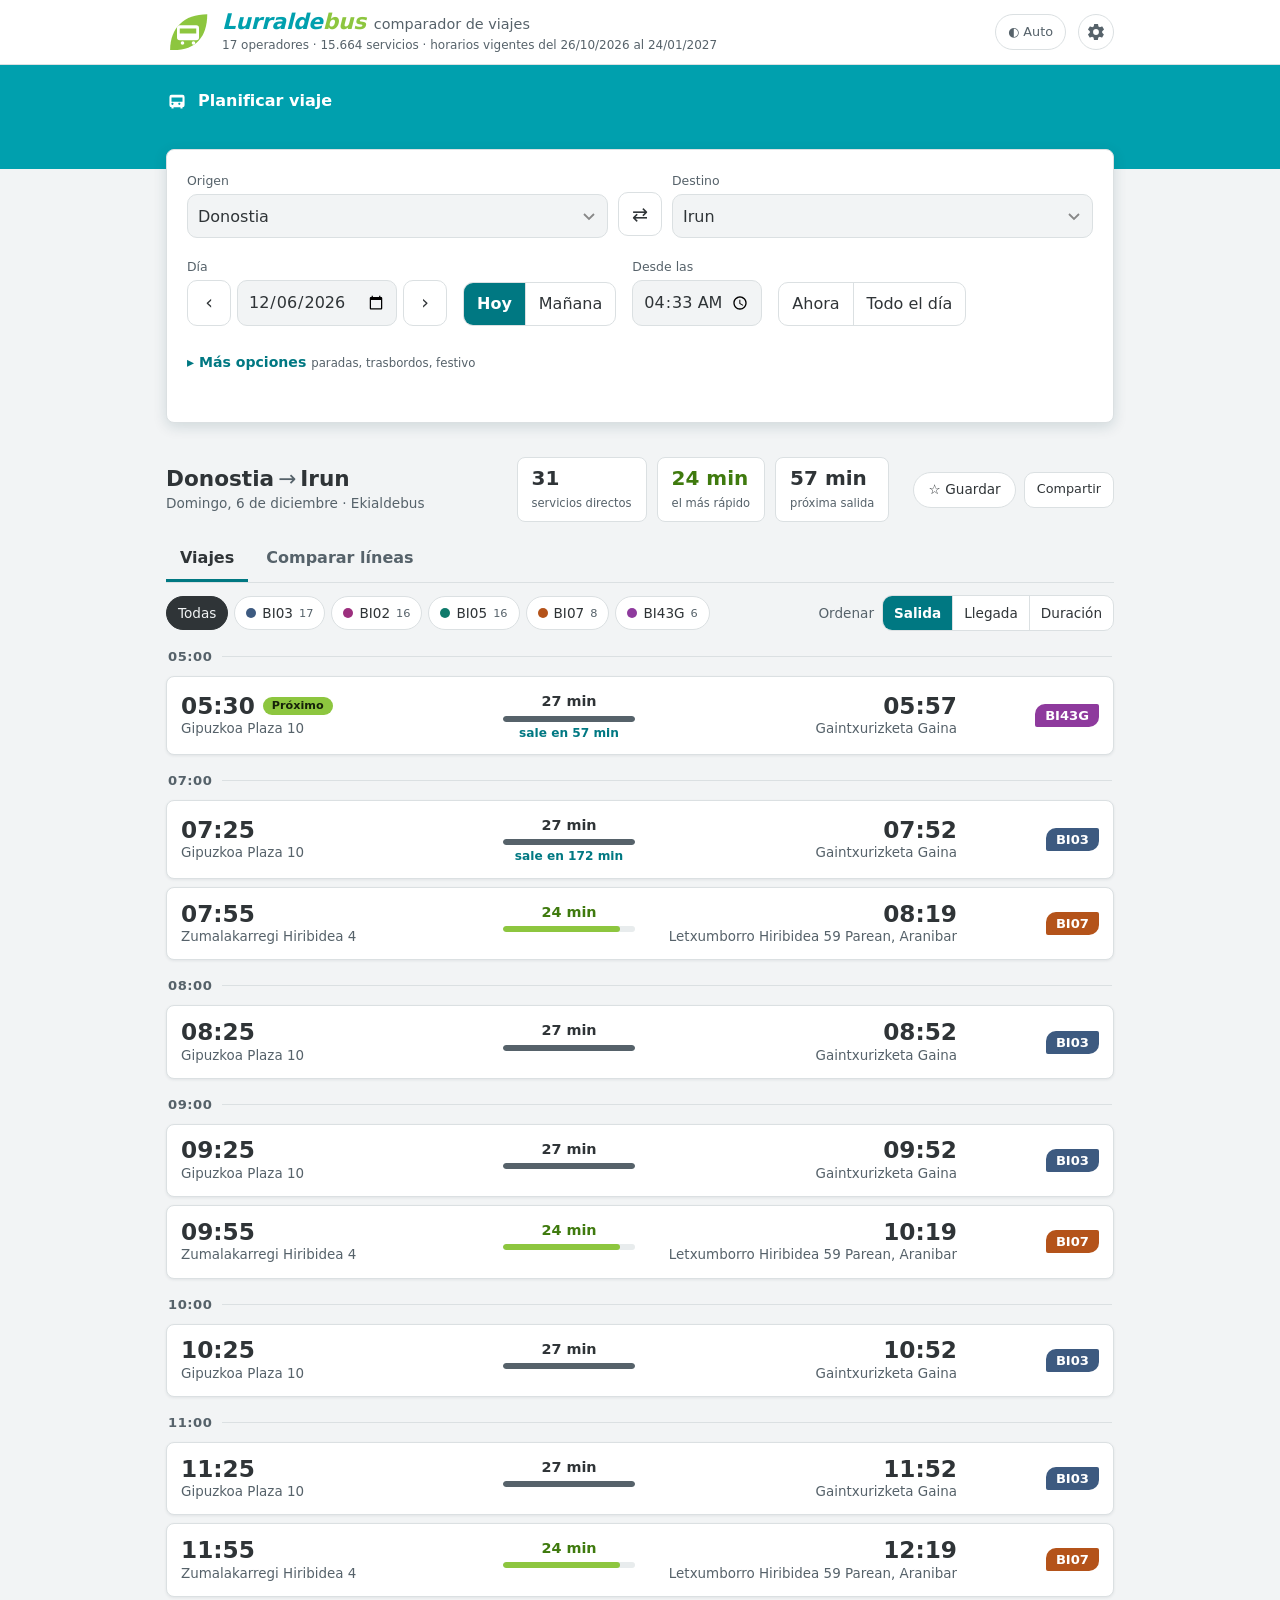
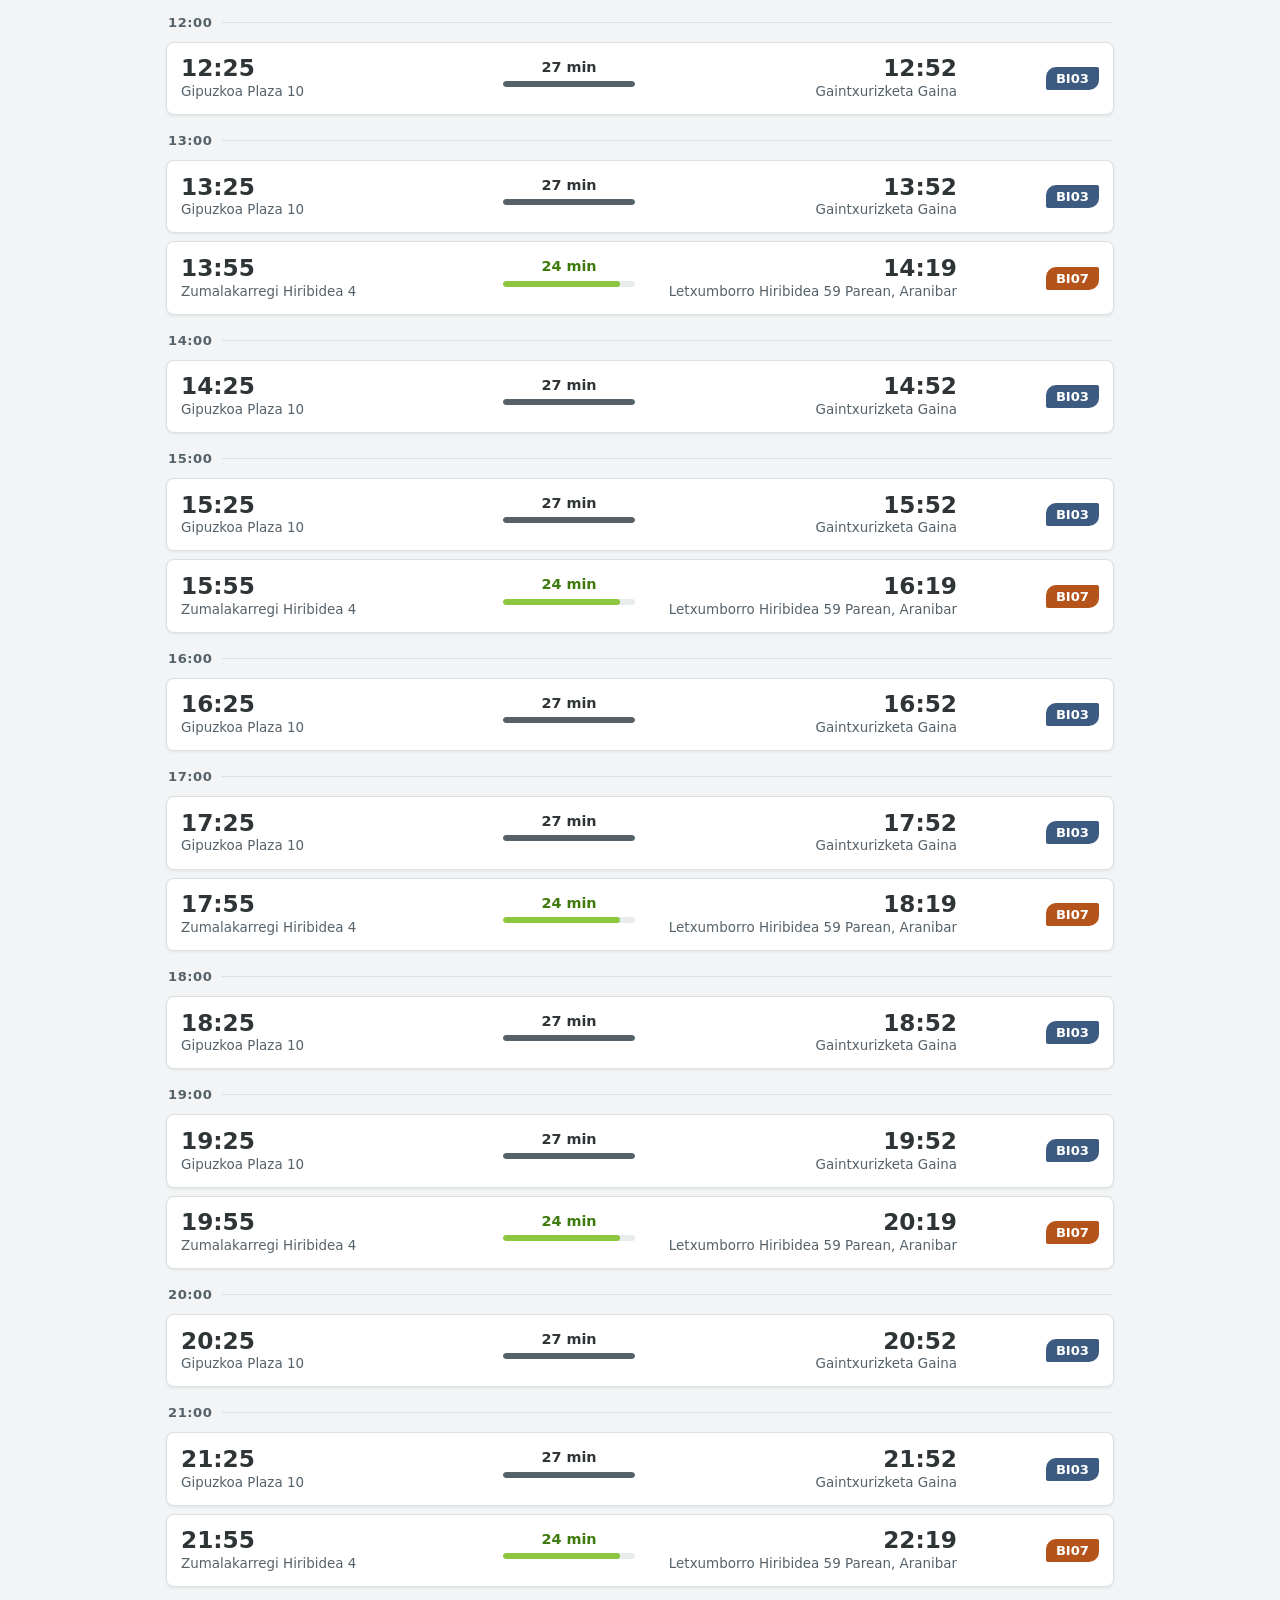
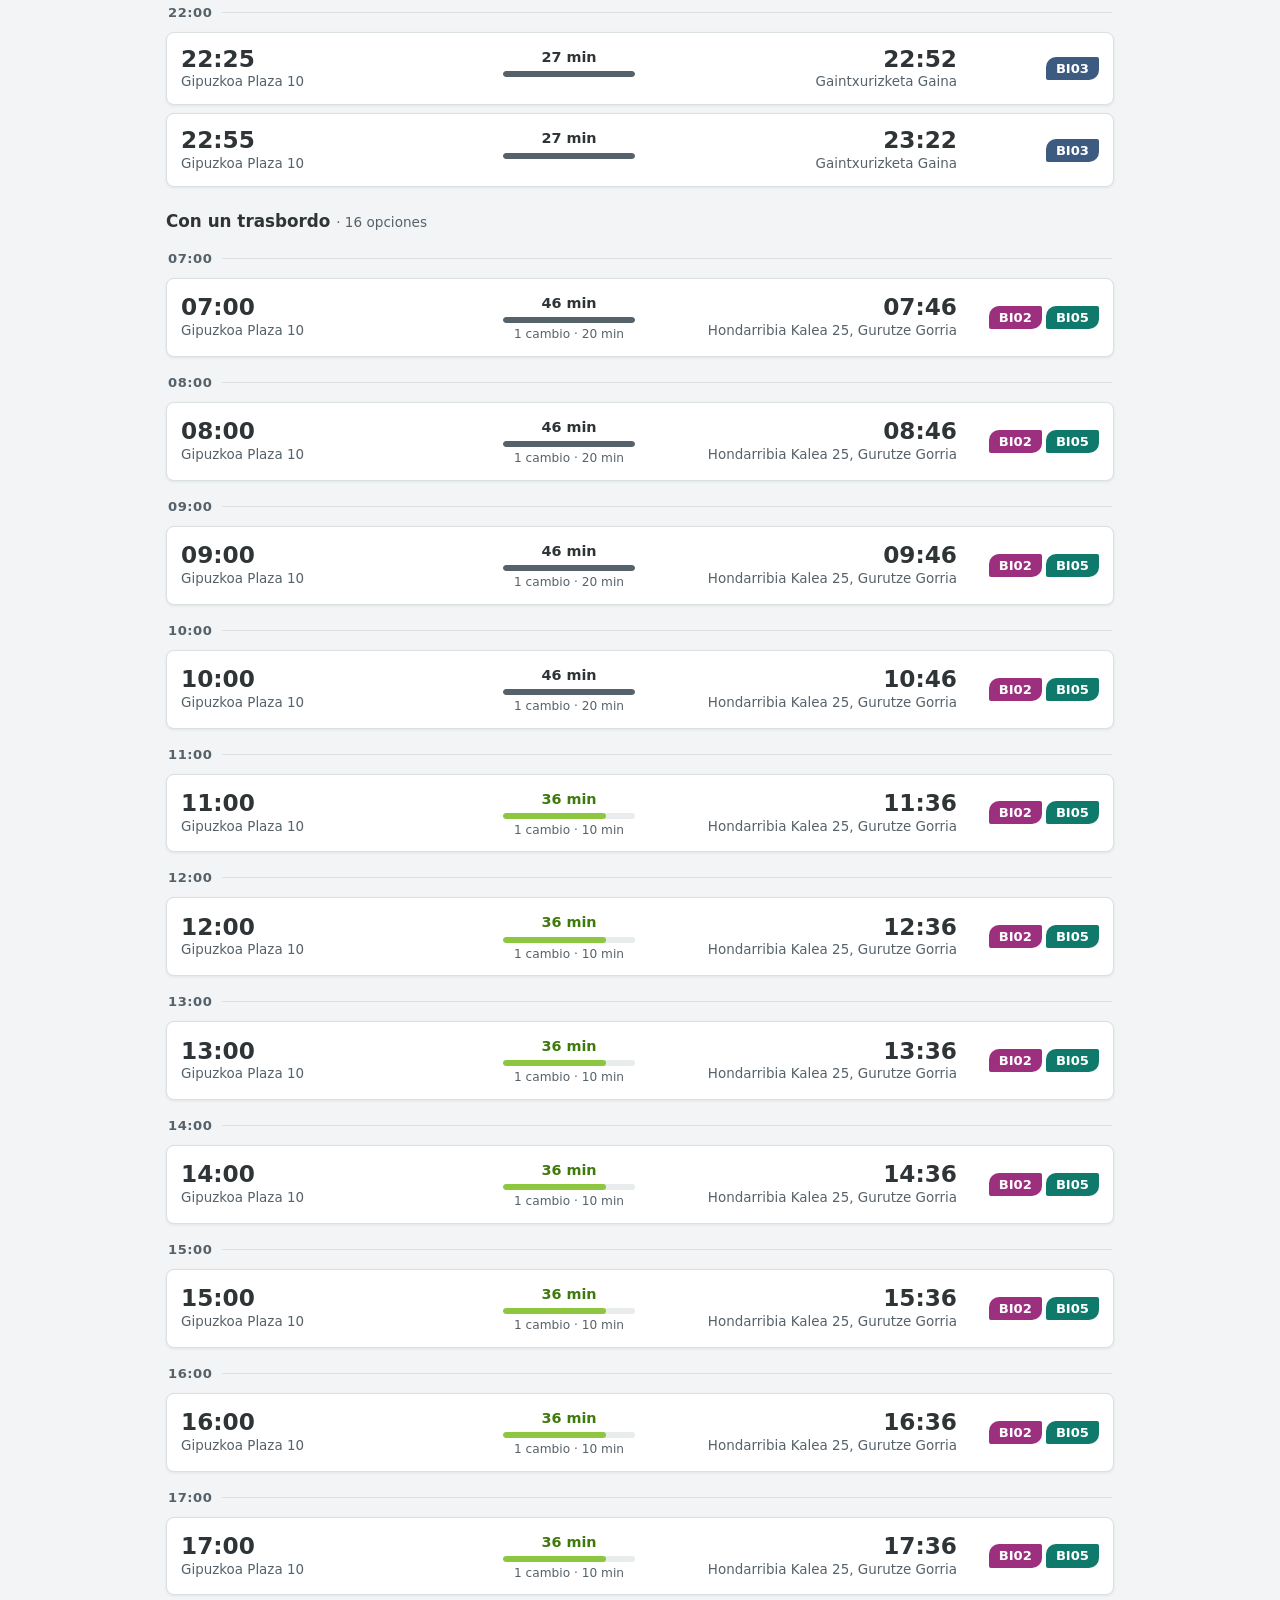
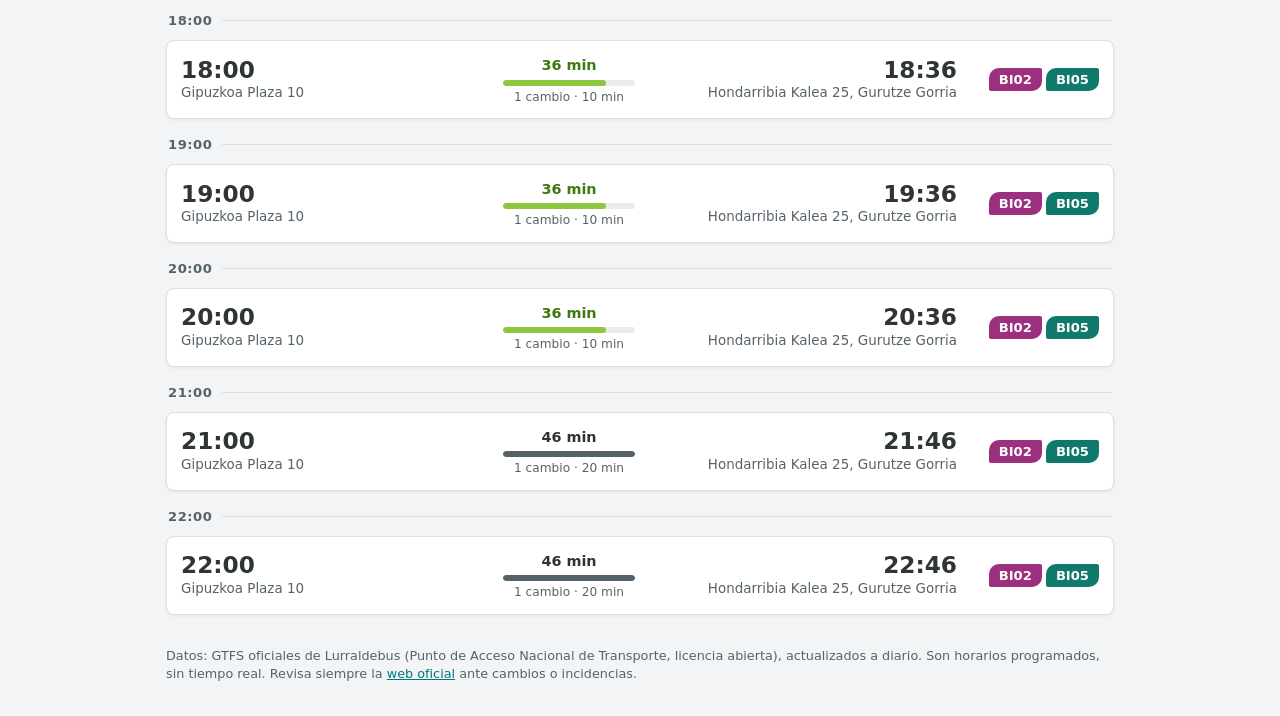
==== web/index.html @ 8a986d2e "Instalar el marcador de Pesa en el móvil Un botón en Ajustes copia el marcador (con texto de respald" ====
<!doctype html>
<html lang="es">
<head>
<meta charset="utf-8">
<meta name="viewport" content="width=device-width, initial-scale=1, viewport-fit=cover">
<title>Lurraldebus · Comparador de viajes</title>
<meta name="description" content="Horarios de Lurraldebus (Gipuzkoa) claros y comparables: todos los autobuses del día entre dos municipios.">
<meta name="theme-color" content="#00a0ae">
<meta name="apple-mobile-web-app-capable" content="yes">
<meta name="mobile-web-app-capable" content="yes">
<meta name="apple-mobile-web-app-title" content="Lurraldebus">
<link rel="manifest" href="manifest.webmanifest">
<link rel="icon" href="data:image/svg+xml,%3Csvg xmlns='http://www.w3.org/2000/svg' viewBox='0 0 32 32'%3E%3Cpath d='M3 29C3 13 13 3 30 3c0 17-9 27-27 26z' fill='%238dc63f'/%3E%3Cpath d='M10 11h12a2 2 0 0 1 2 2v7a2 2 0 0 1-2 2H10a2 2 0 0 1-2-2v-7a2 2 0 0 1 2-2zm0 2.5v3.5h12v-3.5z' fill='%23fff'/%3E%3C/svg%3E">
<link rel="apple-touch-icon" href="icons/icon-192.png">
<link rel="stylesheet" href="style.css?v=dev">
<script src="theme.js?v=dev"></script>
</head>
<body>
<header class="top">
  <div class="top-in">
    <svg class="logo" viewBox="0 0 32 32" aria-hidden="true"><path d="M3 29C3 13 13 3 30 3c0 17-9 27-27 26z" fill="#8dc63f"/><path d="M10 11h12a2 2 0 0 1 2 2v7a2 2 0 0 1-2 2H10a2 2 0 0 1-2-2v-7a2 2 0 0 1 2-2zm0 2.5v3.5h12v-3.5z" fill="#fff"/><circle cx="12" cy="24" r="1.3" fill="#fff"/><circle cx="20" cy="24" r="1.3" fill="#fff"/></svg>
    <div class="brand">
      <h1><span class="l">Lurralde</span><span class="b">bus</span><span class="sub">comparador de viajes</span></h1>
      <p id="validity"></p>
    </div>
    <button type="button" id="theme" class="theme" aria-label="Cambiar tema">◐ Auto</button>
    <button type="button" id="gear" class="gear" aria-label="Ajustes" title="Ajustes" aria-haspopup="dialog">
      <svg viewBox="0 0 24 24" aria-hidden="true"><path d="M19.4 13a7.5 7.5 0 0 0 0-2l2-1.6a.5.5 0 0 0 .1-.6l-1.9-3.3a.5.5 0 0 0-.6-.2l-2.4 1a7.4 7.4 0 0 0-1.7-1l-.4-2.5a.5.5 0 0 0-.5-.4h-3.8a.5.5 0 0 0-.5.4l-.4 2.5a7.4 7.4 0 0 0-1.7 1l-2.4-1a.5.5 0 0 0-.6.2L2.5 8.8a.5.5 0 0 0 .1.6l2 1.6a7.5 7.5 0 0 0 0 2l-2 1.6a.5.5 0 0 0-.1.6l1.9 3.3c.1.2.4.3.6.2l2.4-1c.5.4 1.1.7 1.7 1l.4 2.5c0 .2.2.4.5.4h3.8c.3 0 .5-.2.5-.4l.4-2.5c.6-.3 1.2-.6 1.7-1l2.4 1c.2.1.5 0 .6-.2l1.9-3.3a.5.5 0 0 0-.1-.6zM12 15.5a3.5 3.5 0 1 1 0-7 3.5 3.5 0 0 1 0 7z"/></svg>
    </button>
  </div>
</header>

<dialog id="settings" class="settings" aria-labelledby="settings-title">
  <div class="settings-head">
    <h2 id="settings-title">Ajustes</h2>
    <button type="button" id="settings-close" class="icon" aria-label="Cerrar">✕</button>
  </div>
  <section>
    <h3>Tarjeta MUGI</h3>
    <p class="muted">Tu número se copia al pulsar «Comprar en Avanza» para que lo pegues en el campo de tarjeta de la web de compra. Se guarda solo en este navegador.</p>
    <label for="mugi">Número de la tarjeta
      <input type="text" id="mugi" inputmode="numeric" maxlength="10" autocomplete="off" placeholder="Número impreso en la tarjeta">
    </label>
    <div class="settings-actions">
      <button type="button" id="mugi-clear" hidden>Borrar número</button>
      <button type="button" id="settings-done" class="primary">Listo</button>
    </div>
  </section>
  <section class="settings-sec">
    <h3>Rellenar el viaje en Pesa</h3>
    <p class="muted">La web de compra no admite recibir el viaje, así que se rellena con un marcador. <b>Arrastra este botón a tu barra de marcadores</b> una sola vez. Después de pulsar «Comprar», en la página de Pesa pulsa el marcador y se rellenan origen, destino, fecha y tarjeta.</p>
    <a id="pesa-bm" class="bm" href="#" draggable="true">Rellenar Pesa</a>
    <p id="pesa-bm-hint" class="muted" hidden>Arrástralo a la barra de marcadores (Ctrl+Shift+B la muestra). No se pulsa aquí.</p>
    <details class="bm-mobile">
      <summary>En el móvil</summary>
      <p class="muted">No se puede arrastrar, así que se crea a mano, una sola vez:</p>
      <ol class="muted">
        <li><button type="button" id="pesa-bm-copy" class="link">Copiar el marcador</button></li>
        <li>Guarda cualquier página como marcador (iPhone: Compartir → Añadir marcador; Android: menú ⋮ → ☆).</li>
        <li>Edita ese marcador: nombre «Rellenar Pesa» y, como dirección, pega lo copiado.</li>
        <li><b>En Pesa, iPhone (Safari):</b> abre Marcadores y pulsa «Rellenar Pesa».<br><b>Android (Chrome):</b> escribe «Rellenar Pesa» en la barra de direcciones y elige el marcador de la lista; pulsarlo desde la lista de marcadores no funciona.</li>
      </ol>
      <textarea id="pesa-bm-text" class="bm-text" readonly rows="3" hidden aria-label="Código del marcador"></textarea>
    </details>
  </section>
</dialog>
<div class="band"><div class="band-in"><svg viewBox="0 0 32 32" aria-hidden="true"><path d="M8 7h16a3 3 0 0 1 3 3v12a3 3 0 0 1-3 3v2h-3v-2h-10v2H8v-2a3 3 0 0 1-3-3V10a3 3 0 0 1 3-3zm0 4v6h16v-6zm3 9a1.6 1.6 0 1 0 0 .1zm10 0a1.6 1.6 0 1 0 0 .1z"/></svg>Planificar viaje</div></div>

<main>
  <form id="form" class="panel" autocomplete="off">
    <!-- móvil: barra compacta que sustituye al formulario mientras se miran resultados -->
    <button type="button" id="psum" class="psum" aria-expanded="false" aria-controls="pfull">
      <span class="psum-text"><b id="psum-route"></b><small id="psum-when"></small></span>
      <span class="psum-edit">Cambiar</span>
    </button>

    <div id="pfull" class="pfull">
      <div class="route">
        <label>Origen <select id="o"></select></label>
        <button type="button" id="swap" class="icon" title="Intercambiar origen y destino" aria-label="Intercambiar origen y destino">⇄</button>
        <label>Destino <select id="d"></select></label>
      </div>

      <div class="when">
        <div class="field">
          <span class="lbl">Día</span>
          <div class="daynav">
            <button type="button" id="prev" class="icon" aria-label="Día anterior">‹</button>
            <input type="date" id="date" required aria-label="Día">
            <button type="button" id="next" class="icon" aria-label="Día siguiente">›</button>
          </div>
        </div>
        <div class="field">
          <span class="lbl nolbl">&nbsp;</span>
          <div class="seg" id="dayq">
            <button type="button" data-day="0">Hoy</button>
            <button type="button" data-day="1">Mañana</button>
          </div>
        </div>
        <div class="field">
          <span class="lbl">Desde las</span>
          <input type="time" id="time" aria-label="Hora de salida mínima">
        </div>
        <div class="field">
          <span class="lbl nolbl">&nbsp;</span>
          <div class="seg">
            <button type="button" id="now">Ahora</button>
            <button type="button" id="allday">Todo el día</button>
          </div>
        </div>
      </div>

      <details class="more" id="more">
        <summary>Más opciones <small>paradas, trasbordos, festivo</small></summary>
        <div class="stops-grid">
          <label>Parada de origen <select id="os" class="stop"></select></label>
          <label>Parada de destino <select id="ds" class="stop"></select></label>
        </div>
        <div class="opts">
          <label class="toggle"><input type="checkbox" id="transfers" checked><span>Incluir trasbordos</span></label>
          <label class="toggle"><input type="checkbox" id="holiday"><span>Festivo <small>(horario de domingo)</small></span></label>
        </div>
      </details>

      <div class="recent" id="recent" hidden></div>

      <button type="button" id="pdone" class="done">Ver resultados</button>
    </div>
  </form>

  <nav id="saved" class="saved" aria-label="Viajes guardados" hidden></nav>

  <section id="out" aria-live="polite"><p class="empty">Cargando horarios…</p></section>
</main>

<footer>
  Datos: GTFS oficiales de Lurraldebus (Punto de Acceso Nacional de Transporte, licencia abierta), actualizados a diario.
  Son horarios programados, sin tiempo real. Revisa siempre la <a href="https://lurraldebus.eus" rel="noopener">web oficial</a> ante cambios o incidencias.
</footer>

<script src="search.js?v=dev"></script>
<script src="pesa.js?v=dev"></script>
<script src="app.js?v=dev"></script>
</body>
</html>
---- web/style.css ----
:root {
  --bg: #f2f4f5; --card: #fff; --ink: #2f3437; --muted: #56626a; --line: #dbe0e2;
  --accent: #007882; --accent-ink: #fff; --teal: #00a0ae;
  --good: #3f7a0e; --good-bg: #e9f4d9; --brand: #8dc63f;
  --warn-bg: #fff4d6; --warn: #8a5a00; --chip: #e8eced; --shadow: 0 1px 3px rgba(20, 40, 45, .08);
  --band: #00a0ae; --band-ink: #fff;
  color-scheme: light dark;
}
@media (prefers-color-scheme: dark) {
  :root:not([data-theme=light]) {
    --bg: #0f1719; --card: #172023; --ink: #e6eef0; --muted: #a3b4b8; --line: #26343a;
    --accent: #3cc6d3; --accent-ink: #06262a; --teal: #3cc6d3;
    --good: #a6dc5c; --good-bg: #20301a; --brand: #8dc63f;
    --warn-bg: #3a2f10; --warn: #f0c36a; --chip: #213036; --shadow: none;
    --band: #00525a; --band-ink: #e6f7f9;
  }
}
:root[data-theme=light] { color-scheme: light; }
:root[data-theme=dark] {
  --bg: #0f1719; --card: #172023; --ink: #e6eef0; --muted: #a3b4b8; --line: #26343a;
  --accent: #3cc6d3; --accent-ink: #06262a; --teal: #3cc6d3;
  --good: #a6dc5c; --good-bg: #20301a; --brand: #8dc63f;
  --warn-bg: #3a2f10; --warn: #f0c36a; --chip: #213036; --shadow: none;
  --band: #00525a; --band-ink: #e6f7f9;
  color-scheme: dark;
}
* { box-sizing: border-box; }
html { -webkit-text-size-adjust: 100%; scroll-behavior: smooth; }
body { margin: 0; background: var(--bg); color: var(--ink);
  font: 16px/1.45 system-ui, -apple-system, "Segoe UI", Roboto, sans-serif; -webkit-tap-highlight-color: transparent; }
a { color: var(--accent); }
h2, h3 { margin: 0; }
sup { font-size: .6em; font-weight: 700; color: var(--muted); line-height: 0; vertical-align: top; position: relative; top: .35em; }

/* cabecera */
.top { background: var(--card); border-bottom: 1px solid var(--line); }
.top-in { max-width: 980px; margin: 0 auto; padding: 10px 16px; display: flex; gap: 12px; align-items: center; }
.logo { width: 44px; height: 44px; flex: none; }
h1 { margin: 0; font-size: 1.35rem; line-height: 1.15; letter-spacing: -.01em; font-style: italic; font-weight: 800; }
h1 .l { color: var(--teal); }
h1 .b { color: var(--brand); }
h1 span.sub { font-style: normal; font-weight: 400; color: var(--muted); font-size: .9rem; margin-left: .5rem; letter-spacing: 0; }
.theme { margin-left: auto; min-height: 36px; padding: 4px 12px; font-size: .8rem; border-radius: 999px; white-space: nowrap; color: var(--muted); }
.theme:hover { color: var(--ink); }
#validity { margin: 2px 0 0; font-size: .75rem; color: var(--muted); }
.band { background: var(--band); color: var(--band-ink); height: 104px; }
.band-in { max-width: 980px; margin: 0 auto; padding: 24px 16px 0; display: flex; align-items: center; gap: 10px; font-weight: 600; }
.band-in svg { width: 22px; height: 22px; fill: currentColor; }
main { max-width: 980px; margin: 0 auto; padding: 0 16px 24px; }
footer { max-width: 980px; margin: 0 auto; padding: 0 16px 32px; color: var(--muted); font-size: .8rem; }
.muted { color: var(--muted); font-size: .85rem; }

/* formulario */
.panel { background: var(--card); border: 1px solid var(--line); border-radius: 8px; padding: 22px 20px; box-shadow: 0 4px 14px rgba(0, 60, 70, .14); margin-top: -20px; position: relative; }
label, .lbl { display: flex; flex-direction: column; gap: 4px; font-size: .78rem; color: var(--muted); min-width: 0; }
.lbl { display: block; margin-bottom: 4px; }
select, input[type=date], input[type=time] {
  font: inherit; font-size: 1rem; color: var(--ink); background: var(--bg);
  border: 1px solid var(--line); border-radius: 10px; padding: 9px 10px; width: 100%; min-height: 44px;
}
select:focus-visible, input:focus-visible, button:focus-visible { outline: 2px solid var(--accent); outline-offset: 1px; }
.combo { position: relative; }
.combo select { display: none; }
.combo-in { font: inherit; font-size: 1rem; color: var(--ink); background: var(--bg) url("data:image/svg+xml,%3Csvg xmlns='http://www.w3.org/2000/svg' width='16' height='16' viewBox='0 0 16 16'%3E%3Cpath d='M3 6l5 5 5-5' fill='none' stroke='%23888' stroke-width='1.8'/%3E%3C/svg%3E") no-repeat right 10px center;
  border: 1px solid var(--line); border-radius: 10px; padding: 9px 32px 9px 10px; width: 100%; min-height: 44px; }
.combo-list { position: absolute; z-index: 20; left: 0; right: 0; top: calc(100% + 4px); margin: 0; padding: 4px; list-style: none;
  max-height: 280px; overflow-y: auto; background: var(--card); border: 1px solid var(--line); border-radius: 12px; box-shadow: 0 8px 24px rgba(16, 24, 40, .18); }
.combo-list li { padding: 8px 10px; border-radius: 8px; cursor: pointer; font-size: .95rem; color: var(--ink); }
.combo-list li.active { background: var(--accent); color: var(--accent-ink); }
.combo-list li[aria-selected=true]:not(.active) { font-weight: 700; }
.combo-list li.none { color: var(--muted); cursor: default; }
.more { margin-top: 18px; }
.more > summary { cursor: pointer; font-size: .88rem; font-weight: 600; color: var(--accent); padding: 8px 0; list-style: none; }
.more > summary::-webkit-details-marker { display: none; }
.more > summary::before { content: "▸ "; }
.more[open] > summary::before { content: "▾ "; }
.more > summary small { color: var(--muted); font-weight: 400; }
.more .opts { margin-top: 14px; }
.gear { min-height: 36px; width: 36px; padding: 0; border-radius: 999px; display: grid; place-items: center; flex: none; color: var(--muted); }
.gear:hover { color: var(--ink); }
.gear svg { width: 20px; height: 20px; fill: currentColor; }
.settings { width: min(440px, calc(100vw - 28px)); max-height: calc(100dvh - 28px); overflow-y: auto; margin: auto; padding: 20px;
  background: var(--card); color: var(--ink); border: 1px solid var(--line); border-radius: 14px; box-shadow: 0 16px 48px rgba(0, 20, 30, .35); }
.settings::backdrop { background: rgba(8, 20, 24, .55); }
.settings-head { display: flex; align-items: center; justify-content: space-between; margin-bottom: 14px; }
.settings h2 { margin: 0; font-size: 1.2rem; }
.settings h3 { margin: 0 0 6px; font-size: 1rem; }
.settings p { margin: 0 0 14px; }
.settings .icon { min-height: 36px; width: 36px; padding: 0; border-radius: 999px; }
.settings-actions { display: flex; justify-content: flex-end; gap: 8px; margin-top: 18px; }
.settings .primary { background: var(--accent); color: var(--accent-ink); border-color: var(--accent); font-weight: 700; }
.settings-sec { margin-top: 22px; padding-top: 18px; border-top: 1px solid var(--line); }
.bm { display: inline-block; padding: 9px 16px; border: 1px dashed var(--accent); border-radius: 10px; color: var(--accent); font-weight: 700; text-decoration: none; cursor: grab; }
.bm-mobile { margin-top: 14px; font-size: .88rem; }
.bm-mobile > summary { cursor: pointer; color: var(--accent); font-weight: 600; }
.bm-mobile ol { padding-left: 20px; margin: 8px 0 0; }
.bm-mobile li { margin-bottom: 8px; }
.bm-text { width: 100%; font: .72rem monospace; margin-top: 8px; color: var(--ink); background: var(--bg); border: 1px solid var(--line); border-radius: 8px; }
button.link { all: unset; cursor: pointer; color: var(--accent); text-decoration: underline; font-weight: 600; }
button.link:focus-visible { outline: 2px solid var(--accent); outline-offset: 2px; }
.buy { margin-top: 14px; padding-top: 12px; border-top: 1px solid var(--line); }
.buy button[data-buy] { background: var(--accent); color: var(--accent-ink); border-color: var(--accent); font-weight: 700; }
.buy .buy-pick { margin: 10px 0 0; font-size: .85rem; }
.buy .buy-note { margin: 8px 0 0; }
.stops-grid { display: grid; grid-template-columns: 1fr 1fr; gap: 10px; margin-top: 6px; }
select.stop { font-size: .92rem; }
/* barra compacta (solo móvil) y botón "Ver resultados" */
.psum { display: none; width: 100%; min-height: 58px; padding: 8px 14px; border: 0; border-radius: 8px; background: transparent; text-align: left; align-items: center; gap: 12px; }
.psum-text { flex: 1; min-width: 0; display: flex; flex-direction: column; }
.psum-text b { font-size: 1.05rem; white-space: nowrap; overflow: hidden; text-overflow: ellipsis; }
.psum-text small { color: var(--muted); font-size: .85rem; }
.psum-edit { color: var(--accent); font-weight: 700; font-size: .9rem; }
.done { display: none; width: 100%; margin-top: 14px; background: var(--accent); color: var(--accent-ink); border-color: var(--accent); font-weight: 700; }
.recent { display: flex; flex-wrap: wrap; gap: 8px; align-items: center; margin-top: 20px; font-size: .82rem; color: var(--muted); }
.rchip { min-height: 34px; padding: 3px 12px; border-radius: 999px; font-size: .85rem; }
button { font: inherit; cursor: pointer; border: 1px solid var(--line); background: var(--card);
  color: var(--ink); border-radius: 10px; padding: 8px 12px; min-height: 44px; }
button:hover { border-color: var(--accent); }
button.icon { padding: 6px 12px; font-size: 1.2rem; line-height: 1; min-width: 44px; }
.route { display: grid; grid-template-columns: 1fr auto 1fr; gap: 10px; align-items: start; }
.route > button { margin-top: 20px; }
.when { display: flex; flex-wrap: wrap; gap: 14px 16px; align-items: flex-end; margin-top: 20px; }
.daynav { display: flex; gap: 6px; }
.daynav input { width: 160px; }
.field input[type=time] { width: 130px; }
.seg { display: inline-flex; border: 1px solid var(--line); border-radius: 10px; overflow: hidden; background: var(--card); }
.seg button { border: 0; border-radius: 0; min-height: 42px; padding: 6px 13px; background: transparent; white-space: nowrap; }
.seg button + button { border-left: 1px solid var(--line); }
.seg button[aria-pressed=true] { background: var(--accent); color: var(--accent-ink); font-weight: 600; }
.opts { display: flex; flex-wrap: wrap; gap: 8px; margin-top: 20px; }
.toggle { flex-direction: row; cursor: pointer; }
.toggle input { position: absolute; opacity: 0; pointer-events: none; }
.toggle span { padding: 6px 13px; border: 1px solid var(--line); border-radius: 999px; font-size: .85rem; color: var(--ink); background: var(--bg); }
.toggle span::before { content: "○ "; color: var(--muted); }
.toggle input:checked + span { background: var(--accent); border-color: var(--accent); color: var(--accent-ink); }
.toggle input:checked + span::before { content: "✓ "; color: inherit; }
.toggle input:focus-visible + span { outline: 2px solid var(--accent); outline-offset: 2px; }
.toggle small { opacity: .75; }

/* resumen */
.summary { display: flex; flex-wrap: wrap; gap: 12px 24px; align-items: center; margin: 20px 0 4px; }
.summary .title { flex: 1 1 260px; min-width: 0; }
.summary h2 { font-size: 1.35rem; line-height: 1.2; overflow-wrap: anywhere; }
.summary h2 .arr { color: var(--muted); font-weight: 400; margin: 0 .25rem; }
.kpis { display: flex; gap: 10px; flex-wrap: wrap; }
.kpi { background: var(--card); border: 1px solid var(--line); border-radius: 8px; padding: 8px 14px; min-width: 96px; }
.kpi b { display: block; white-space: nowrap; font-size: 1.25rem; line-height: 1.2; font-variant-numeric: tabular-nums; }
.kpi span { font-size: .72rem; color: var(--muted); }
.kpi.good b { color: var(--good); }
.copy { min-height: 36px; font-size: .8rem; padding: 4px 12px; }
.brief, .copy .ic { display: none; }
.star .ic { margin-right: .35em; }
.when-line { margin: 2px 0 0; }
.actions { display: flex; gap: 8px; align-items: center; }
.star { min-height: 36px; font-size: .85rem; padding: 4px 14px; border-radius: 999px; white-space: nowrap; }
.star[aria-pressed=true] { background: var(--brand); border-color: var(--brand); color: #16210a; font-weight: 700; }
.saved { display: flex; flex-wrap: wrap; gap: 6px; margin: 14px 0 0; }
.schip { flex: none; min-height: 38px; padding: 4px 14px; border-radius: 999px; font-size: .9rem; display: inline-flex; gap: 6px; align-items: center; }
.schip .st { color: #d49a00; }
.schip small { color: var(--muted); }
.schip[aria-pressed=true] { background: var(--ink); color: var(--bg); border-color: var(--ink); }
.schip[aria-pressed=true] small { color: inherit; opacity: .75; }

/* pestañas y barras */
.tabs { display: flex; gap: 4px; border-bottom: 1px solid var(--line); margin: 14px 0 12px; }
.tabs button { border: 0; border-bottom: 3px solid transparent; border-radius: 0; background: none; padding: 10px 14px; color: var(--muted); font-weight: 600; }
.tabs button[aria-selected=true] { color: var(--ink); border-bottom-color: var(--accent); }
.toolbar { display: flex; flex-wrap: wrap; gap: 10px; align-items: center; justify-content: space-between; margin-bottom: 8px; }
.chips { display: flex; flex-wrap: wrap; gap: 6px; }
.lchip { min-height: 34px; padding: 3px 11px; border-radius: 999px; font-size: .85rem; display: inline-flex; align-items: center; gap: 6px; }
.lchip i { width: 10px; height: 10px; border-radius: 50%; display: inline-block; }
.lchip small { color: var(--muted); }
.lchip[aria-pressed=true] { background: var(--ink); color: var(--bg); border-color: var(--ink); }
.lchip[aria-pressed=true] small { color: inherit; opacity: .7; }
.sort { display: flex; align-items: center; gap: 8px; }
.sort .seg button { min-height: 34px; font-size: .85rem; padding: 4px 11px; }
.notice { background: var(--warn-bg); color: var(--warn); padding: 10px 14px; border-radius: 12px; font-size: .9rem; margin: 10px 0; }
.empty { padding: 36px 12px; text-align: center; color: var(--muted); }
.hour { margin: 10px 0 4px; padding: 6px 2px; font-size: .82rem; font-weight: 700; color: var(--muted); letter-spacing: .04em; display: flex; align-items: center; gap: 10px;
  position: sticky; top: 0; z-index: 5; background: var(--bg); }
.hour::after { content: ""; flex: 1; height: 1px; background: var(--line); }
.section { margin: 22px 0 8px; font-size: 1.05rem; }
.section small { color: var(--muted); font-weight: 400; font-size: .85rem; }

/* tarjetas de viaje */
.trip { background: var(--card); border: 1px solid var(--line); border-radius: 8px; margin-bottom: 8px; box-shadow: var(--shadow); }
.trip[open] { border-color: var(--muted); }
.trip > summary { list-style: none; cursor: pointer; padding: 12px 14px; display: grid; align-items: center; gap: 6px 14px;
  grid-template-columns: minmax(0, 1fr) 132px minmax(0, 1fr) 128px; }
.trip > summary::-webkit-details-marker { display: none; }
.trip > summary:hover { background: color-mix(in srgb, var(--chip) 45%, transparent); border-radius: 8px; }
.end { min-width: 0; }
.clkrow { display: flex; align-items: center; gap: 8px; }
.end.r { text-align: right; }
.clk { display: block; font-size: 1.45rem; line-height: 1.15; font-weight: 700; font-variant-numeric: tabular-nums; white-space: nowrap; }
.end small { display: block; color: var(--muted); font-size: .84rem; white-space: nowrap; overflow: hidden; text-overflow: ellipsis; }
.mid { text-align: center; min-width: 0; }
.dur { font-weight: 700; font-size: .9rem; font-variant-numeric: tabular-nums; }
.track { display: block; height: 6px; background: var(--chip); border-radius: 3px; margin: 3px 0; overflow: hidden; }
.track i { display: block; height: 100%; background: var(--muted); border-radius: 3px; }
.trip.fastest .track i { background: var(--brand); }
.trip.fastest .dur { color: var(--good); }
.mid small { display: block; font-size: .76rem; color: var(--muted); min-height: 1em; }
.mid small.soon { color: var(--accent); font-weight: 700; }
.who { display: flex; flex-direction: column; align-items: flex-end; gap: 3px; font-size: .8rem; color: var(--muted); text-align: right; min-width: 0; overflow-wrap: anywhere; }
.who .lines { display: flex; gap: 4px; flex-wrap: wrap; justify-content: flex-end; }
.badge { display: inline-block; padding: 2px 10px; border-radius: 10px 2px 10px 2px; color: #fff; font-weight: 700; font-size: .82rem; }
.tag { padding: 1px 9px; border-radius: 999px; font-size: .7rem; font-weight: 700; background: var(--chip); color: var(--ink); }
.tag.next { background: var(--brand); color: #16210a; white-space: nowrap; }
.tag.next.m { display: none; }
.detail { padding: 4px 16px 14px; border-top: 1px solid var(--line); font-size: .88rem; }
.detail h3 { margin: 12px 0 6px; font-size: .88rem; display: flex; gap: 6px 8px; align-items: center; flex-wrap: wrap; }
.detail h3 span { min-width: 0; overflow-wrap: anywhere; }
.detail ol { margin: 0; padding: 0 0 0 4px; list-style: none; border-left: 2px solid var(--line); margin-left: 4px; }
.detail li { display: grid; grid-template-columns: 3.4rem minmax(0, 1fr); gap: 8px; padding: 2px 0 2px 10px; position: relative; }
.detail li span { overflow-wrap: anywhere; }
.detail li::before { content: ""; position: absolute; left: -6px; top: .75em; width: 8px; height: 8px; border-radius: 50%; background: var(--line); }
.detail li.end-stop { font-weight: 650; }
.detail li.end-stop::before { background: var(--accent); }
.detail li time { font-variant-numeric: tabular-nums; color: var(--muted); }
.detail li.end-stop time { color: var(--ink); }
.transfer-note { margin: 12px 0 0; padding: 6px 10px; background: var(--warn-bg); color: var(--warn); border-radius: 8px; }

/* entrada suave (se desactiva en refrescos automáticos y con "reducir movimiento") */
@keyframes rise { from { opacity: 0; transform: translateY(8px); } to { opacity: 1; transform: none; } }
#out.anim .trip { animation: rise .3s ease backwards; animation-delay: calc(var(--i, 0) * 22ms); }
#out.anim .summary, #out.anim .card { animation: rise .3s ease backwards; }
.trip[open] > .detail { animation: rise .2s ease backwards; }
.trip > summary:active { background: var(--chip); border-radius: 8px; }
@media (prefers-reduced-motion: reduce) {
  html { scroll-behavior: auto; }
  #out.anim .trip, #out.anim .summary, #out.anim .card, .trip[open] > .detail { animation: none; }
}

/* comparar */
.card { background: var(--card); border: 1px solid var(--line); border-radius: 8px; padding: 14px; margin-bottom: 14px; box-shadow: var(--shadow); }
.card h3 { font-size: .95rem; margin-bottom: 10px; }
.tl-axis, .tl-row { display: grid; grid-template-columns: 96px 1fr; gap: 10px; align-items: center; }
.tl-axis { margin-bottom: 4px; }
.tl-scale { position: relative; height: 1.1em; font-size: .7rem; color: var(--muted); }
.tl-scale span { position: absolute; transform: translateX(-50%); font-variant-numeric: tabular-nums; }
.tl-row { margin: 3px 0; cursor: pointer; border-radius: 8px; }
.tl-row:hover, .tl-row.on { background: var(--chip); }
.tl-name { display: flex; flex-direction: column; gap: 1px; align-items: flex-start; font-size: .7rem; color: var(--muted); padding: 2px 0 2px 4px; }
.tl-track { position: relative; height: 26px; border-radius: 6px; background-color: var(--bg);
  background-image: repeating-linear-gradient(to right, var(--line) 0 1px, transparent 1px calc(100% / var(--steps))); }
.tl-track i { position: absolute; top: 4px; bottom: 4px; width: 3px; margin-left: -1.5px; border-radius: 2px; }
.table-wrap { overflow-x: auto; }
.compare { width: 100%; border-collapse: collapse; font-size: .9rem; }
.compare th, .compare td { padding: 8px 10px; text-align: right; border-bottom: 1px solid var(--line); white-space: nowrap; }
.compare th { font-weight: 600; color: var(--muted); font-size: .72rem; text-transform: uppercase; letter-spacing: .03em; }
.compare th:first-child, .compare td:first-child, .compare th:nth-child(2), .compare td:nth-child(2) { text-align: left; }
.compare tr:last-child td { border-bottom: 0; }
.compare tbody tr { cursor: pointer; }
.compare tbody tr:hover { background: var(--chip); }
.compare .best { color: var(--good); font-weight: 700; }

@media (max-width: 700px) {
  html { font-size: 17px; }
  main { padding: 0 14px 28px; }
  .top-in { padding: 10px 14px; }
  .logo { width: 38px; height: 38px; }
  h1 { font-size: 1.2rem; }
  h1 span.sub { display: block; margin: 0; }
  #validity { display: none; }
  .band { display: none; }
  .panel { padding: 18px 16px; margin-top: 12px; }
  .panel.collapsed { position: sticky; top: 8px; z-index: 30; padding: 0; }
  .panel.collapsed .pfull { display: none; }
  .panel.collapsed .psum { display: flex; }
  .panel:not(.collapsed) .done { display: block; }
  .route { grid-template-columns: 1fr; gap: 10px; }
  .route > button { margin: 0; justify-self: center; transform: rotate(90deg); }
  .stops-grid { grid-template-columns: 1fr; }
  /* día (con su acceso rápido) y hora: dos bloques con aire entre ellos */
  .when { display: grid; grid-template-columns: 1fr 1.4fr; gap: 10px 12px; margin-top: 22px; align-items: end; }
  .when .field:nth-child(1), .when .field:nth-child(2) { grid-column: 1 / -1; }
  .when .field:nth-child(3) { margin-top: 12px; }
  .when .field:nth-child(4) { margin-top: 12px; }
  .nolbl { display: none; }
  .daynav input { width: 100%; flex: 1; min-width: 0; }
  .field input[type=time], .field .seg { width: 100%; }
  .field .seg button { flex: 1; padding: 6px 8px; }
  .when .field:nth-child(4) .seg button { font-size: .9rem; }
  .more { margin-top: 20px; border-top: 1px solid var(--line); }
  .more > summary { padding: 14px 0 6px; }
  .more .stops-grid { margin-top: 10px; }
  .more .opts { margin-top: 16px; }
  .recent { margin-top: 22px; }
  .done { margin-top: 22px; }

  /* tiras con scroll horizontal: se desvanecen al borde para indicar que hay más */
  .saved, .chips { flex-wrap: nowrap; overflow-x: auto; margin-left: -14px; margin-right: -14px; padding: 2px 14px 6px; scrollbar-width: none;
    -webkit-mask-image: linear-gradient(to right, #000 calc(100% - 32px), transparent); mask-image: linear-gradient(to right, #000 calc(100% - 32px), transparent); }
  .saved::-webkit-scrollbar, .chips::-webkit-scrollbar { display: none; }
  .saved { margin-top: 16px; }
  .lchip { flex: none; min-height: 38px; }

  /* resumen: una sola línea de contexto + acciones como iconos, y una frase con lo importante (sin cajas de KPI) */
  .summary { display: grid; grid-template-columns: minmax(0, 1fr) auto; gap: 10px 12px; align-items: center; margin-top: 20px; }
  .summary .title { grid-column: 1; }
  .summary h2 { display: none; }
  .when-line { margin: 0; font-size: 1rem; font-weight: 600; color: var(--ink); line-height: 1.3; }
  .kpis { display: none; }
  .actions { grid-column: 2; grid-row: 1; width: auto; gap: 8px; }
  .actions .star, .actions .copy { min-height: 44px; min-width: 44px; padding: 4px 12px; font-size: 1.15rem; border-radius: 12px; }
  .actions .t, .star .t { display: none; }
  .star .ic { margin: 0; }
  .copy .ic { display: inline; }
  .copy.flash .t { display: inline; font-size: .85rem; }
  .copy.flash .ic { display: none; }
  .brief { display: block; grid-column: 1 / -1; margin: 0; padding: 10px 12px; background: var(--card); border: 1px solid var(--line); border-radius: 10px; font-size: .92rem; color: var(--muted); line-height: 1.4; }
  .brief .soon { color: var(--accent); }
  .tabs { margin: 24px 0 18px; }
  .tabs button { flex: 1; padding: 12px 6px; }
  .toolbar { display: grid; grid-template-columns: minmax(0, 1fr); gap: 14px; margin-bottom: 8px; }
  .sort { width: 100%; }
  .sort .seg { flex: 1; }
  .sort .seg button { flex: 1; min-height: 40px; }

  /* tarjeta de viaje: fila 1 = líneas + "Próximo" + operador; fila 2 = horas; sin nada que se pise */
  .trip { margin-bottom: 14px; }
  .trip > summary { grid-template-columns: minmax(0, 1fr) 84px minmax(0, 1fr); gap: 14px 8px; padding: 16px 14px; }
  .who { order: -1; grid-column: 1 / -1; flex-direction: row; justify-content: space-between; align-items: center; text-align: left; gap: 8px; }
  .who .lines { flex: none; justify-content: flex-start; align-items: center; flex-wrap: wrap; gap: 6px; }
  .who .op { flex: 1; min-width: 0; text-align: right; font-size: .8rem; line-height: 1.2; }
  .tag.next.d { display: none; }
  .tag.next.m { display: inline-block; }
  .clk { font-size: 1.5rem; }
  .mid small { white-space: nowrap; }
  .end small { white-space: normal; display: -webkit-box; -webkit-line-clamp: 2; -webkit-box-orient: vertical; overflow: hidden; overflow-wrap: anywhere; }
  .hour { top: 78px; margin: 22px 0 10px; padding: 8px 2px; }
  .section { margin: 32px 0 12px; }
  .detail { padding: 6px 14px 18px; }
  .detail li { padding: 4px 0 4px 10px; }
  footer { padding-top: 12px; }

  /* comparar */
  .card { padding: 14px 12px; margin-bottom: 16px; }
  .tl-axis, .tl-row { grid-template-columns: 70px 1fr; }
  .compare { font-size: .85rem; }
  .compare th, .compare td { padding: 8px 4px; }
  .compare th { font-size: .62rem; letter-spacing: 0; }
  .compare th:nth-child(2), .compare td:nth-child(2),   /* operador */
  .compare th:nth-child(6), .compare td:nth-child(6),   /* cada */
  .compare th:nth-child(7), .compare td:nth-child(7),   /* mín */
  .compare th:nth-child(9), .compare td:nth-child(9) { display: none; }  /* máx */
  .compare .badge { font-size: .78rem; padding: 2px 9px; }
}
@media (max-width: 360px) {
  main { padding: 0 12px 24px; }
  .kpi b { font-size: 1.05rem; }
  .kpi span { font-size: .68rem; }
  .kpi { padding: 8px; }
  .tabs button { font-size: .88rem; padding: 12px 2px; }
  .clk { font-size: 1.35rem; }
  .trip > summary { grid-template-columns: minmax(0, 1fr) 70px minmax(0, 1fr); padding: 14px 12px; }
  .dur { font-size: .8rem; }
  .saved, .chips { margin-left: -12px; margin-right: -12px; padding-left: 12px; padding-right: 12px; }
}
@media (max-width: 340px) {
  .compare { font-size: .76rem; }
  .compare th, .compare td { padding: 8px 3px; }
  .compare th { font-size: .56rem; }
  .compare .badge { font-size: .72rem; padding: 2px 7px; }
}
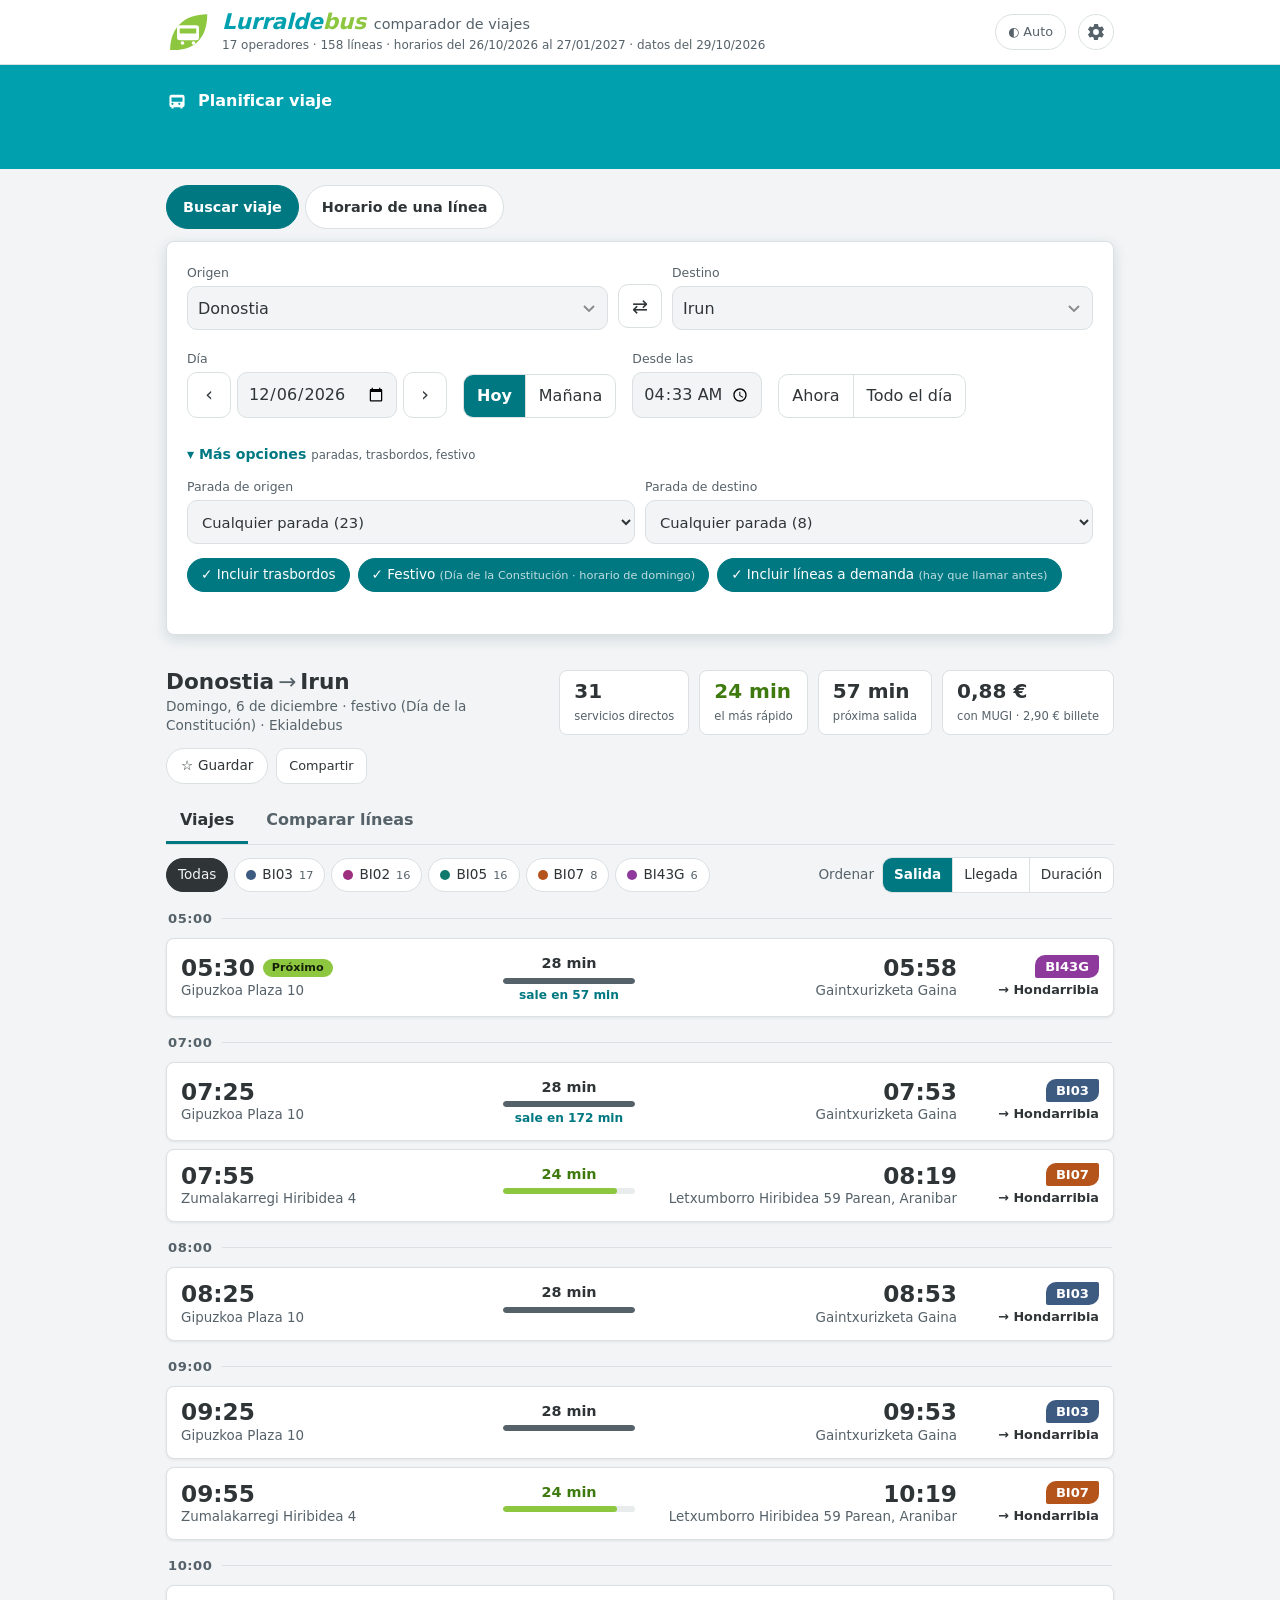
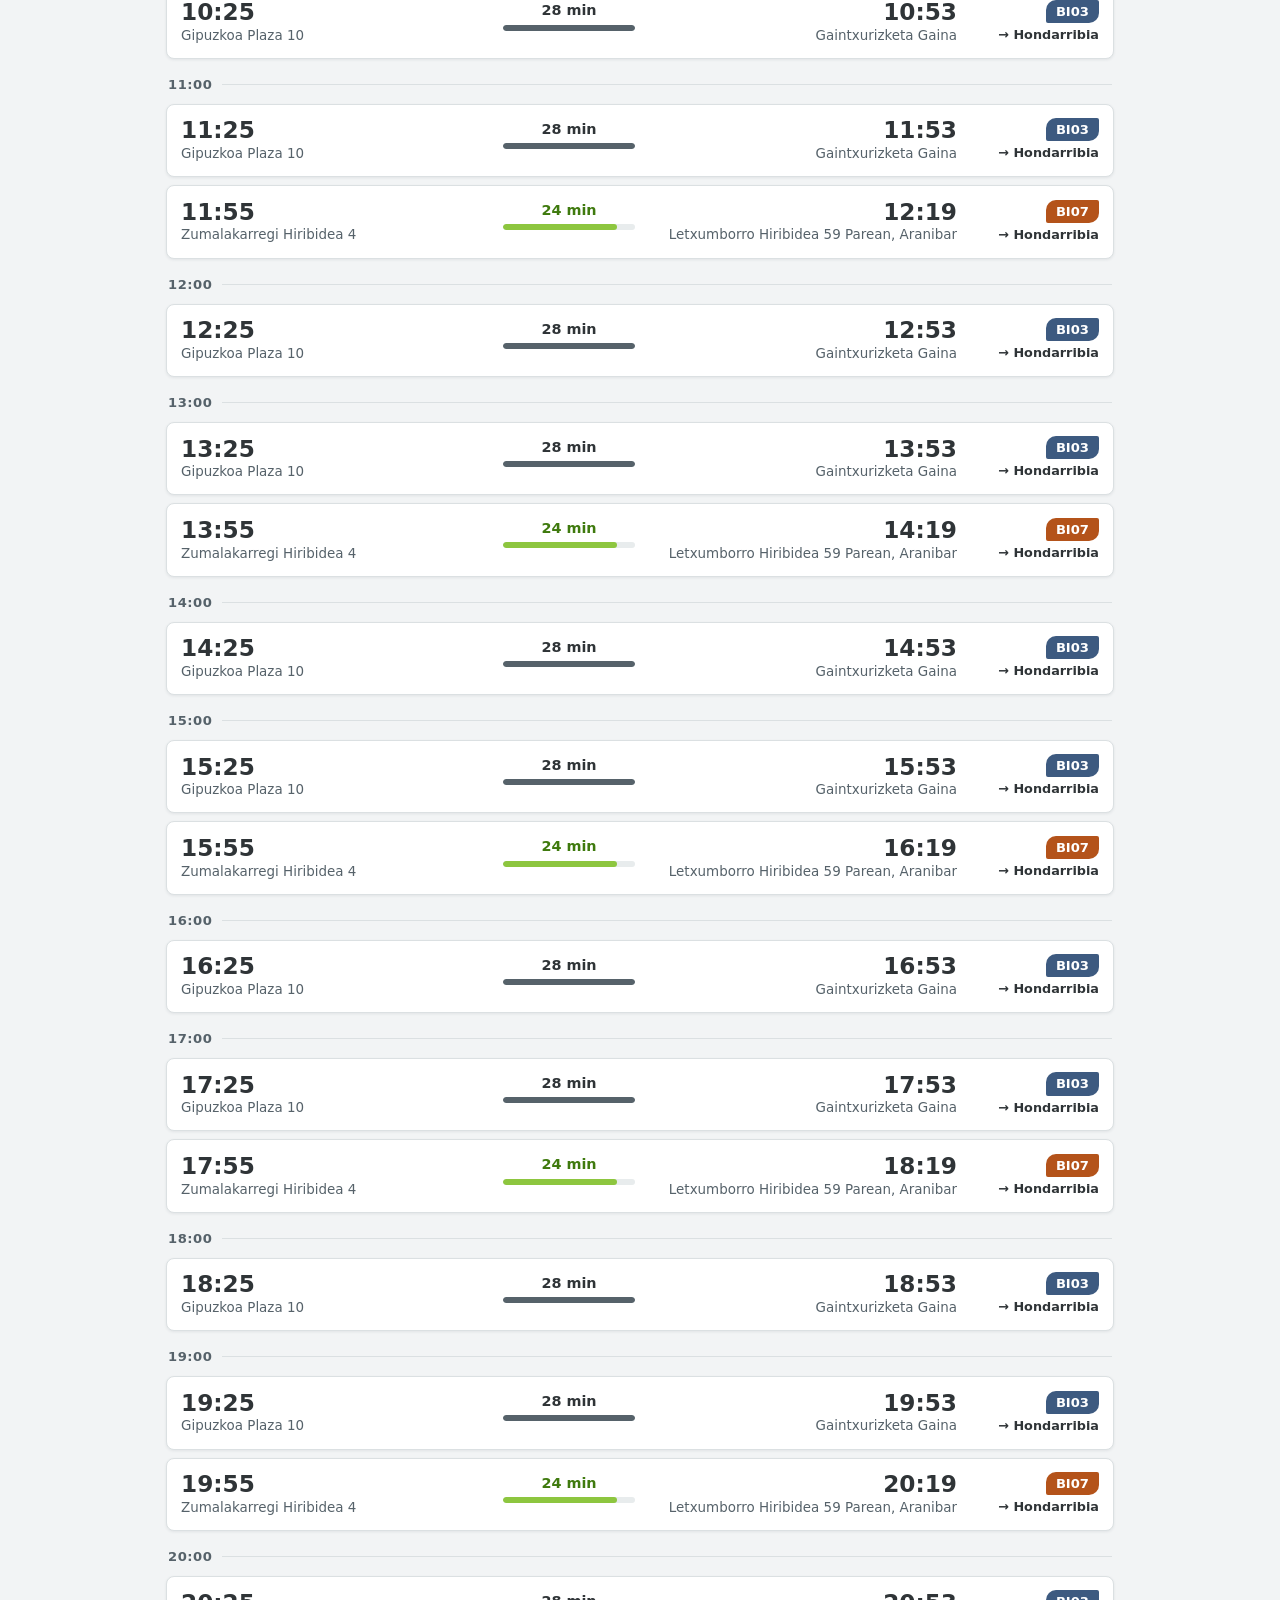
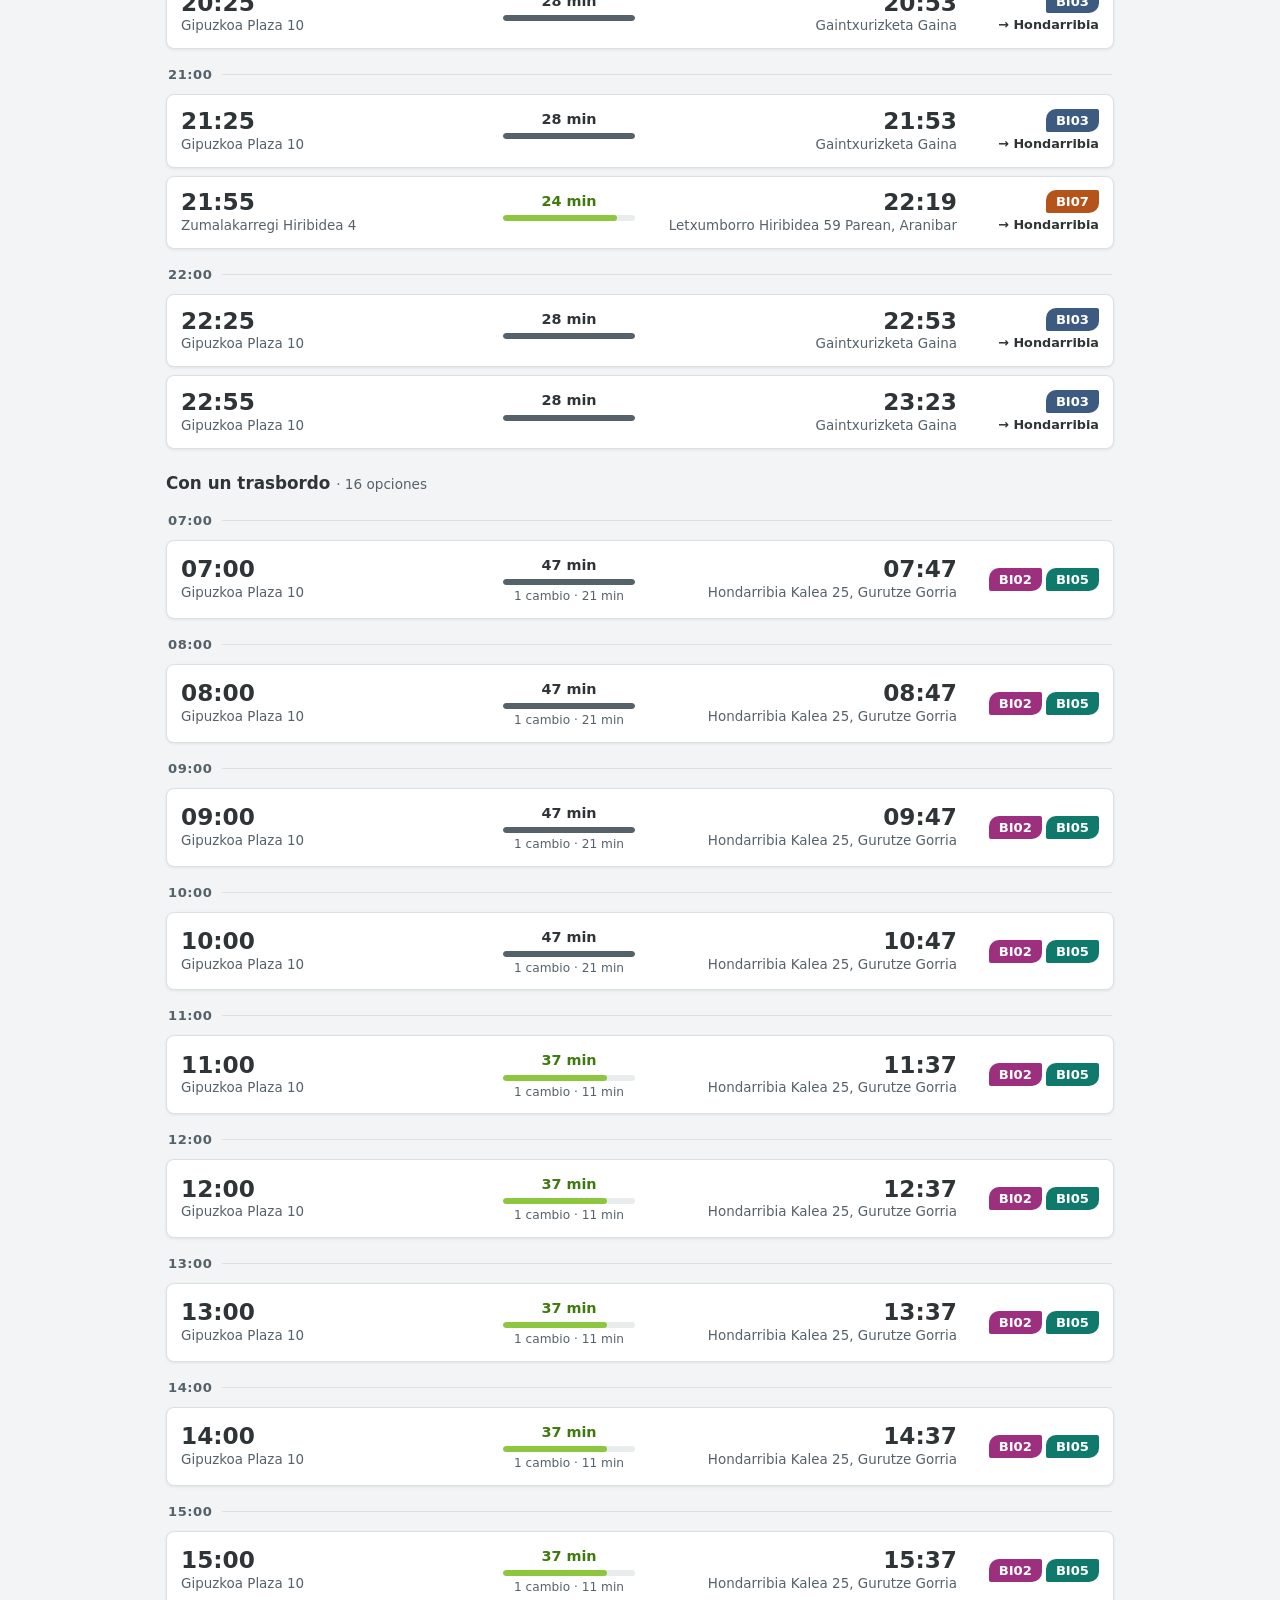
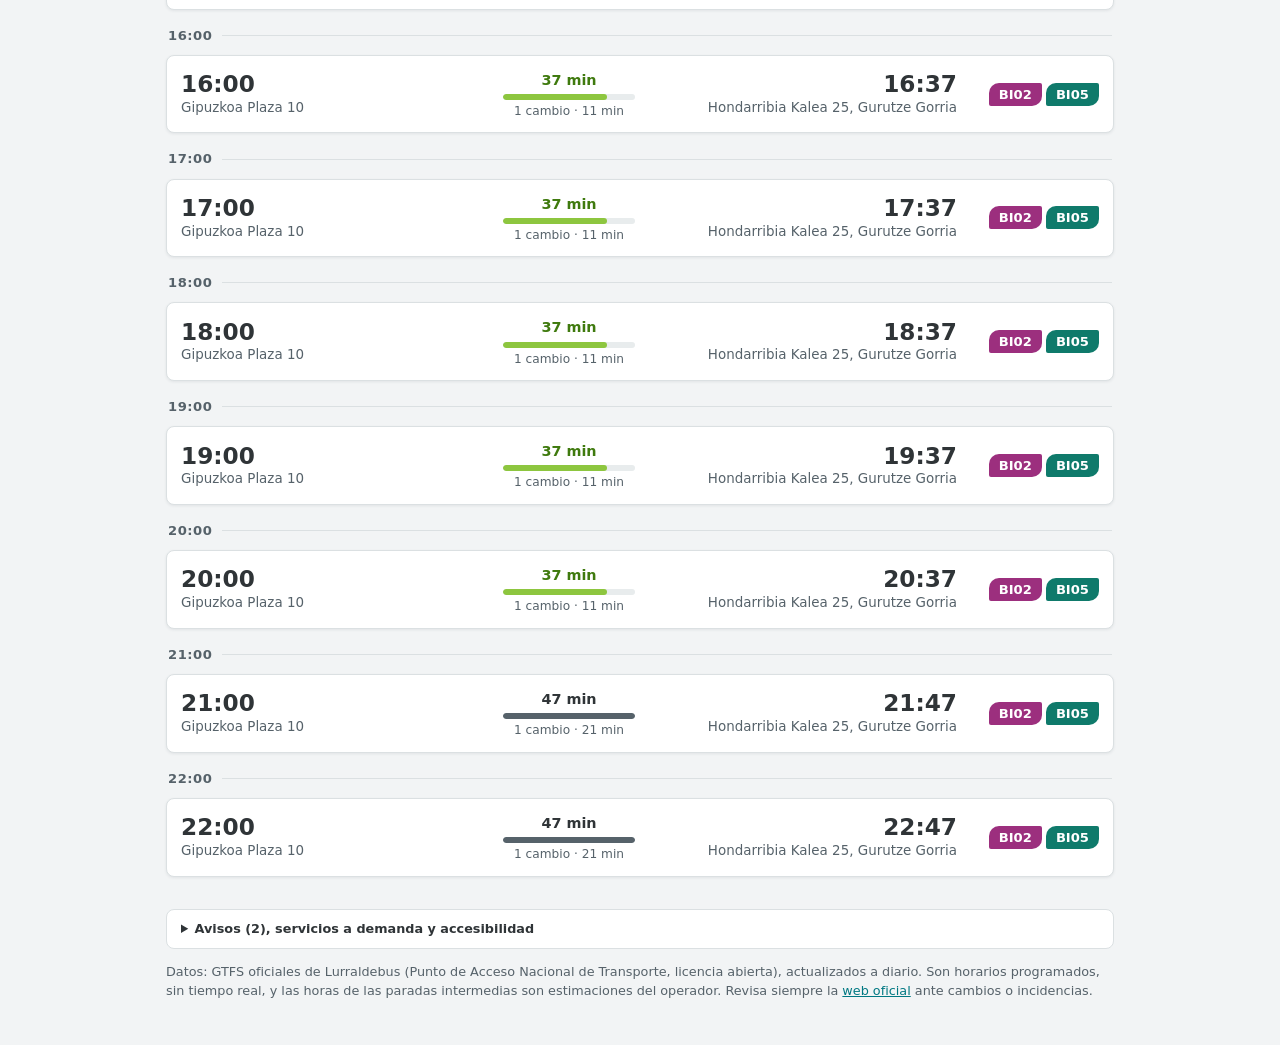
==== commit 31998067: "Mostrar más de lo que ofrece la web oficial y endurecer la obtención de datos Datos: horas redondead" ====
--- a/web/index.html
+++ b/web/index.html
@@ -46,27 +46,15 @@
       <button type="button" id="settings-done" class="primary">Listo</button>
     </div>
   </section>
-  <section class="settings-sec">
-    <h3>Rellenar el viaje en Pesa</h3>
-    <p class="muted">La web de compra no admite recibir el viaje, así que se rellena con un marcador. <b>Arrastra este botón a tu barra de marcadores</b> una sola vez. Después de pulsar «Comprar», en la página de Pesa pulsa el marcador y se rellenan origen, destino, fecha y tarjeta.</p>
-    <a id="pesa-bm" class="bm" href="#" draggable="true">Rellenar Pesa</a>
-    <p id="pesa-bm-hint" class="muted" hidden>Arrástralo a la barra de marcadores (Ctrl+Shift+B la muestra). No se pulsa aquí.</p>
-    <details class="bm-mobile">
-      <summary>En el móvil</summary>
-      <p class="muted">No se puede arrastrar, así que se crea a mano, una sola vez:</p>
-      <ol class="muted">
-        <li><button type="button" id="pesa-bm-copy" class="link">Copiar el marcador</button></li>
-        <li>Guarda cualquier página como marcador (iPhone: Compartir → Añadir marcador; Android: menú ⋮ → ☆).</li>
-        <li>Edita ese marcador: nombre «Rellenar Pesa» y, como dirección, pega lo copiado.</li>
-        <li><b>En Pesa, iPhone (Safari):</b> abre Marcadores y pulsa «Rellenar Pesa».<br><b>Android (Chrome):</b> escribe «Rellenar Pesa» en la barra de direcciones y elige el marcador de la lista; pulsarlo desde la lista de marcadores no funciona.</li>
-      </ol>
-      <textarea id="pesa-bm-text" class="bm-text" readonly rows="3" hidden aria-label="Código del marcador"></textarea>
-    </details>
-  </section>
 </dialog>
 <div class="band"><div class="band-in"><svg viewBox="0 0 32 32" aria-hidden="true"><path d="M8 7h16a3 3 0 0 1 3 3v12a3 3 0 0 1-3 3v2h-3v-2h-10v2H8v-2a3 3 0 0 1-3-3V10a3 3 0 0 1 3-3zm0 4v6h16v-6zm3 9a1.6 1.6 0 1 0 0 .1zm10 0a1.6 1.6 0 1 0 0 .1z"/></svg>Planificar viaje</div></div>
 
 <main>
+  <div class="modes" role="tablist" aria-label="Qué quieres consultar">
+    <button type="button" role="tab" data-mode="trip" aria-selected="true">Buscar viaje</button>
+    <button type="button" role="tab" data-mode="line" aria-selected="false">Horario de una línea</button>
+  </div>
+
   <form id="form" class="panel" autocomplete="off">
     <!-- móvil: barra compacta que sustituye al formulario mientras se miran resultados -->
     <button type="button" id="psum" class="psum" aria-expanded="false" aria-controls="pfull">
@@ -75,6 +63,10 @@
     </button>
 
     <div id="pfull" class="pfull">
+      <div class="linesel field">
+        <label>Línea <select id="line"></select></label>
+      </div>
+
       <div class="route">
         <label>Origen <select id="o"></select></label>
         <button type="button" id="swap" class="icon" title="Intercambiar origen y destino" aria-label="Intercambiar origen y destino">⇄</button>
@@ -97,11 +89,11 @@
             <button type="button" data-day="1">Mañana</button>
           </div>
         </div>
-        <div class="field">
+        <div class="field timefield">
           <span class="lbl">Desde las</span>
           <input type="time" id="time" aria-label="Hora de salida mínima">
         </div>
-        <div class="field">
+        <div class="field timefield">
           <span class="lbl nolbl">&nbsp;</span>
           <div class="seg">
             <button type="button" id="now">Ahora</button>
@@ -118,7 +110,8 @@
         </div>
         <div class="opts">
           <label class="toggle"><input type="checkbox" id="transfers" checked><span>Incluir trasbordos</span></label>
-          <label class="toggle"><input type="checkbox" id="holiday"><span>Festivo <small>(horario de domingo)</small></span></label>
+          <label class="toggle"><input type="checkbox" id="holiday"><span>Festivo <small id="holname">(horario de domingo)</small></span></label>
+          <label class="toggle"><input type="checkbox" id="demand" checked><span>Incluir líneas a demanda <small>(hay que llamar antes)</small></span></label>
         </div>
       </details>
 
@@ -134,12 +127,34 @@
 </main>
 
 <footer>
-  Datos: GTFS oficiales de Lurraldebus (Punto de Acceso Nacional de Transporte, licencia abierta), actualizados a diario.
-  Son horarios programados, sin tiempo real. Revisa siempre la <a href="https://lurraldebus.eus" rel="noopener">web oficial</a> ante cambios o incidencias.
+  <details class="info" id="info">
+    <summary>Avisos, servicios a demanda y accesibilidad</summary>
+    <div id="notices"></div>
+    <h3>Servicios a demanda</h3>
+    <p>Las líneas cuyo código acaba en <b>E</b> (p. ej. TO22E, GO21E) solo circulan si se piden llamando al
+      <a href="tel:900300340">900 300 340</a> (de 08:00 a 20:00, todos los días) con al menos <b>60 minutos</b> de antelación
+      (si salen antes de las 08:00, antes de las 20:00 del día anterior). Algunas líneas también tienen paradas a demanda
+      (se piden con 30 minutos de antelación). Esta web no sabe cuáles son esas paradas.</p>
+    <h3>Accesibilidad y grupos</h3>
+    <p>Los autobuses están adaptados y siempre hay un hueco para silla de ruedas, pero en las líneas de largo recorrido
+      conviene reservarlo llamando al <a href="tel:900300340">900 300 340</a>. Los grupos (hasta 45 personas) deben avisar con una semana.
+      También hay servicios especiales (sidrerías, fiestas, eventos) que no figuran en los horarios.</p>
+    <h3>Tiempo real y más información</h3>
+    <p>En el detalle de cada viaje, «Tiempo real» abre la web oficial en esa parada, con minutos de espera y ocupación.
+      Más: <a href="https://lurraldebus.eus/notifications/index" rel="noopener">avisos oficiales</a> ·
+      <a href="https://lurraldebus.eus/info/tarifas_zonas" rel="noopener">tarifas y zonas</a> ·
+      <a href="https://lurraldebus.eus/info/servicios" rel="noopener">servicios especiales</a> ·
+      <a href="https://lurraldebus.eus/info/demanda" rel="noopener">servicios a demanda</a>.</p>
+  </details>
+  <p>Datos: GTFS oficiales de Lurraldebus (Punto de Acceso Nacional de Transporte, licencia abierta), actualizados a diario.
+  Son horarios programados, sin tiempo real, y las horas de las paradas intermedias son estimaciones del operador. Revisa siempre la
+  <a href="https://lurraldebus.eus" rel="noopener">web oficial</a> ante cambios o incidencias.</p>
 </footer>
 
 <script src="search.js?v=dev"></script>
 <script src="pesa.js?v=dev"></script>
+<script src="holidays.js?v=dev"></script>
+<script src="fares.js?v=dev"></script>
 <script src="app.js?v=dev"></script>
 </body>
 </html>
--- a/web/style.css
+++ b/web/style.css
@@ -89,13 +89,6 @@
 .settings .icon { min-height: 36px; width: 36px; padding: 0; border-radius: 999px; }
 .settings-actions { display: flex; justify-content: flex-end; gap: 8px; margin-top: 18px; }
 .settings .primary { background: var(--accent); color: var(--accent-ink); border-color: var(--accent); font-weight: 700; }
-.settings-sec { margin-top: 22px; padding-top: 18px; border-top: 1px solid var(--line); }
-.bm { display: inline-block; padding: 9px 16px; border: 1px dashed var(--accent); border-radius: 10px; color: var(--accent); font-weight: 700; text-decoration: none; cursor: grab; }
-.bm-mobile { margin-top: 14px; font-size: .88rem; }
-.bm-mobile > summary { cursor: pointer; color: var(--accent); font-weight: 600; }
-.bm-mobile ol { padding-left: 20px; margin: 8px 0 0; }
-.bm-mobile li { margin-bottom: 8px; }
-.bm-text { width: 100%; font: .72rem monospace; margin-top: 8px; color: var(--ink); background: var(--bg); border: 1px solid var(--line); border-radius: 8px; }
 button.link { all: unset; cursor: pointer; color: var(--accent); text-decoration: underline; font-weight: 600; }
 button.link:focus-visible { outline: 2px solid var(--accent); outline-offset: 2px; }
 .buy { margin-top: 14px; padding-top: 12px; border-top: 1px solid var(--line); }
@@ -364,3 +357,68 @@
   .compare th { font-size: .56rem; }
   .compare .badge { font-size: .72rem; padding: 2px 7px; }
 }
+
+/* selector de modo: buscar viaje / horario de una línea */
+.modes { display: flex; gap: 6px; margin: 16px 0 12px; position: relative; z-index: 2; }
+.modes button { background: var(--card); color: var(--ink); border-radius: 999px; padding: 7px 16px; font-size: .9rem; font-weight: 600; }
+.modes button[aria-selected=true] { background: var(--accent); border-color: var(--accent); color: var(--accent-ink); }
+.modes + .panel { margin-top: 0; }
+.linesel { display: none; }
+.linemode .linesel { display: block; }
+.linemode .route, .linemode .timefield, .linemode details.more, .linemode .recent { display: none; }
+
+/* línea a demanda, sentido y restricciones de parada */
+.tag.demand { background: var(--warn-bg); color: var(--warn); white-space: nowrap; }
+.dir { color: var(--ink); font-size: .8rem; font-weight: 600; }
+.detail h3 .dir { font-weight: 500; color: var(--muted); }
+.notice.demand { margin: 8px 0; }
+.rtag { margin-left: 8px; padding: 0 7px; border-radius: 999px; background: var(--chip); color: var(--muted); font-size: .68rem; font-style: normal; font-weight: 600; white-space: nowrap; }
+.alt-note { margin: 10px 0 4px; font-size: .82rem; color: var(--muted); }
+.alt-list { opacity: .8; }
+.alt-list li::before { background: transparent !important; border: 2px solid var(--line); width: 6px !important; height: 6px !important; }
+.detail .leg + .transfer-note, .detail .transfer-note + .leg { margin-top: 12px; }
+.fine { margin: 14px 0 0; font-size: .75rem; }
+
+/* acciones de cada tramo: tiempo real, mapa, horario de la línea */
+.leg-actions { display: flex; flex-wrap: wrap; gap: 8px; margin-top: 12px; }
+.leg-actions .rt { display: contents; }
+.leg-actions button { padding: 6px 12px; min-height: 36px; font-size: .84rem; border-radius: 8px; }
+.leg-actions button[aria-pressed=true] { background: var(--accent); border-color: var(--accent); color: var(--accent-ink); }
+.tmap { height: 280px; margin-top: 10px; border-radius: 8px; overflow: hidden; border: 1px solid var(--line); display: grid; place-items: center; color: var(--muted); font-size: .88rem; background: var(--bg); }
+.tmap[hidden] { display: none; }
+.map-note { margin: 6px 0 0; }
+.opinfo { margin: 10px 0 0; font-size: .8rem; }
+
+/* avisos oficiales (plegables) y notas bajo los resultados */
+details.notice > summary { cursor: pointer; }
+details.notice small { opacity: .8; margin-left: 4px; }
+details.notice p { margin: 8px 0 0; }
+.notice button, .more-note button { font-size: .85rem; padding: 4px 10px; min-height: 32px; margin-left: 6px; border-radius: 8px; }
+.more-note { margin: 14px 0; text-align: center; color: var(--muted); font-size: .88rem; }
+
+/* horario completo de una línea */
+.lt-wrap { max-height: 78vh; overflow: auto; }
+.lt { border-collapse: separate; border-spacing: 0; font-size: .88rem; font-variant-numeric: tabular-nums; }
+.lt th, .lt td { padding: 6px 9px; text-align: center; border-bottom: 1px solid var(--line); white-space: nowrap; background: var(--card); }
+.lt thead th { position: sticky; top: 0; z-index: 2; font-weight: 700; }
+.lt tbody th { position: sticky; left: 0; z-index: 1; text-align: left; font-weight: 500; min-width: 11rem; max-width: 15rem; white-space: normal; border-right: 1px solid var(--line); }
+.lt thead th:first-child { left: 0; z-index: 3; }
+.lt .lt-muni { display: block; font-size: .68rem; color: var(--muted); text-transform: uppercase; letter-spacing: .03em; }
+.lt td.no { color: var(--line); }
+.lt .past { opacity: .45; }
+.lt sup { font-size: .65em; color: var(--muted); margin-left: 1px; }
+.tabs button small { opacity: .7; }
+
+/* pie: avisos, demanda y accesibilidad */
+footer details.info { margin: 0 0 14px; padding: 10px 14px; background: var(--card); border: 1px solid var(--line); border-radius: 8px; }
+footer details.info summary { cursor: pointer; font-weight: 600; color: var(--ink); }
+footer details.info h3 { font-size: .85rem; margin: 14px 0 4px; color: var(--ink); }
+footer details.info p { margin: 4px 0; }
+
+@media (max-width: 700px) {
+  .modes { margin: 12px 0 10px; }
+  .who { flex-wrap: wrap; }
+  .who .dir { flex: none; }
+  .lt tbody th { min-width: 8.5rem; max-width: 10rem; }
+  .tmap { height: 240px; }
+}
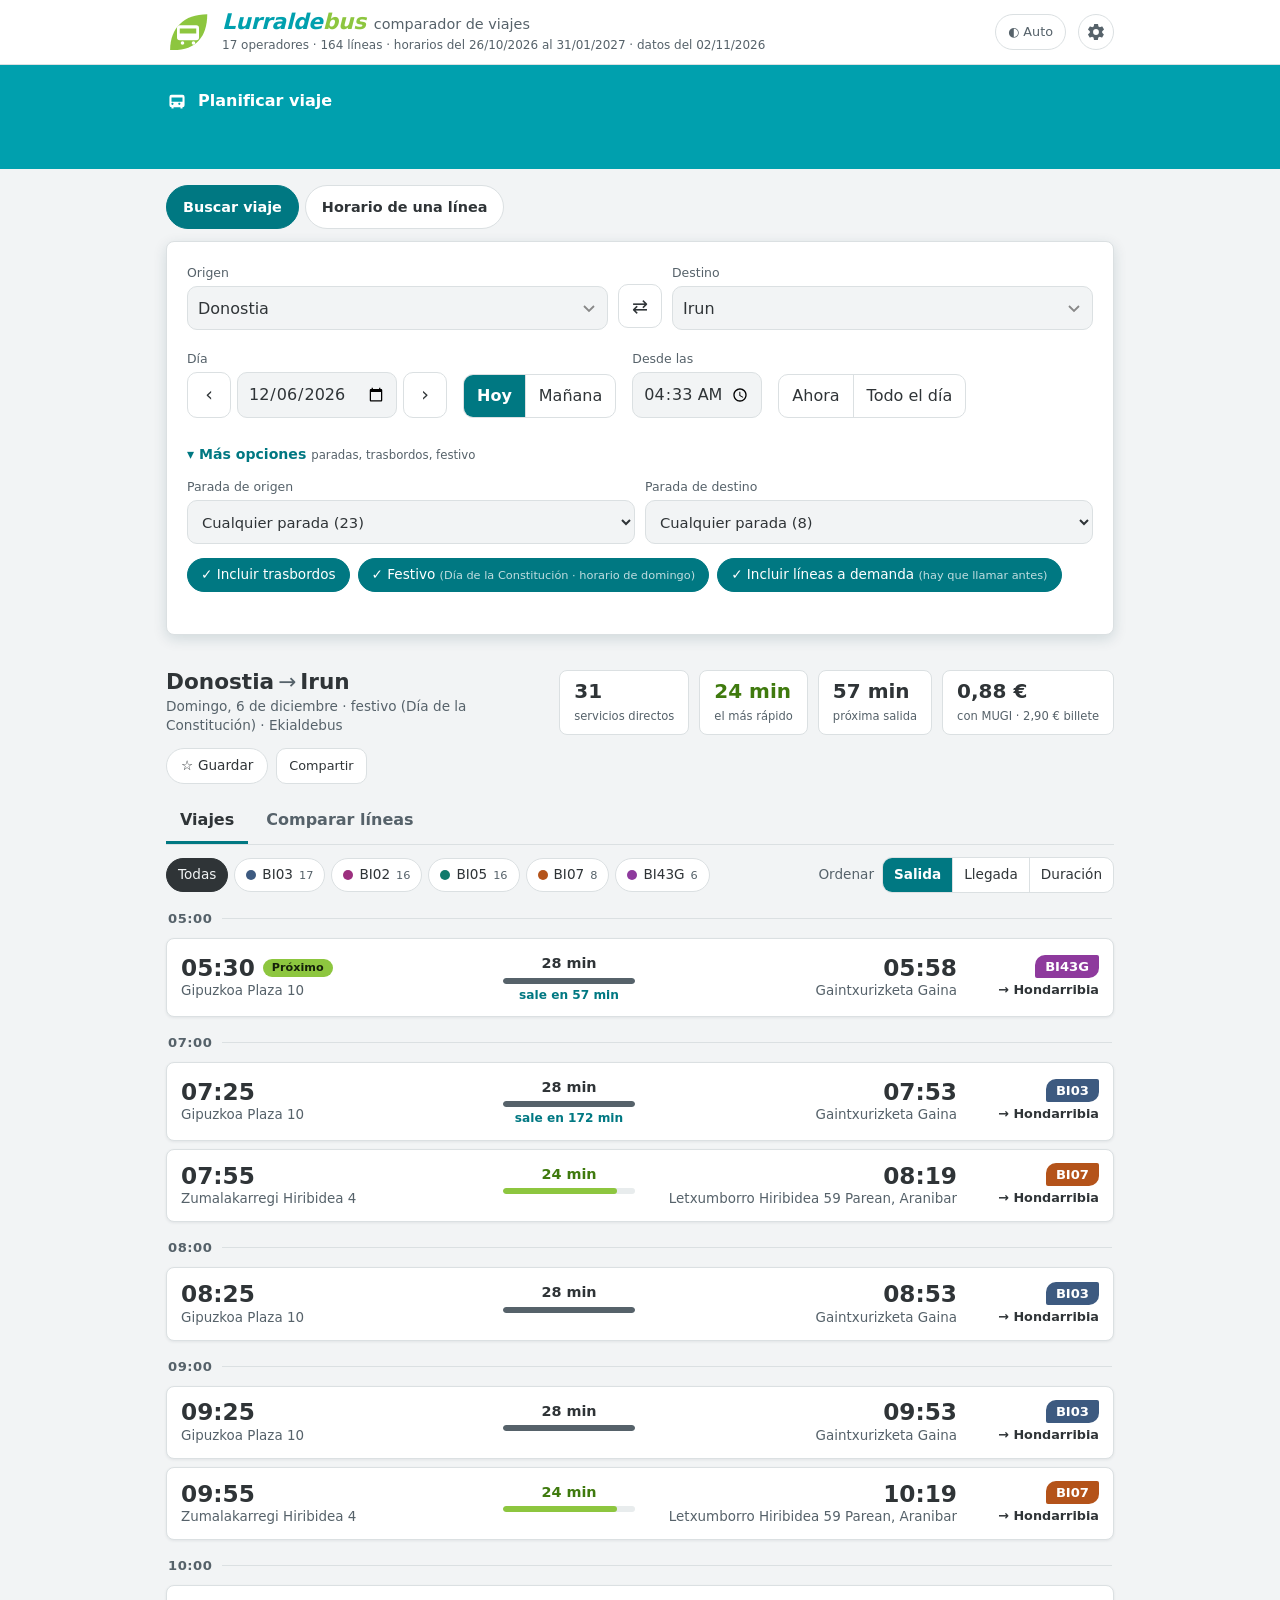
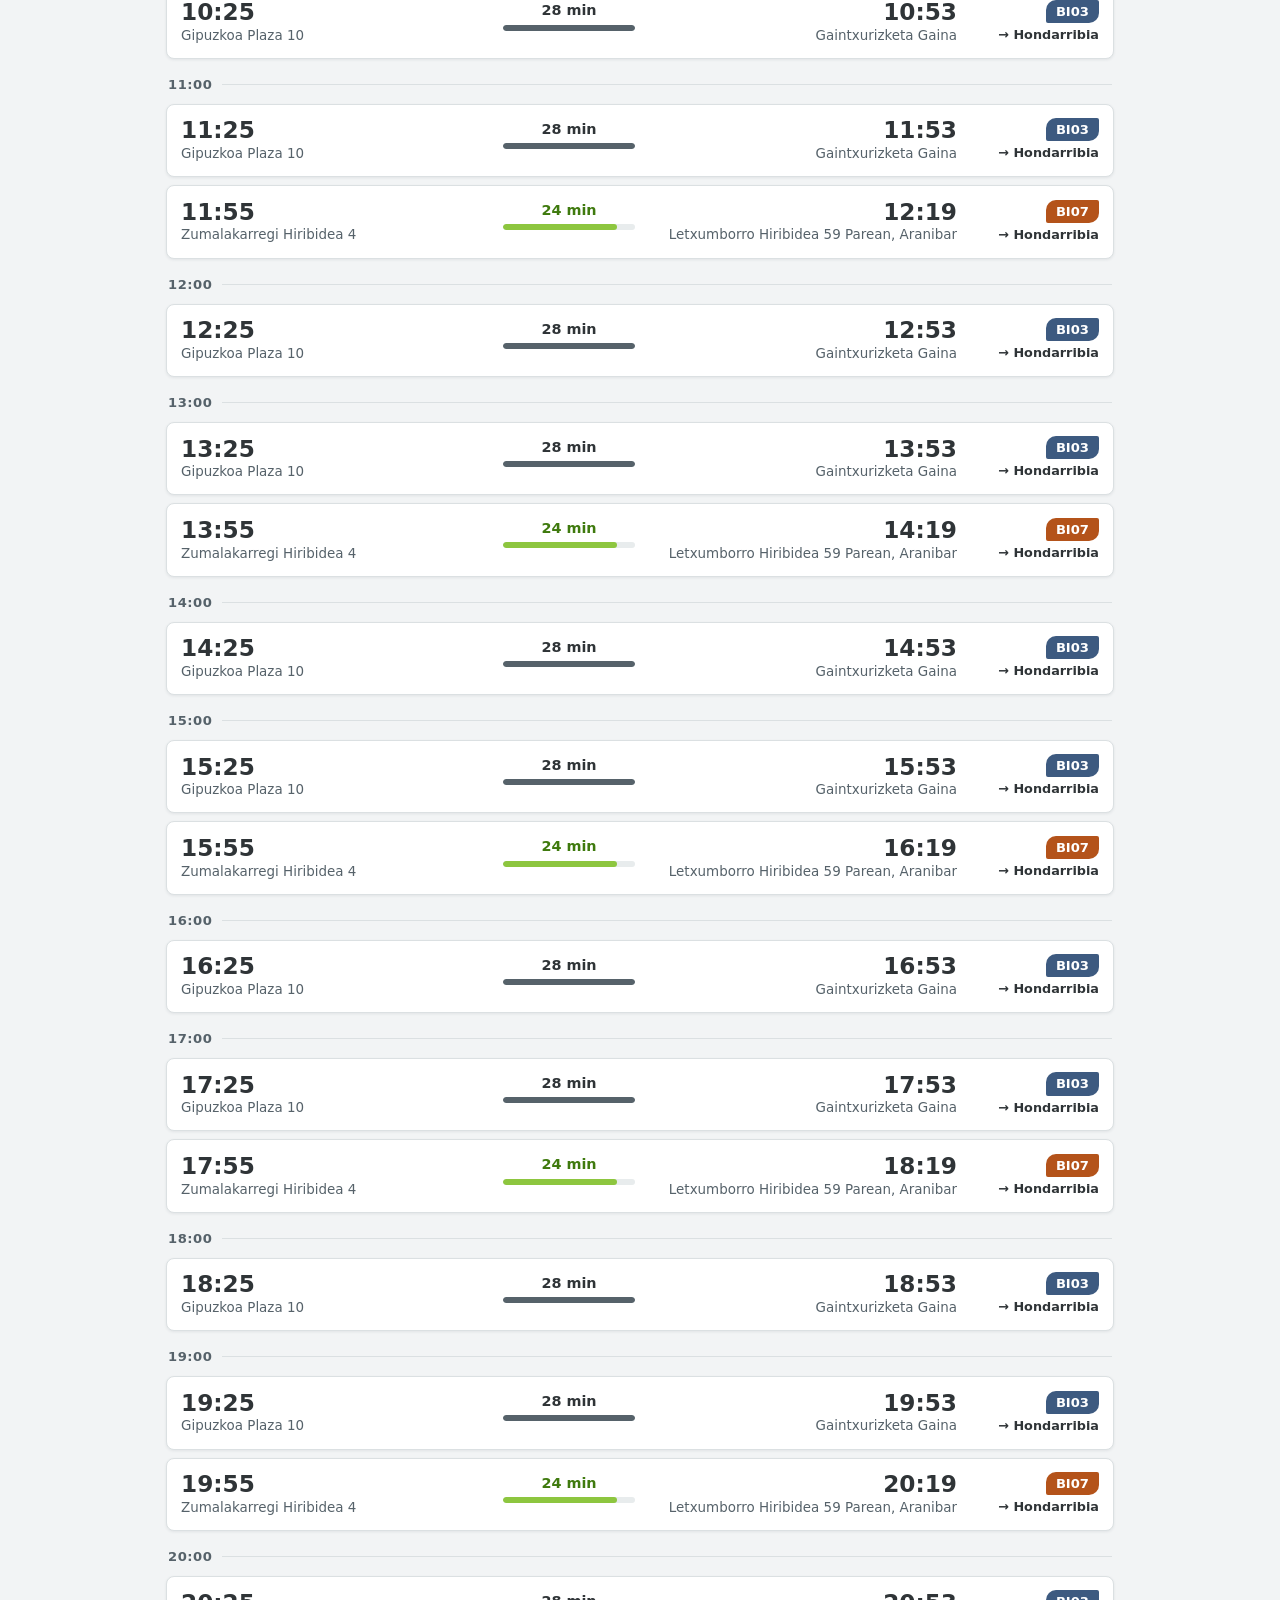
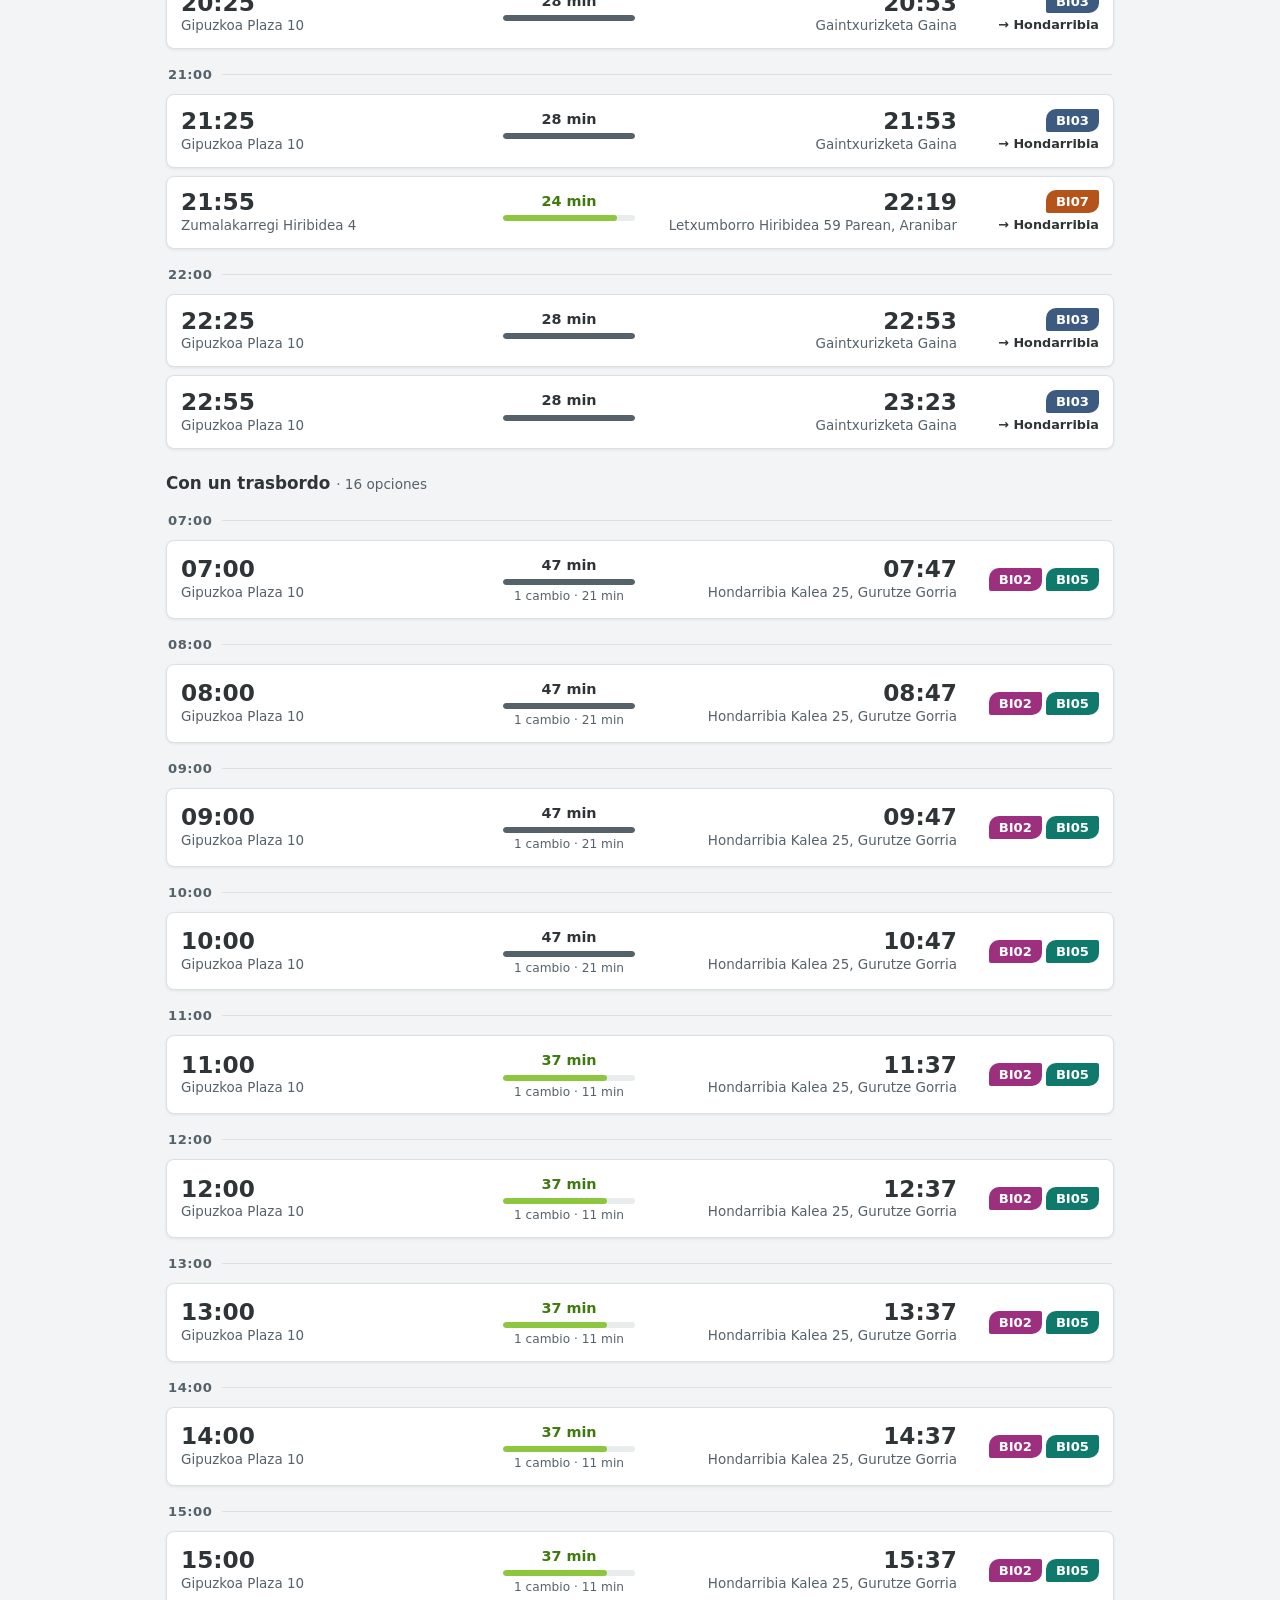
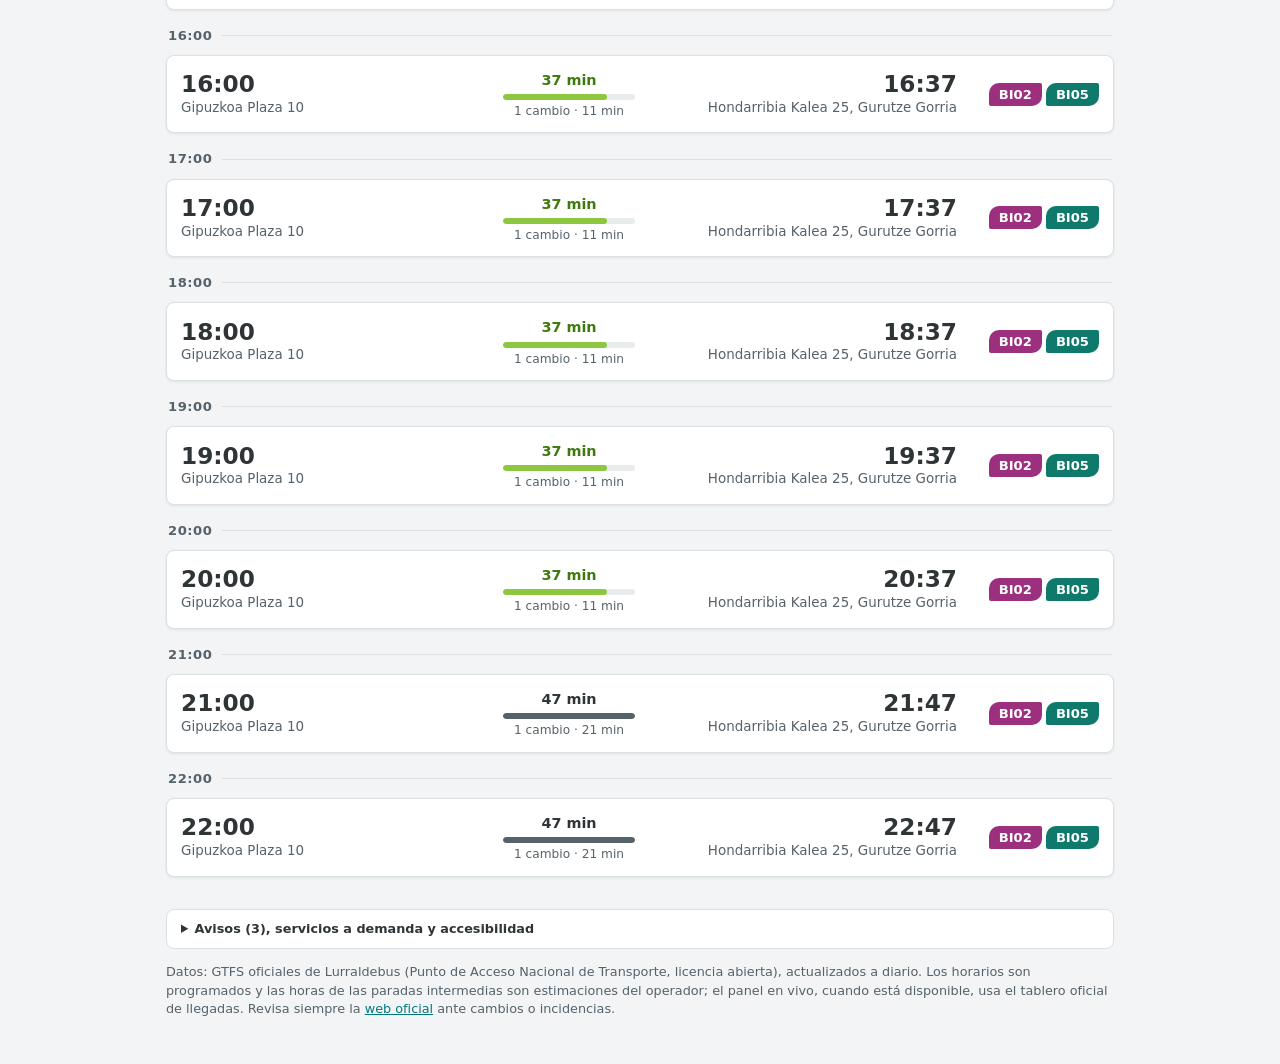
==== commit 95012ebb: "Panel en vivo con el tablero oficial dentro de cada viaje" ====
--- a/web/index.html
+++ b/web/index.html
@@ -43,9 +43,25 @@
     </label>
     <div class="settings-actions">
       <button type="button" id="mugi-clear" hidden>Borrar número</button>
-      <button type="button" id="settings-done" class="primary">Listo</button>
     </div>
   </section>
+  <section>
+    <h3>Tiempo real</h3>
+    <p class="muted">Al desplegar un viaje de hoy, la web consulta el tablero oficial para mostrar los minutos hasta tu parada,
+      el retraso y la posición aproximada del autobús. La web oficial no permite estas consultas directamente, así que se
+      usa un proxy propio. Si lo dejas vacío, el panel en vivo no aparece.</p>
+    <label for="rtproxy">URL del proxy
+      <input type="url" id="rtproxy" autocomplete="off" spellcheck="false" placeholder="https://…workers.dev">
+    </label>
+    <div class="settings-actions">
+      <span id="rt-status" class="muted" role="status"></span>
+      <button type="button" id="rt-clear" hidden>Quitar</button>
+      <button type="button" id="rt-test">Probar</button>
+    </div>
+  </section>
+  <div class="settings-actions settings-footer">
+    <button type="button" id="settings-done" class="primary">Listo</button>
+  </div>
 </dialog>
 <div class="band"><div class="band-in"><svg viewBox="0 0 32 32" aria-hidden="true"><path d="M8 7h16a3 3 0 0 1 3 3v12a3 3 0 0 1-3 3v2h-3v-2h-10v2H8v-2a3 3 0 0 1-3-3V10a3 3 0 0 1 3-3zm0 4v6h16v-6zm3 9a1.6 1.6 0 1 0 0 .1zm10 0a1.6 1.6 0 1 0 0 .1z"/></svg>Planificar viaje</div></div>
 
@@ -141,17 +157,22 @@
       También hay servicios especiales (sidrerías, fiestas, eventos) que no figuran en los horarios.</p>
     <h3>Tiempo real y más información</h3>
     <p>En el detalle de cada viaje, «Tiempo real» abre la web oficial en esa parada, con minutos de espera y ocupación.
+      Si el proxy está configurado, al desplegar un viaje <b>de hoy</b> aparece además un panel «EN VIVO» con los minutos
+      hasta tu parada, el retraso, la ocupación y la posición aproximada del autobús. Lurraldebus no publica la posición GPS:
+      se deduce del tablero oficial de llegadas, así que puede fallar en líneas con varios autobuses cerca.
       Más: <a href="https://lurraldebus.eus/notifications/index" rel="noopener">avisos oficiales</a> ·
       <a href="https://lurraldebus.eus/info/tarifas_zonas" rel="noopener">tarifas y zonas</a> ·
       <a href="https://lurraldebus.eus/info/servicios" rel="noopener">servicios especiales</a> ·
       <a href="https://lurraldebus.eus/info/demanda" rel="noopener">servicios a demanda</a>.</p>
   </details>
   <p>Datos: GTFS oficiales de Lurraldebus (Punto de Acceso Nacional de Transporte, licencia abierta), actualizados a diario.
-  Son horarios programados, sin tiempo real, y las horas de las paradas intermedias son estimaciones del operador. Revisa siempre la
+  Los horarios son programados y las horas de las paradas intermedias son estimaciones del operador; el panel en vivo, cuando
+  está disponible, usa el tablero oficial de llegadas. Revisa siempre la
   <a href="https://lurraldebus.eus" rel="noopener">web oficial</a> ante cambios o incidencias.</p>
 </footer>
 
 <script src="search.js?v=dev"></script>
+<script src="realtime.js?v=dev"></script>
 <script src="pesa.js?v=dev"></script>
 <script src="holidays.js?v=dev"></script>
 <script src="fares.js?v=dev"></script>
--- a/web/style.css
+++ b/web/style.css
@@ -54,7 +54,7 @@
 .panel { background: var(--card); border: 1px solid var(--line); border-radius: 8px; padding: 22px 20px; box-shadow: 0 4px 14px rgba(0, 60, 70, .14); margin-top: -20px; position: relative; }
 label, .lbl { display: flex; flex-direction: column; gap: 4px; font-size: .78rem; color: var(--muted); min-width: 0; }
 .lbl { display: block; margin-bottom: 4px; }
-select, input[type=date], input[type=time] {
+select, input[type=date], input[type=time], .settings input[type=text], .settings input[type=url] {
   font: inherit; font-size: 1rem; color: var(--ink); background: var(--bg);
   border: 1px solid var(--line); border-radius: 10px; padding: 9px 10px; width: 100%; min-height: 44px;
 }
@@ -68,6 +68,7 @@
 .combo-list li { padding: 8px 10px; border-radius: 8px; cursor: pointer; font-size: .95rem; color: var(--ink); }
 .combo-list li.active { background: var(--accent); color: var(--accent-ink); }
 .combo-list li[aria-selected=true]:not(.active) { font-weight: 700; }
+.combo-list li small { display: block; font-size: .75rem; opacity: .75; margin-top: 1px; }
 .combo-list li.none { color: var(--muted); cursor: default; }
 .more { margin-top: 18px; }
 .more > summary { cursor: pointer; font-size: .88rem; font-weight: 600; color: var(--accent); padding: 8px 0; list-style: none; }
@@ -87,7 +88,10 @@
 .settings h3 { margin: 0 0 6px; font-size: 1rem; }
 .settings p { margin: 0 0 14px; }
 .settings .icon { min-height: 36px; width: 36px; padding: 0; border-radius: 999px; }
-.settings-actions { display: flex; justify-content: flex-end; gap: 8px; margin-top: 18px; }
+.settings-actions { display: flex; justify-content: flex-end; gap: 8px; margin-top: 18px; align-items: center; }
+.settings section + section { margin-top: 20px; padding-top: 16px; border-top: 1px solid var(--line); }
+.settings .settings-footer { margin-top: 20px; padding-top: 14px; border-top: 1px solid var(--line); }
+.settings #rt-status { margin-right: auto; font-size: .8rem; }
 .settings .primary { background: var(--accent); color: var(--accent-ink); border-color: var(--accent); font-weight: 700; }
 button.link { all: unset; cursor: pointer; color: var(--accent); text-decoration: underline; font-weight: 600; }
 button.link:focus-visible { outline: 2px solid var(--accent); outline-offset: 2px; }
@@ -389,6 +393,36 @@
 .map-note { margin: 6px 0 0; }
 .opinfo { margin: 10px 0 0; font-size: .8rem; }
 
+/* panel en vivo dentro del viaje desplegado */
+.live { margin-top: 12px; padding: 12px; border: 1px solid var(--line); border-radius: 10px;
+  background: color-mix(in srgb, var(--chip) 30%, var(--card)); }
+.live.busy { opacity: .72; }
+.live-head { display: flex; align-items: center; gap: 8px; font-size: .74rem; letter-spacing: .05em;
+  text-transform: uppercase; color: var(--muted); }
+.live-head b { color: var(--accent); }
+.live-head .live-ago { margin-left: auto; text-transform: none; letter-spacing: 0; font-variant-numeric: tabular-nums; }
+.live-head button.link { text-transform: none; letter-spacing: 0; font-size: .8rem; margin-left: 4px; }
+.live-dot { width: 8px; height: 8px; border-radius: 50%; background: var(--good); flex: none; animation: livepulse 2s ease-in-out infinite; }
+@keyframes livepulse { 0%, 100% { opacity: 1; } 50% { opacity: .35; } }
+.live-main { margin: 8px 0 4px; font-size: .95rem; overflow-wrap: anywhere; }
+.live-main b { font-size: 1.2rem; color: var(--ink); }
+.live-clock { color: var(--muted); font-size: .82rem; margin-left: 6px; white-space: nowrap; }
+.live-chips { display: flex; flex-wrap: wrap; gap: 6px; margin: 8px 0; }
+.live-chip { padding: 2px 9px; border-radius: 999px; background: var(--chip); font-size: .74rem; font-weight: 600; }
+.live-chip.warn, .live-chip.late { background: var(--warn-bg); color: var(--warn); }
+.live-chip.good { background: var(--good-bg); color: var(--good); }
+.live-chip.muted { color: var(--muted); font-weight: 500; }
+.live-where { font-size: .84rem; margin: 6px 0; overflow-wrap: anywhere; }
+.live-track { position: relative; height: 6px; border-radius: 3px; background: var(--line); margin: 14px 6px 8px; }
+.live-track i { position: absolute; top: 50%; width: 12px; height: 12px; border-radius: 50%; background: var(--accent);
+  transform: translate(-50%, -50%); box-shadow: 0 0 0 3px var(--card); }
+.live-ends { display: flex; justify-content: space-between; gap: 10px; font-size: .72rem; color: var(--muted); }
+.live-ends span { overflow: hidden; text-overflow: ellipsis; white-space: nowrap; max-width: 48%; }
+.live-ends span:last-child { text-align: right; }
+.live-note { margin: 8px 0 0; font-size: .72rem; color: var(--muted); }
+.live-off { margin-top: 10px; }
+@media (prefers-reduced-motion: reduce) { .live-dot { animation: none; } }
+
 /* avisos oficiales (plegables) y notas bajo los resultados */
 details.notice > summary { cursor: pointer; }
 details.notice small { opacity: .8; margin-left: 4px; }
@@ -406,6 +440,7 @@
 .lt .lt-muni { display: block; font-size: .68rem; color: var(--muted); text-transform: uppercase; letter-spacing: .03em; }
 .lt td.no { color: var(--line); }
 .lt .past { opacity: .45; }
+.lt thead th.next { color: var(--accent); box-shadow: inset 0 -3px 0 var(--accent); }
 .lt sup { font-size: .65em; color: var(--muted); margin-left: 1px; }
 .tabs button small { opacity: .7; }
 
@@ -415,7 +450,21 @@
 footer details.info h3 { font-size: .85rem; margin: 14px 0 4px; color: var(--ink); }
 footer details.info p { margin: 4px 0; }
 
+/* pestañas de sentido (horario de línea): en filas que se parten, nunca se salen de la pantalla */
+.tabs.dirs { flex-wrap: wrap; gap: 6px; border-bottom: 0; }
+.tabs.dirs button { flex: 1 1 14rem; border: 1px solid var(--line); border-radius: 10px; padding: 8px 10px; background: var(--card); }
+.tabs.dirs button[aria-selected=true] { background: var(--accent); border-color: var(--accent); color: var(--accent-ink); }
+.tabs.dirs button small { opacity: .8; }
+
+/* avisos de una sola línea (se despliegan al tocarlos) */
+details.notice > summary { white-space: nowrap; overflow: hidden; text-overflow: ellipsis; }
+details.notice[open] > summary { white-space: normal; }
+.notice.compact { display: flex; flex-wrap: wrap; align-items: center; gap: 4px 8px; }
+.notice.compact button { margin-left: 0; }
+
 @media (max-width: 700px) {
+  #out, .tabs { scroll-margin-top: 88px; } /* la barra fija «Cambiar» no debe tapar lo que se muestra al saltar */
+  .tabs.dirs button { flex-basis: calc(50% - 6px); font-size: .9rem; padding: 8px 6px; }
   .modes { margin: 12px 0 10px; }
   .who { flex-wrap: wrap; }
   .who .dir { flex: none; }
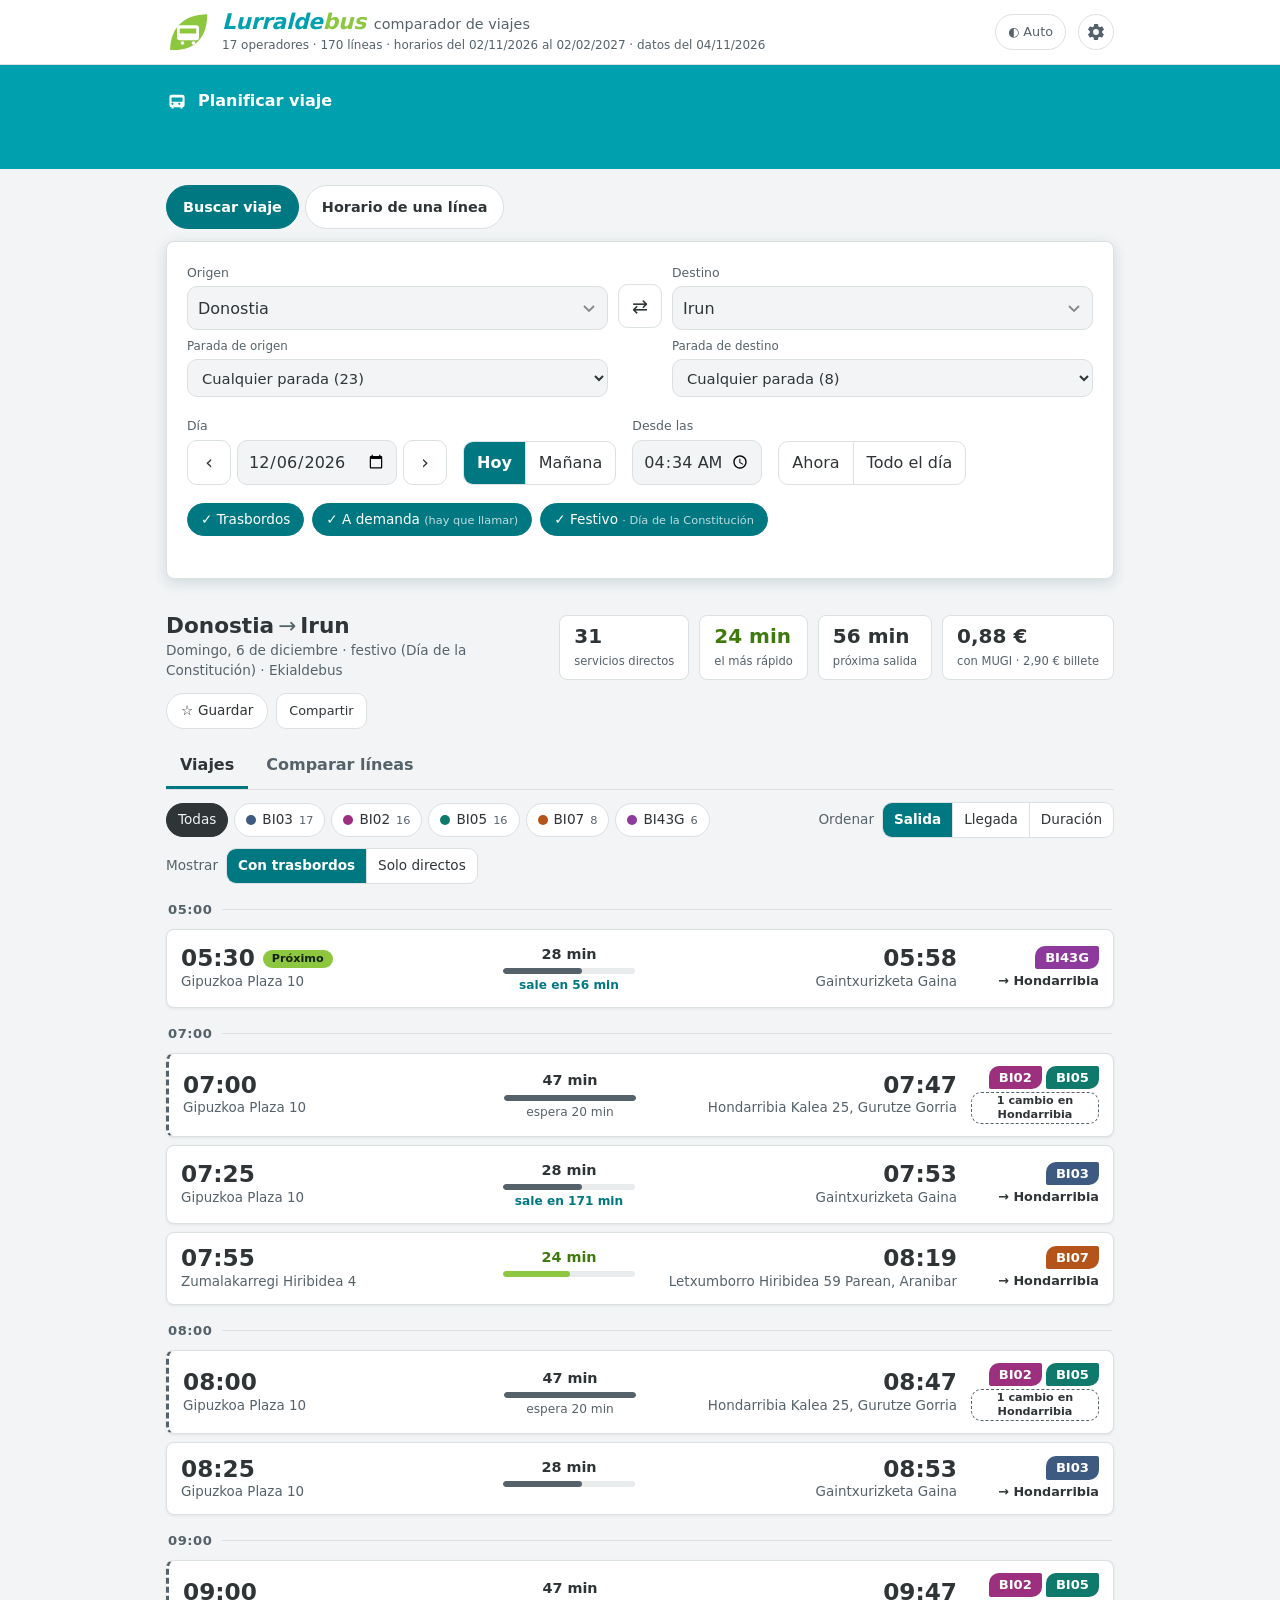
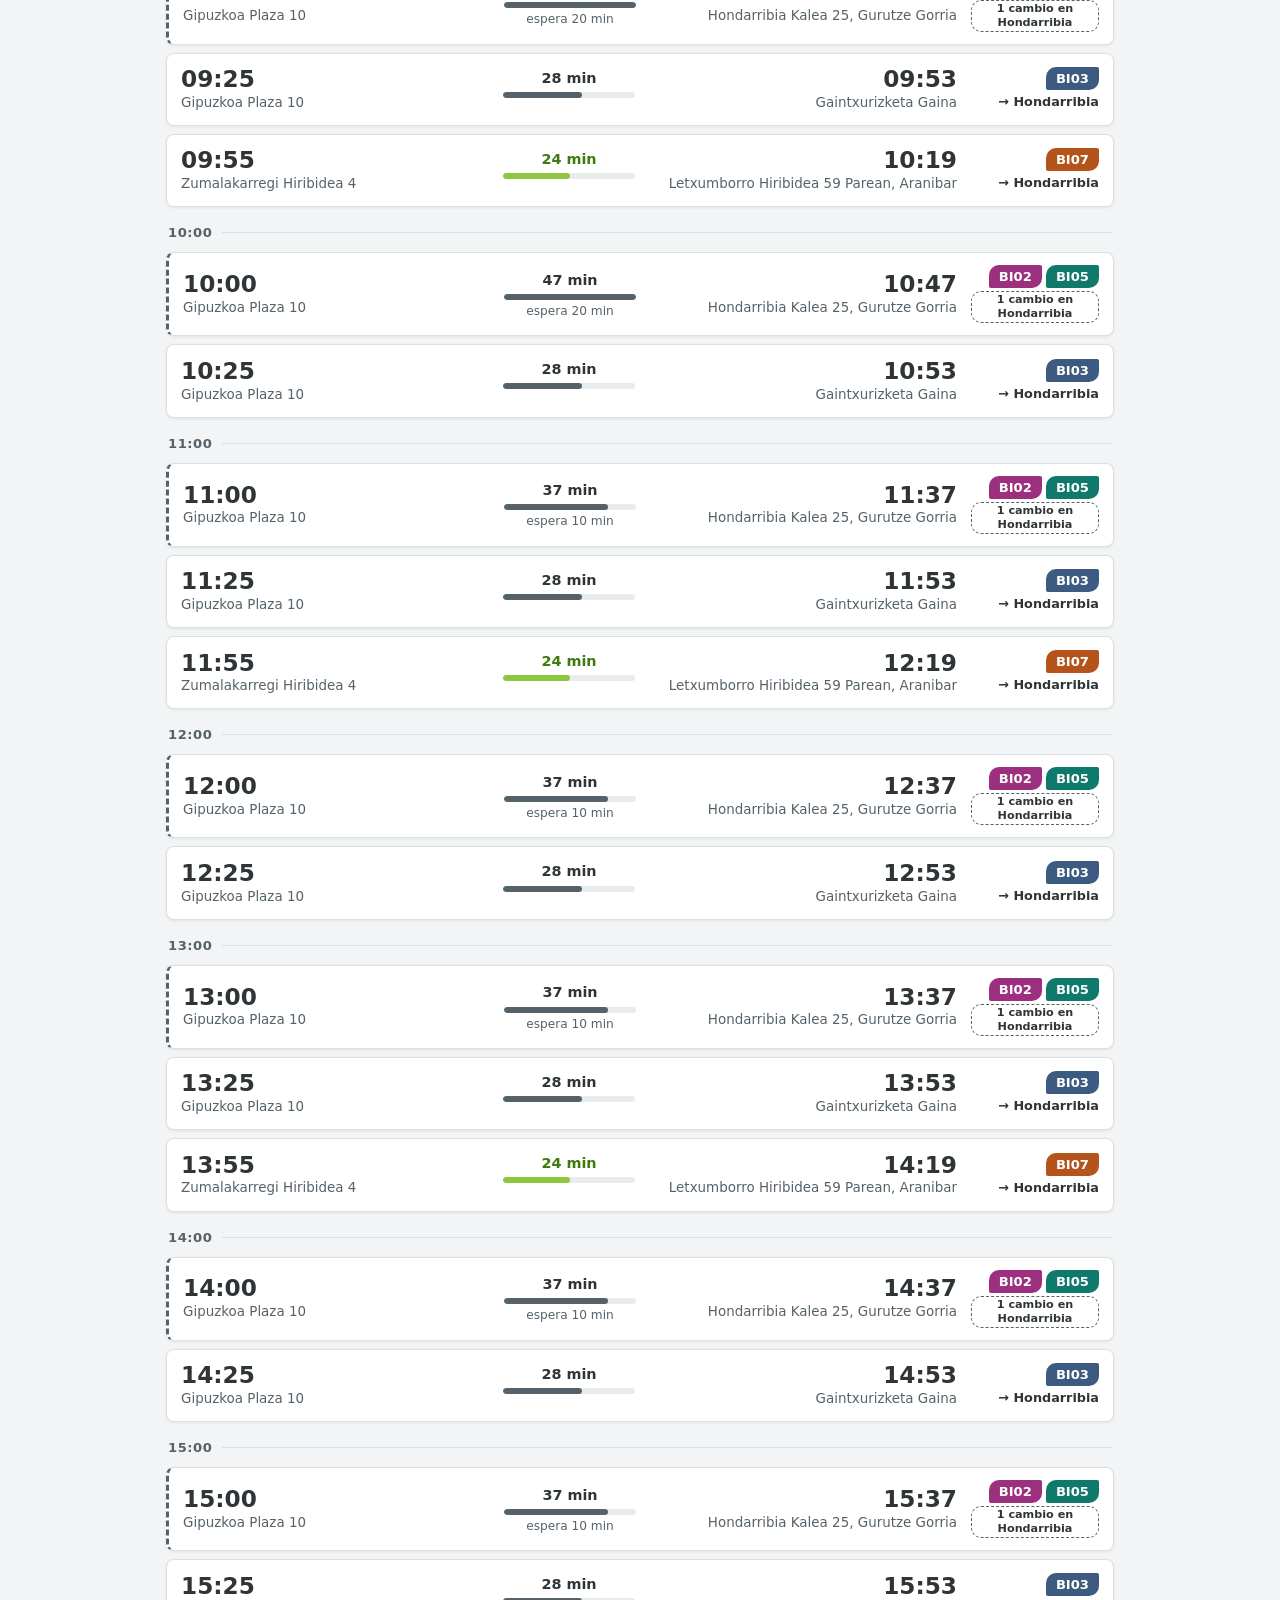
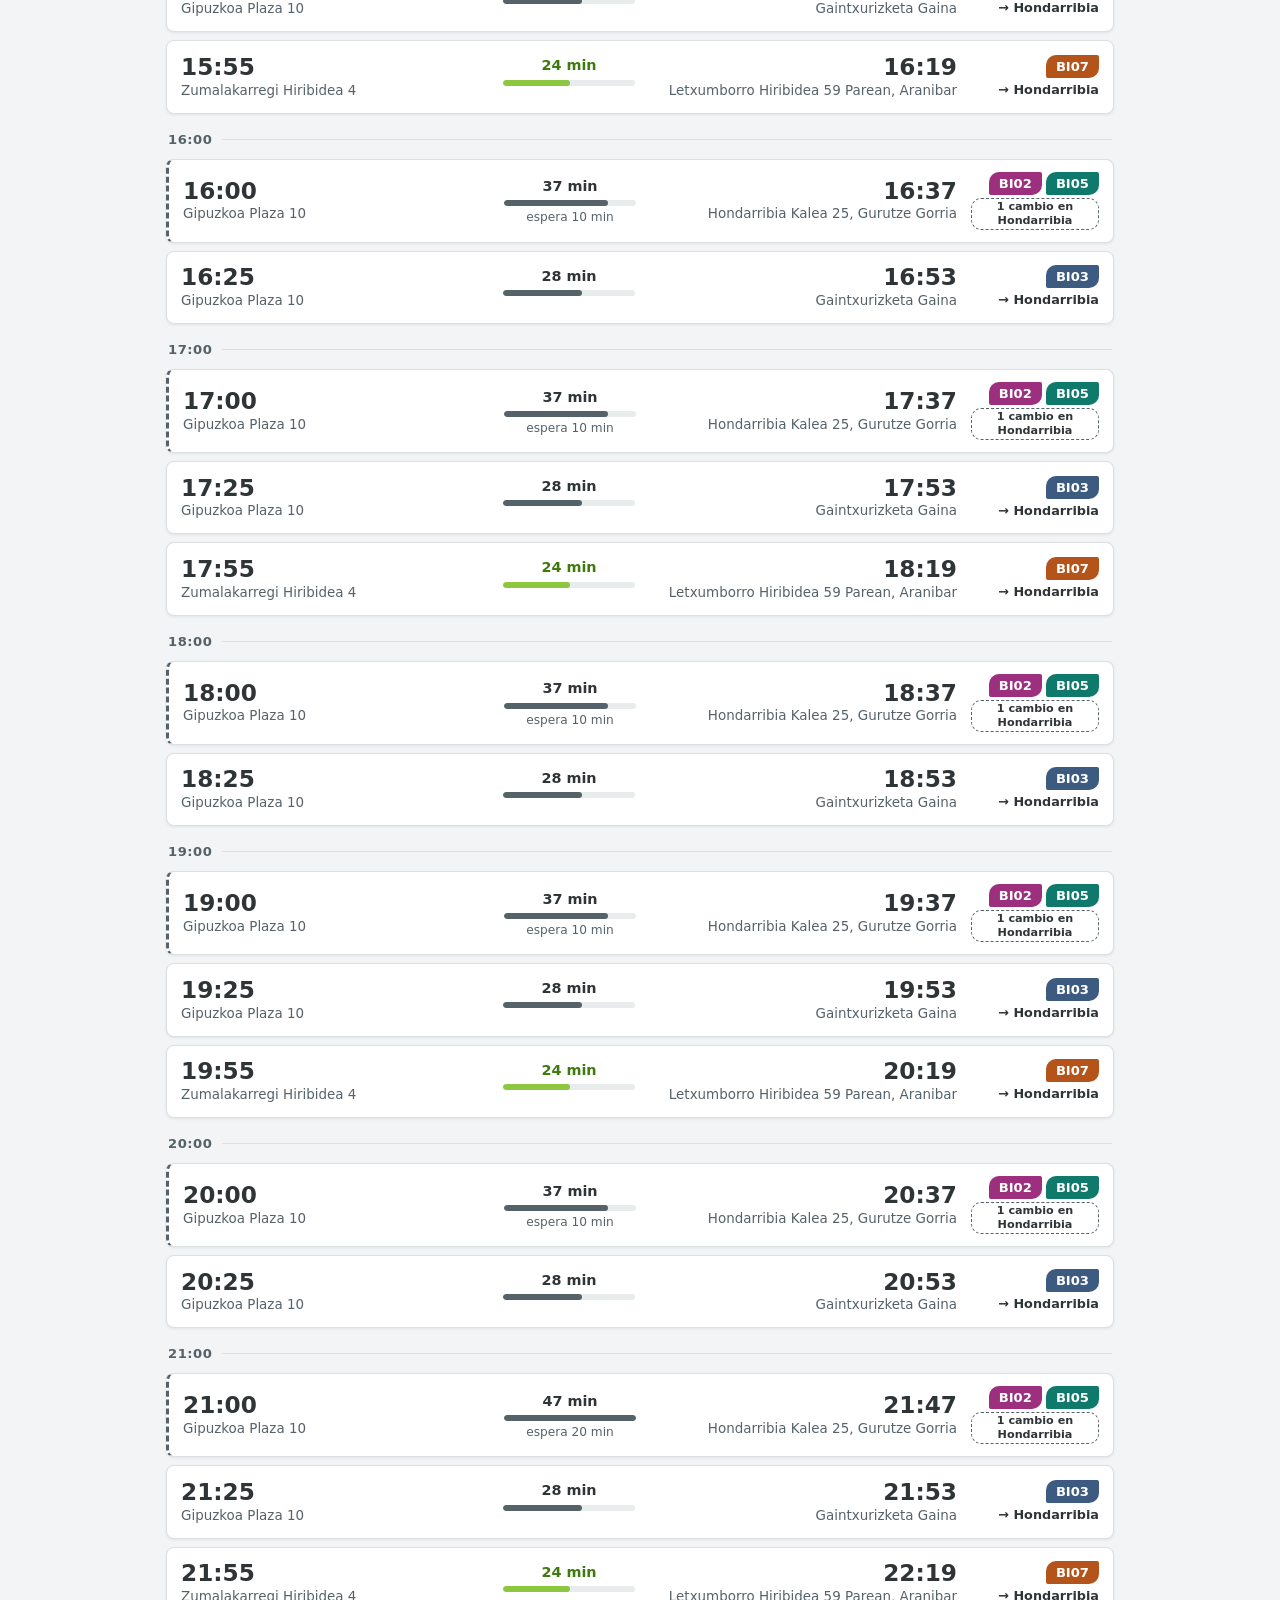
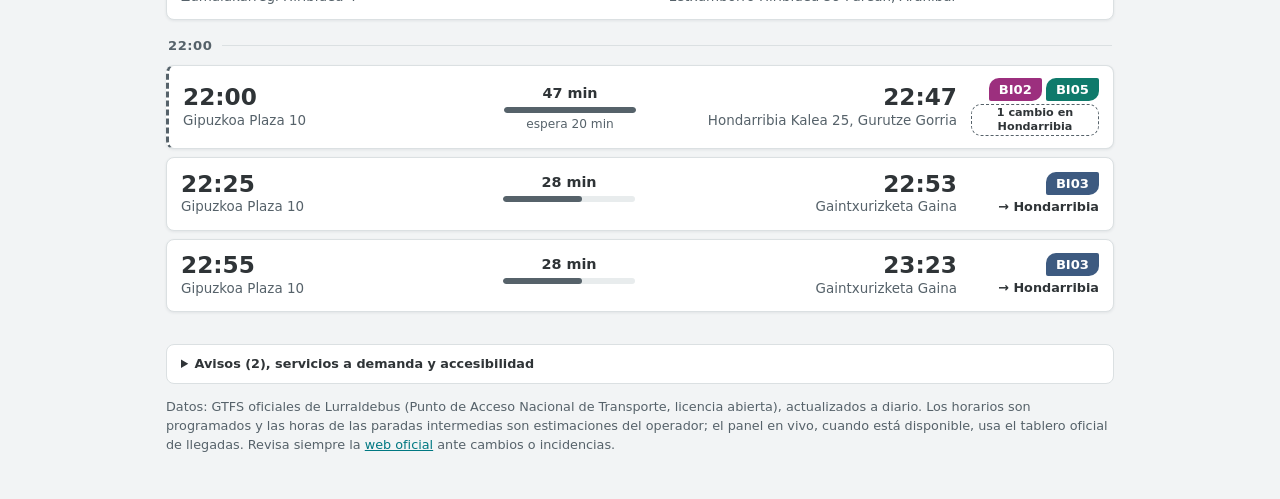
==== commit 28f3a78a: "Mezclar trasbordos con directos, filtros y paradas visibles, y reescribir el README - Directos y tra" ====
--- a/web/index.html
+++ b/web/index.html
@@ -84,9 +84,15 @@
       </div>
 
       <div class="route">
-        <label>Origen <select id="o"></select></label>
+        <div class="rcol">
+          <label>Origen <select id="o"></select></label>
+          <label class="stoplbl">Parada de origen <select id="os" class="stop"></select></label>
+        </div>
         <button type="button" id="swap" class="icon" title="Intercambiar origen y destino" aria-label="Intercambiar origen y destino">⇄</button>
-        <label>Destino <select id="d"></select></label>
+        <div class="rcol">
+          <label>Destino <select id="d"></select></label>
+          <label class="stoplbl">Parada de destino <select id="ds" class="stop"></select></label>
+        </div>
       </div>
 
       <div class="when">
@@ -118,18 +124,11 @@
         </div>
       </div>
 
-      <details class="more" id="more">
-        <summary>Más opciones <small>paradas, trasbordos, festivo</small></summary>
-        <div class="stops-grid">
-          <label>Parada de origen <select id="os" class="stop"></select></label>
-          <label>Parada de destino <select id="ds" class="stop"></select></label>
-        </div>
-        <div class="opts">
-          <label class="toggle"><input type="checkbox" id="transfers" checked><span>Incluir trasbordos</span></label>
-          <label class="toggle"><input type="checkbox" id="holiday"><span>Festivo <small id="holname">(horario de domingo)</small></span></label>
-          <label class="toggle"><input type="checkbox" id="demand" checked><span>Incluir líneas a demanda <small>(hay que llamar antes)</small></span></label>
-        </div>
-      </details>
+      <div class="opts" role="group" aria-label="Filtros">
+        <label class="toggle t-only" title="Mostrar también combinaciones con un cambio de autobús, mezcladas con los directos"><input type="checkbox" id="transfers" checked><span>Trasbordos</span></label>
+        <label class="toggle t-only" title="Líneas cuyo código acaba en E: hay que pedirlas por teléfono con antelación"><input type="checkbox" id="demand" checked><span>A demanda <small>(hay que llamar)</small></span></label>
+        <label class="toggle" title="Aplica el horario de domingo"><input type="checkbox" id="holiday"><span>Festivo <small id="holname">· horario de domingo</small></span></label>
+      </div>
 
       <div class="recent" id="recent" hidden></div>
 
--- a/web/style.css
+++ b/web/style.css
@@ -70,13 +70,6 @@
 .combo-list li[aria-selected=true]:not(.active) { font-weight: 700; }
 .combo-list li small { display: block; font-size: .75rem; opacity: .75; margin-top: 1px; }
 .combo-list li.none { color: var(--muted); cursor: default; }
-.more { margin-top: 18px; }
-.more > summary { cursor: pointer; font-size: .88rem; font-weight: 600; color: var(--accent); padding: 8px 0; list-style: none; }
-.more > summary::-webkit-details-marker { display: none; }
-.more > summary::before { content: "▸ "; }
-.more[open] > summary::before { content: "▾ "; }
-.more > summary small { color: var(--muted); font-weight: 400; }
-.more .opts { margin-top: 14px; }
 .gear { min-height: 36px; width: 36px; padding: 0; border-radius: 999px; display: grid; place-items: center; flex: none; color: var(--muted); }
 .gear:hover { color: var(--ink); }
 .gear svg { width: 20px; height: 20px; fill: currentColor; }
@@ -99,8 +92,10 @@
 .buy button[data-buy] { background: var(--accent); color: var(--accent-ink); border-color: var(--accent); font-weight: 700; }
 .buy .buy-pick { margin: 10px 0 0; font-size: .85rem; }
 .buy .buy-note { margin: 8px 0 0; }
-.stops-grid { display: grid; grid-template-columns: 1fr 1fr; gap: 10px; margin-top: 6px; }
-select.stop { font-size: .92rem; }
+.rcol { display: flex; flex-direction: column; gap: 8px; min-width: 0; }
+.stoplbl { font-size: .74rem; }
+.stoplbl[hidden] { display: none; }
+select.stop { font-size: .92rem; min-height: 38px; padding: 6px 10px; }
 /* barra compacta (solo móvil) y botón "Ver resultados" */
 .psum { display: none; width: 100%; min-height: 58px; padding: 8px 14px; border: 0; border-radius: 8px; background: transparent; text-align: left; align-items: center; gap: 12px; }
 .psum-text { flex: 1; min-width: 0; display: flex; flex-direction: column; }
@@ -124,7 +119,7 @@
 .seg button { border: 0; border-radius: 0; min-height: 42px; padding: 6px 13px; background: transparent; white-space: nowrap; }
 .seg button + button { border-left: 1px solid var(--line); }
 .seg button[aria-pressed=true] { background: var(--accent); color: var(--accent-ink); font-weight: 600; }
-.opts { display: flex; flex-wrap: wrap; gap: 8px; margin-top: 20px; }
+.opts { display: flex; flex-wrap: wrap; gap: 8px; margin-top: 18px; }
 .toggle { flex-direction: row; cursor: pointer; }
 .toggle input { position: absolute; opacity: 0; pointer-events: none; }
 .toggle span { padding: 6px 13px; border: 1px solid var(--line); border-radius: 999px; font-size: .85rem; color: var(--ink); background: var(--bg); }
@@ -208,14 +203,33 @@
 .detail { padding: 4px 16px 14px; border-top: 1px solid var(--line); font-size: .88rem; }
 .detail h3 { margin: 12px 0 6px; font-size: .88rem; display: flex; gap: 6px 8px; align-items: center; flex-wrap: wrap; }
 .detail h3 span { min-width: 0; overflow-wrap: anywhere; }
-.detail ol { margin: 0; padding: 0 0 0 4px; list-style: none; border-left: 2px solid var(--line); margin-left: 4px; }
-.detail li { display: grid; grid-template-columns: 3.4rem minmax(0, 1fr); gap: 8px; padding: 2px 0 2px 10px; position: relative; }
+/* Lista de paradas: eje vertical a x = 7px; el punto y el trazo comparten ese centro. */
+.detail ol { --pad: 5px; --lh: 1.4rem; --axis: 7px; margin: 4px 0 0; padding: 0; list-style: none; }
+.detail li { display: grid; grid-template-columns: 3.1rem minmax(0, 1fr); gap: 8px; position: relative;
+  padding: var(--pad) 0 var(--pad) 24px; line-height: var(--lh); }
 .detail li span { overflow-wrap: anywhere; }
-.detail li::before { content: ""; position: absolute; left: -6px; top: .75em; width: 8px; height: 8px; border-radius: 50%; background: var(--line); }
+.detail li::before, .detail li::after { content: ""; position: absolute; }
+/* trazo entre paradas: de centro de punto a centro de punto */
+.detail li::after { left: calc(var(--axis) - 1px); width: 2px; top: 0; bottom: 0; background: var(--line); }
+.detail li:first-child::after { top: calc(var(--pad) + var(--lh) / 2); }
+.detail li:last-child::after { bottom: calc(100% - var(--pad) - var(--lh) / 2); }
+.detail li:only-child::after { display: none; }
+.detail li::before { z-index: 1; left: calc(var(--axis) - 4px); top: calc(var(--pad) + var(--lh) / 2 - 4px);
+  width: 8px; height: 8px; border-radius: 50%; background: var(--card); border: 2px solid var(--muted); box-sizing: border-box; }
 .detail li.end-stop { font-weight: 650; }
-.detail li.end-stop::before { background: var(--accent); }
+.detail li.end-stop::before { left: calc(var(--axis) - 6px); top: calc(var(--pad) + var(--lh) / 2 - 6px);
+  width: 12px; height: 12px; background: var(--accent); border: 3px solid var(--card);
+  box-shadow: 0 0 0 1.5px var(--accent); }
 .detail li time { font-variant-numeric: tabular-nums; color: var(--muted); }
 .detail li.end-stop time { color: var(--ink); }
+.role { margin-left: 8px; padding: 0 7px; border-radius: 999px; font-size: .66rem; font-style: normal; font-weight: 700;
+  letter-spacing: .04em; text-transform: uppercase; vertical-align: 1px; background: var(--accent); color: var(--accent-ink); white-space: nowrap; }
+.role--off { background: var(--chip); color: var(--ink); }
+/* con tiempo real: lo que el bus ya dejó atrás se atenúa y se marca dónde va */
+.detail li.is-past { opacity: .5; }
+.detail li.is-past::after { background: var(--accent); opacity: .6; }
+.detail li.is-bus::before { left: calc(var(--axis) - 7px); top: calc(var(--pad) + var(--lh) / 2 - 7px); width: 14px; height: 14px;
+  background: var(--good); border: 3px solid var(--card); box-shadow: 0 0 0 1.5px var(--good); animation: livepulse 2s ease-in-out infinite; }
 .transfer-note { margin: 12px 0 0; padding: 6px 10px; background: var(--warn-bg); color: var(--warn); border-radius: 8px; }
 
 /* entrada suave (se desactiva en refrescos automáticos y con "reducir movimiento") */
@@ -268,7 +282,6 @@
   .panel:not(.collapsed) .done { display: block; }
   .route { grid-template-columns: 1fr; gap: 10px; }
   .route > button { margin: 0; justify-self: center; transform: rotate(90deg); }
-  .stops-grid { grid-template-columns: 1fr; }
   /* día (con su acceso rápido) y hora: dos bloques con aire entre ellos */
   .when { display: grid; grid-template-columns: 1fr 1.4fr; gap: 10px 12px; margin-top: 22px; align-items: end; }
   .when .field:nth-child(1), .when .field:nth-child(2) { grid-column: 1 / -1; }
@@ -279,10 +292,9 @@
   .field input[type=time], .field .seg { width: 100%; }
   .field .seg button { flex: 1; padding: 6px 8px; }
   .when .field:nth-child(4) .seg button { font-size: .9rem; }
-  .more { margin-top: 20px; border-top: 1px solid var(--line); }
-  .more > summary { padding: 14px 0 6px; }
-  .more .stops-grid { margin-top: 10px; }
-  .more .opts { margin-top: 16px; }
+  .opts { margin-top: 18px; gap: 8px; }
+  .toggle { flex: 1 1 auto; }
+  .toggle span { display: block; text-align: center; padding: 9px 12px; }
   .recent { margin-top: 22px; }
   .done { margin-top: 22px; }
 
@@ -329,7 +341,7 @@
   .hour { top: 78px; margin: 22px 0 10px; padding: 8px 2px; }
   .section { margin: 32px 0 12px; }
   .detail { padding: 6px 14px 18px; }
-  .detail li { padding: 4px 0 4px 10px; }
+  .detail ol { --pad: 6px; }
   footer { padding-top: 12px; }
 
   /* comparar */
@@ -369,23 +381,27 @@
 .modes + .panel { margin-top: 0; }
 .linesel { display: none; }
 .linemode .linesel { display: block; }
-.linemode .route, .linemode .timefield, .linemode details.more, .linemode .recent { display: none; }
+.linemode .route, .linemode .timefield, .linemode .t-only, .linemode .recent { display: none; }
 
 /* línea a demanda, sentido y restricciones de parada */
 .tag.demand { background: var(--warn-bg); color: var(--warn); white-space: nowrap; }
+/* trasbordos mezclados con los directos: borde discontinuo + etiqueta para distinguirlos de un vistazo */
+.tag.xfer { background: transparent; color: var(--ink); border: 1px dashed var(--muted); border-radius: 10px; white-space: normal; text-align: center; max-width: 100%; line-height: 1.25; }
+details.trip.xfer { border-left: 3px dashed var(--muted); }
 .dir { color: var(--ink); font-size: .8rem; font-weight: 600; }
 .detail h3 .dir { font-weight: 500; color: var(--muted); }
 .notice.demand { margin: 8px 0; }
 .rtag { margin-left: 8px; padding: 0 7px; border-radius: 999px; background: var(--chip); color: var(--muted); font-size: .68rem; font-style: normal; font-weight: 600; white-space: nowrap; }
 .alt-note { margin: 10px 0 4px; font-size: .82rem; color: var(--muted); }
 .alt-list { opacity: .8; }
-.alt-list li::before { background: transparent !important; border: 2px solid var(--line); width: 6px !important; height: 6px !important; }
+.alt-list li::before { border-color: var(--line); background: var(--card); }
+.alt-list li::after { background: repeating-linear-gradient(var(--line) 0 3px, transparent 3px 6px); }
 .detail .leg + .transfer-note, .detail .transfer-note + .leg { margin-top: 12px; }
 .fine { margin: 14px 0 0; font-size: .75rem; }
 
 /* acciones de cada tramo: tiempo real, mapa, horario de la línea */
 .leg-actions { display: flex; flex-wrap: wrap; gap: 8px; margin-top: 12px; }
-.leg-actions .rt { display: contents; }
+.leg-actions .rt, .live-error-actions .rt { display: contents; }
 .leg-actions button { padding: 6px 12px; min-height: 36px; font-size: .84rem; border-radius: 8px; }
 .leg-actions button[aria-pressed=true] { background: var(--accent); border-color: var(--accent); color: var(--accent-ink); }
 .tmap { height: 280px; margin-top: 10px; border-radius: 8px; overflow: hidden; border: 1px solid var(--line); display: grid; place-items: center; color: var(--muted); font-size: .88rem; background: var(--bg); }
@@ -394,41 +410,75 @@
 .opinfo { margin: 10px 0 0; font-size: .8rem; }
 
 /* panel en vivo dentro del viaje desplegado */
-.live { margin-top: 12px; padding: 12px; border: 1px solid var(--line); border-radius: 10px;
-  background: color-mix(in srgb, var(--chip) 30%, var(--card)); }
-.live.busy { opacity: .72; }
-.live-head { display: flex; align-items: center; gap: 8px; font-size: .74rem; letter-spacing: .05em;
-  text-transform: uppercase; color: var(--muted); }
-.live-head b { color: var(--accent); }
-.live-head .live-ago { margin-left: auto; text-transform: none; letter-spacing: 0; font-variant-numeric: tabular-nums; }
-.live-head button.link { text-transform: none; letter-spacing: 0; font-size: .8rem; margin-left: 4px; }
-.live-dot { width: 8px; height: 8px; border-radius: 50%; background: var(--good); flex: none; animation: livepulse 2s ease-in-out infinite; }
+.live { margin: 12px 0 4px; padding: 14px; border: 1px solid var(--line); border-radius: 12px;
+  background: color-mix(in srgb, var(--chip) 24%, var(--card)); }
+.live.busy .live-body { opacity: .62; }
+.live-head { display: flex; align-items: center; gap: 8px; min-height: 28px; }
+.live-badge { display: inline-flex; align-items: center; gap: 6px; font-size: .7rem; font-weight: 700;
+  letter-spacing: .08em; color: var(--good); }
+.live-state { font: inherit; }
+.live-dot { width: 8px; height: 8px; border-radius: 50%; background: var(--good); flex: none;
+  animation: livepulse 2s ease-in-out infinite; }
+.live.is-est .live-badge { color: var(--warn); }
+.live.is-est .live-dot { background: var(--warn); animation: none; }
+.live[data-state=off] .live-badge { color: var(--muted); }
+.live[data-state=off] .live-dot { background: var(--muted); animation: none; }
+.live-ago { font-size: .72rem; color: var(--muted); font-variant-numeric: tabular-nums; white-space: nowrap; }
+.live-refresh { margin-left: auto; flex: none; width: 44px; height: 44px; padding: 0;
+  display: grid; place-items: center; background: transparent; border-color: transparent; color: var(--muted); }
+.live-refresh:hover { background: var(--chip); color: var(--ink); }
+.live-refresh:disabled { opacity: .55; }
+.live-refresh svg { width: 18px; height: 18px; fill: currentColor; }
+.live.busy .live-refresh svg { animation: livespin 1s linear infinite; }
 @keyframes livepulse { 0%, 100% { opacity: 1; } 50% { opacity: .35; } }
-.live-main { margin: 8px 0 4px; font-size: .95rem; overflow-wrap: anywhere; }
-.live-main b { font-size: 1.2rem; color: var(--ink); }
-.live-clock { color: var(--muted); font-size: .82rem; margin-left: 6px; white-space: nowrap; }
-.live-chips { display: flex; flex-wrap: wrap; gap: 6px; margin: 8px 0; }
-.live-chip { padding: 2px 9px; border-radius: 999px; background: var(--chip); font-size: .74rem; font-weight: 600; }
-.live-chip.warn, .live-chip.late { background: var(--warn-bg); color: var(--warn); }
-.live-chip.good { background: var(--good-bg); color: var(--good); }
-.live-chip.muted { color: var(--muted); font-weight: 500; }
-.live-where { font-size: .84rem; margin: 6px 0; overflow-wrap: anywhere; }
-.live-track { position: relative; height: 6px; border-radius: 3px; background: var(--line); margin: 14px 6px 8px; }
-.live-track i { position: absolute; top: 50%; width: 12px; height: 12px; border-radius: 50%; background: var(--accent);
-  transform: translate(-50%, -50%); box-shadow: 0 0 0 3px var(--card); }
-.live-ends { display: flex; justify-content: space-between; gap: 10px; font-size: .72rem; color: var(--muted); }
-.live-ends span { overflow: hidden; text-overflow: ellipsis; white-space: nowrap; max-width: 48%; }
-.live-ends span:last-child { text-align: right; }
-.live-note { margin: 8px 0 0; font-size: .72rem; color: var(--muted); }
+@keyframes livespin { to { transform: rotate(360deg); } }
+
+.live-hero { display: flex; align-items: center; gap: 14px; margin: 4px 0 2px; }
+.live-eta { display: inline-flex; align-items: baseline; gap: 4px; color: var(--accent); }
+.live-eta b { font-size: 2.6rem; line-height: 1; font-variant-numeric: tabular-nums; letter-spacing: -.02em; }
+.live-eta small { font-size: .82rem; font-weight: 700; }
+.live-hero-sub { display: flex; flex-direction: column; gap: 1px; font-size: .86rem; color: var(--ink); min-width: 0; }
+.live-clock { font-size: .78rem; color: var(--muted); white-space: nowrap; }
+.live-headline { margin: 2px 0 2px; font-size: 1.15rem; font-weight: 700; }
+.live-headline + .live-hero-sub { margin: 0 0 6px; }
+
+.live-delay { display: flex; flex-wrap: wrap; align-items: center; gap: 4px 10px; margin: 8px 0 4px; font-size: .84rem; }
+.live-pill { display: inline-flex; align-items: center; gap: 5px; padding: 3px 11px; border-radius: 999px;
+  background: var(--chip); color: var(--ink); font-weight: 700; }
+.live-pill.good { background: var(--good-bg); color: var(--good); }
+.live-pill.late { background: var(--warn-bg); color: var(--warn); }
+.live-pill.muted { color: var(--muted); font-weight: 500; }
+.live-sched { color: var(--muted); }
+
+.live-occ { display: flex; align-items: center; gap: 6px; margin: 4px 0 0; font-size: .84rem; color: var(--muted); }
+.live-occ b { color: var(--ink); }
+.live-occ-dot { width: 8px; height: 8px; border-radius: 50%; background: var(--good); flex: none; }
+.live-occ.mid .live-occ-dot { background: var(--accent); }
+.live-occ.high .live-occ-dot { background: var(--warn); }
+
+.live-where { margin: 10px 0 0; padding-top: 10px; border-top: 1px solid var(--line); font-size: .9rem; font-weight: 600; overflow-wrap: anywhere; }
+
+.live-note { margin: 10px 0 0; font-size: .72rem; color: var(--muted); }
 .live-off { margin-top: 10px; }
-@media (prefers-reduced-motion: reduce) { .live-dot { animation: none; } }
+
+.live-error p { margin: 4px 0 10px; font-size: .85rem; }
+.live-error-actions { display: flex; flex-wrap: wrap; gap: 8px; align-items: center; }
+.live-error-actions button, .live-error-actions a { font-size: .82rem; }
+
+@media (max-width: 700px) {
+  .live { padding: 12px; }
+  .live-eta b { font-size: 2.3rem; }
+}
+@media (prefers-reduced-motion: reduce) {
+  .live-dot, .live.busy .live-refresh svg, .detail li.is-bus::before { animation: none; }
+}
 
 /* avisos oficiales (plegables) y notas bajo los resultados */
 details.notice > summary { cursor: pointer; }
 details.notice small { opacity: .8; margin-left: 4px; }
 details.notice p { margin: 8px 0 0; }
 .notice button, .more-note button { font-size: .85rem; padding: 4px 10px; min-height: 32px; margin-left: 6px; border-radius: 8px; }
-.more-note { margin: 14px 0; text-align: center; color: var(--muted); font-size: .88rem; }
+.more-note { margin: 10px 0 14px; text-align: center; color: var(--muted); font-size: .88rem; }
 
 /* horario completo de una línea */
 .lt-wrap { max-height: 78vh; overflow: auto; }
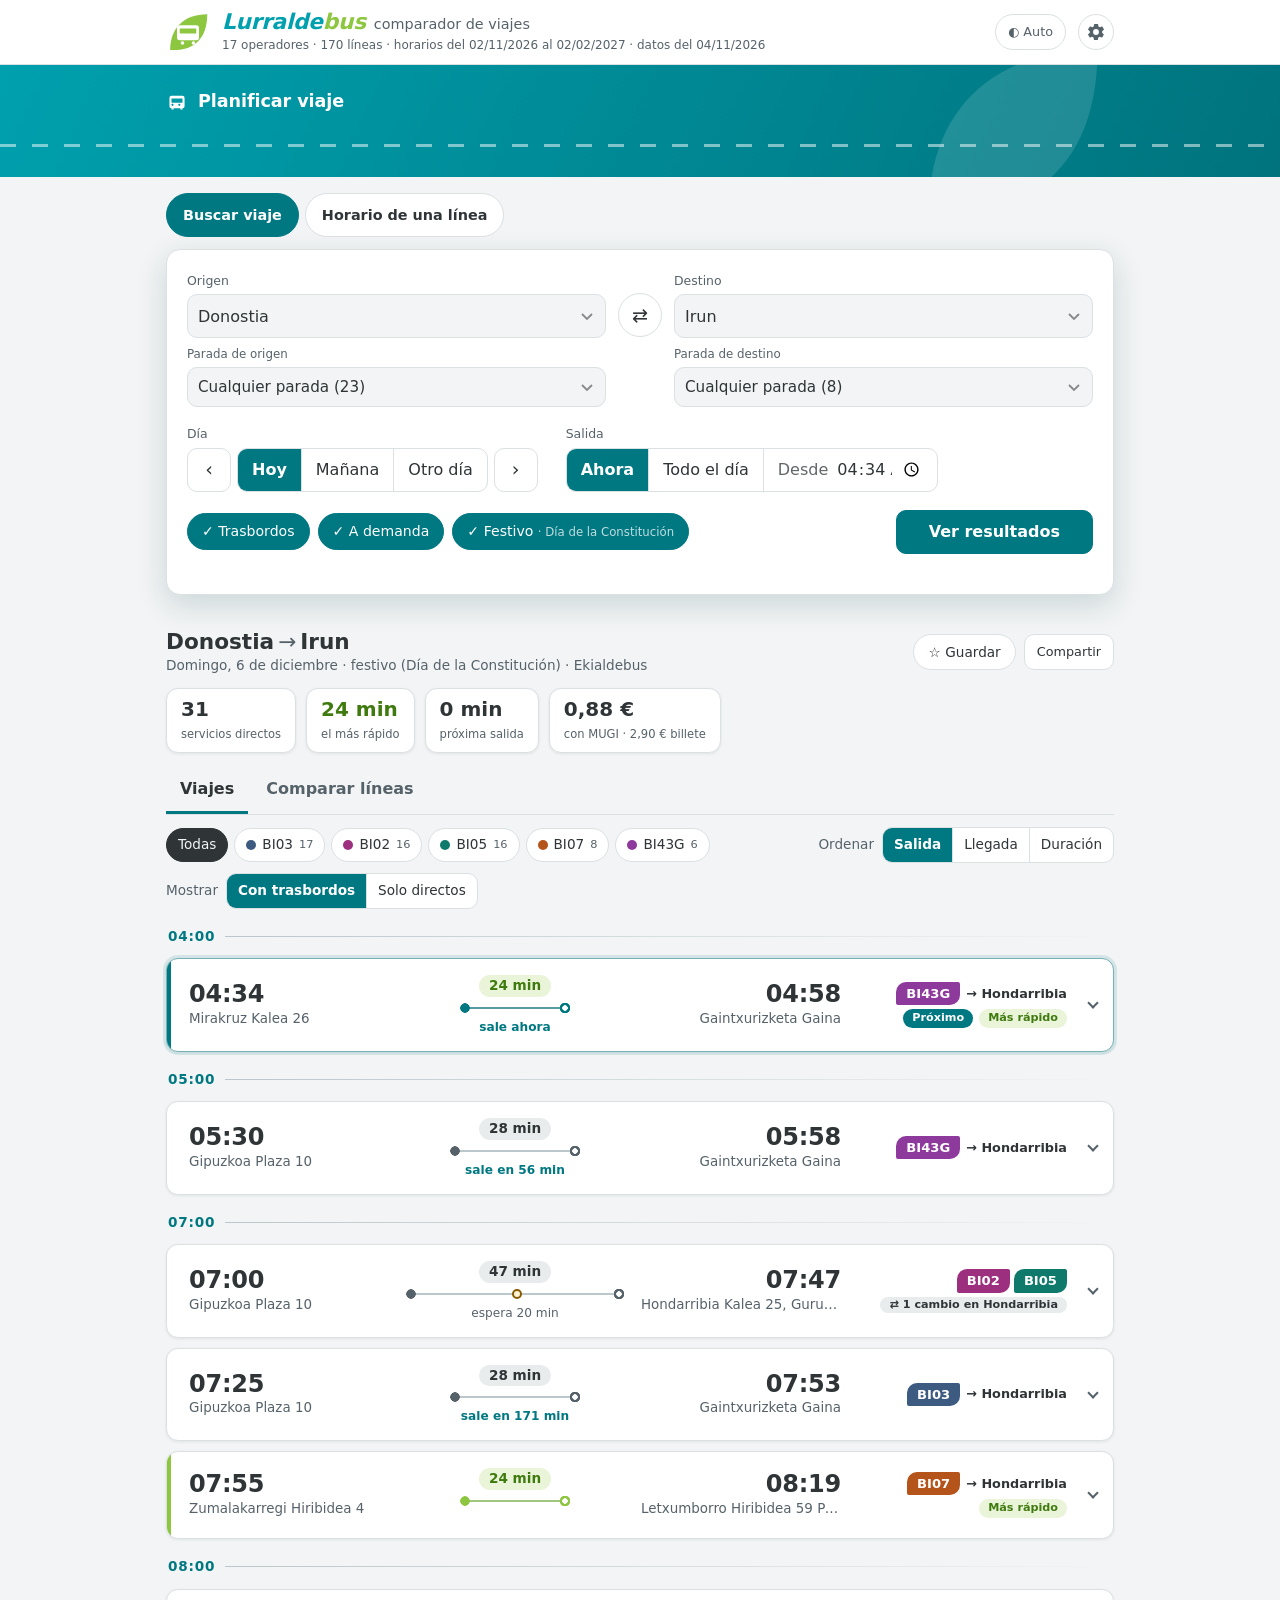
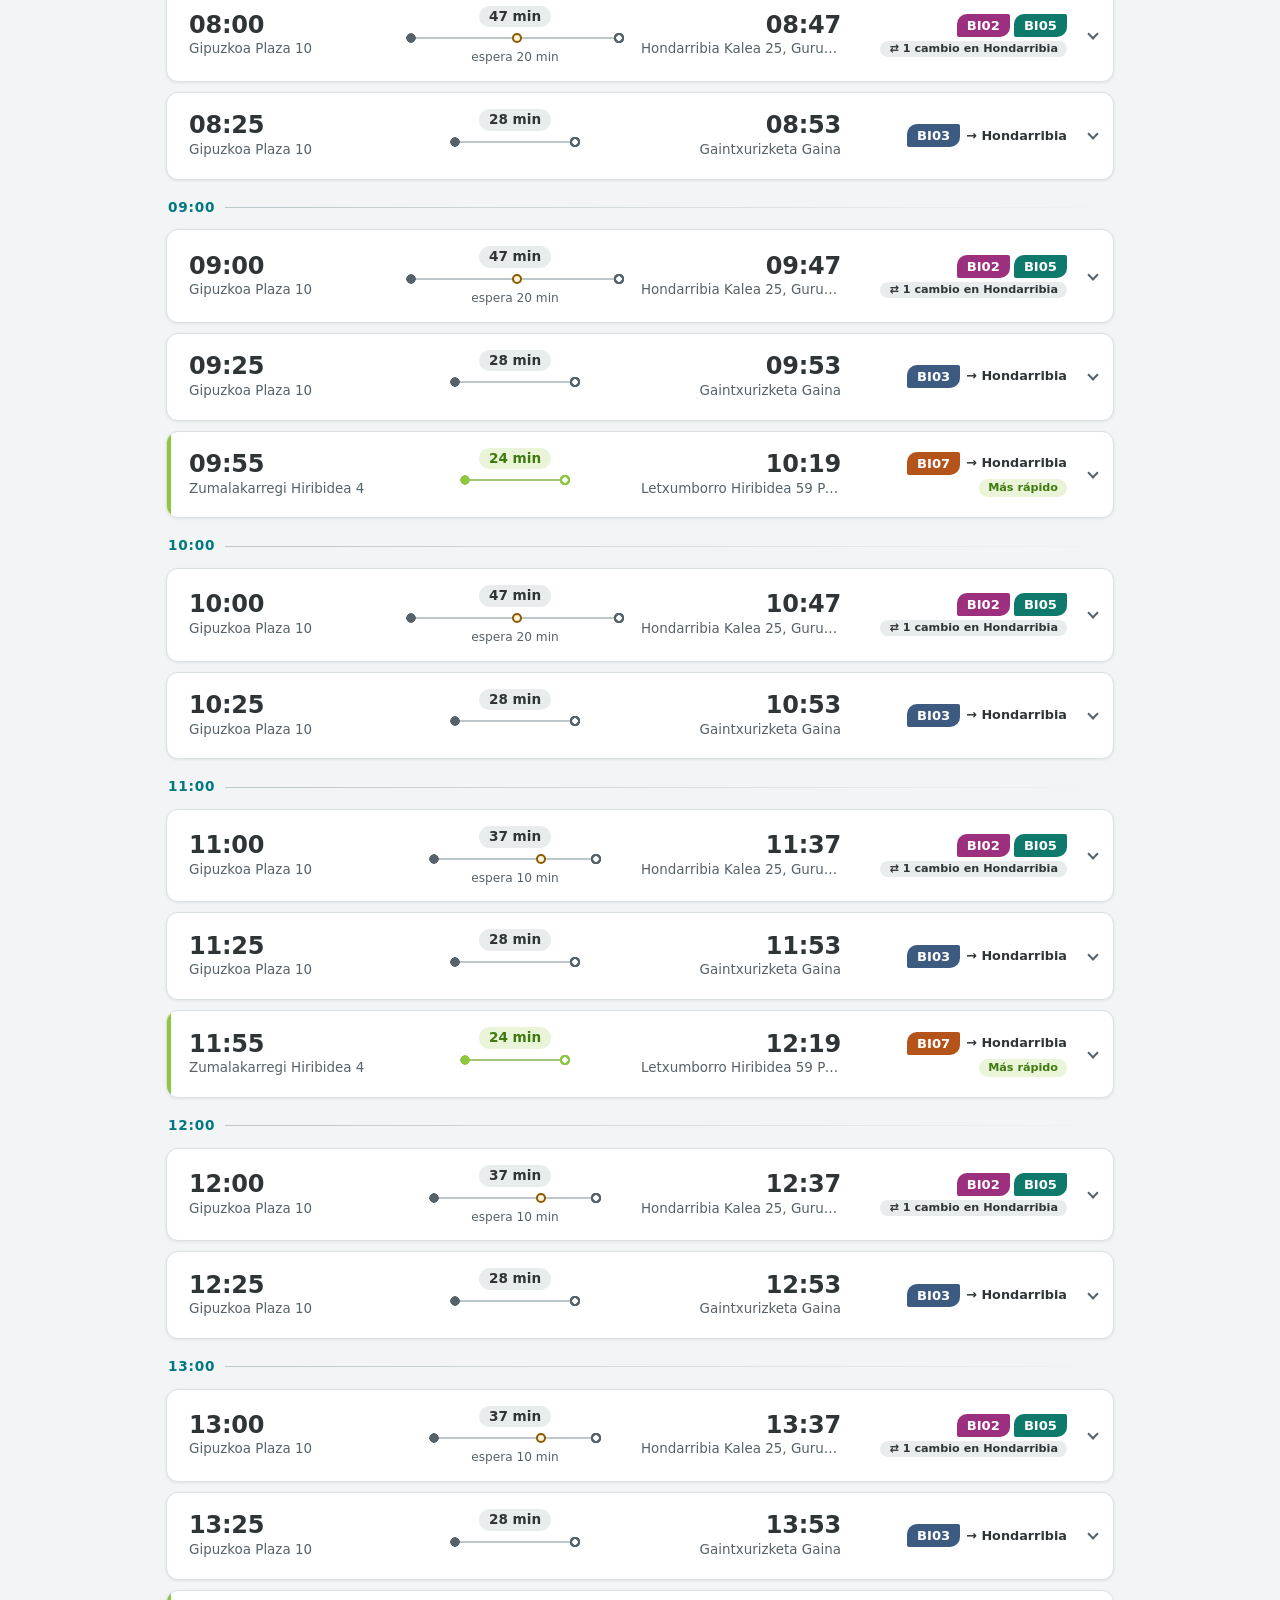
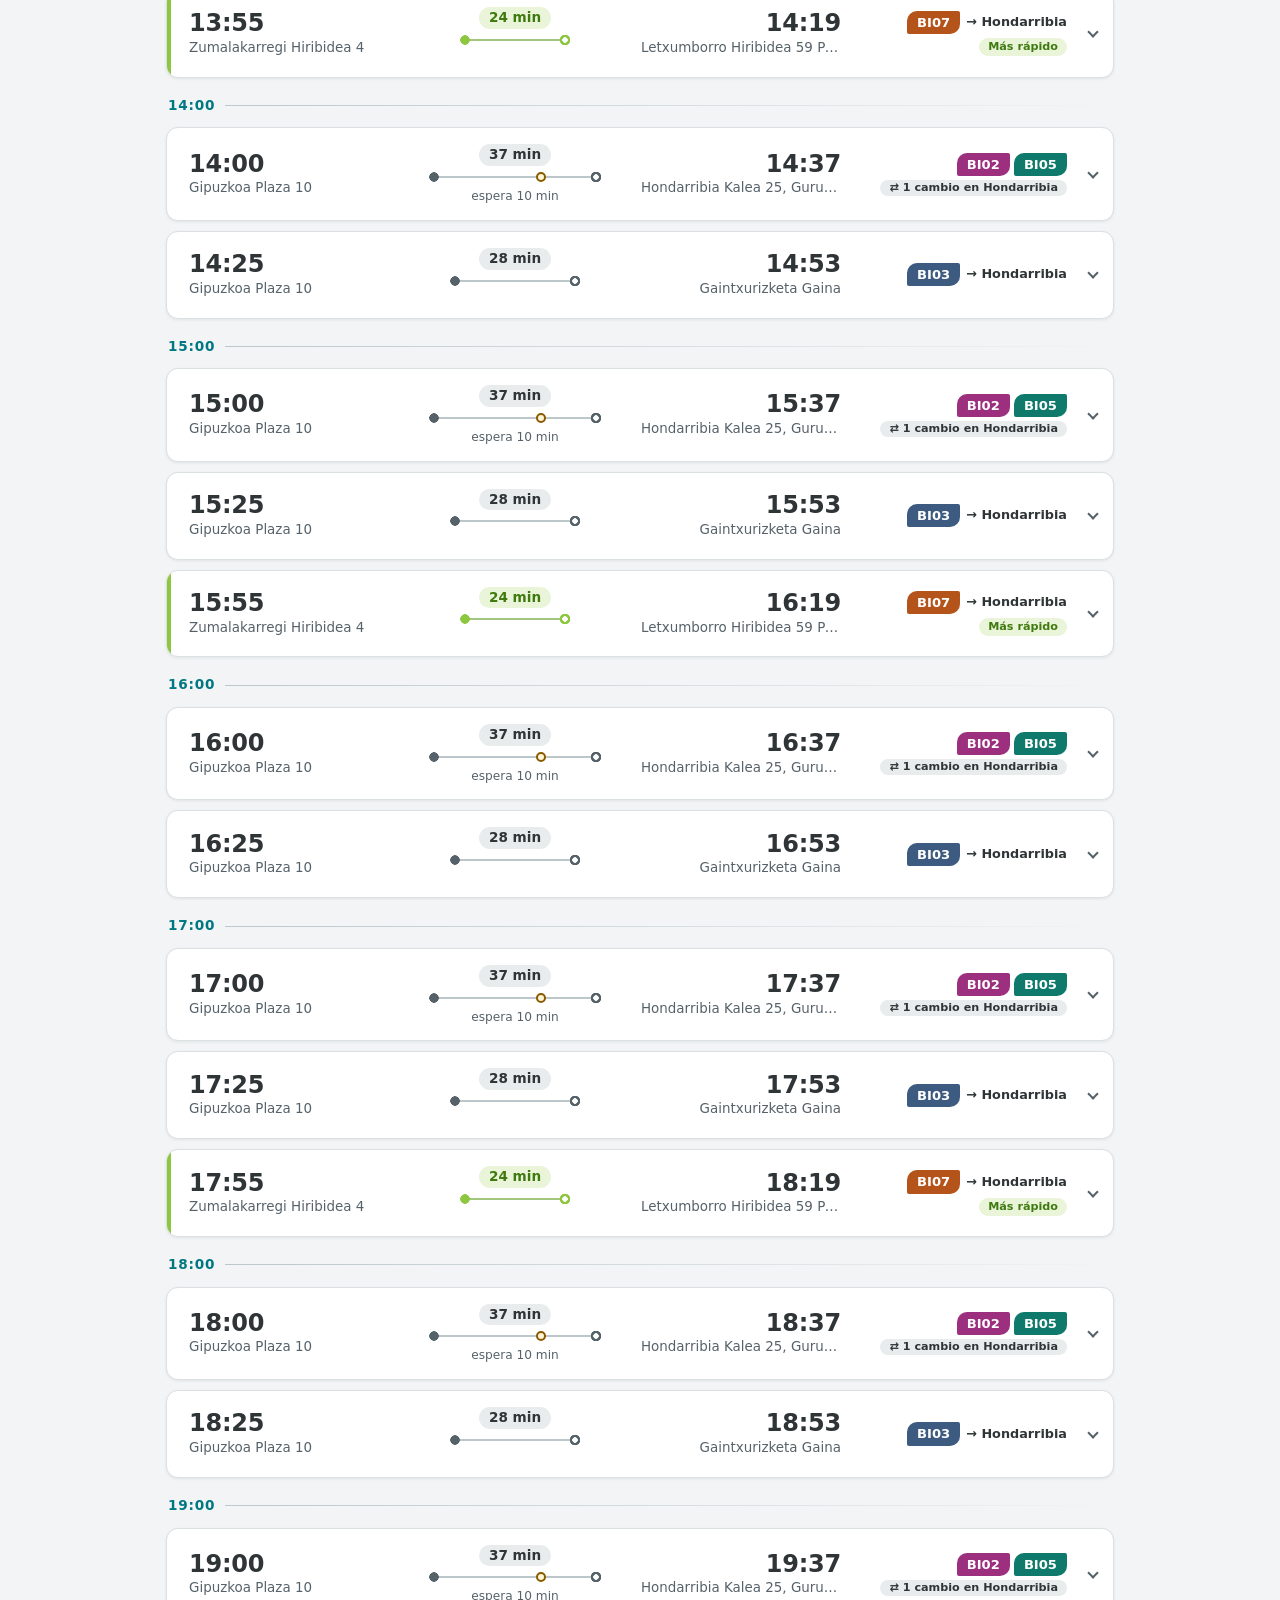
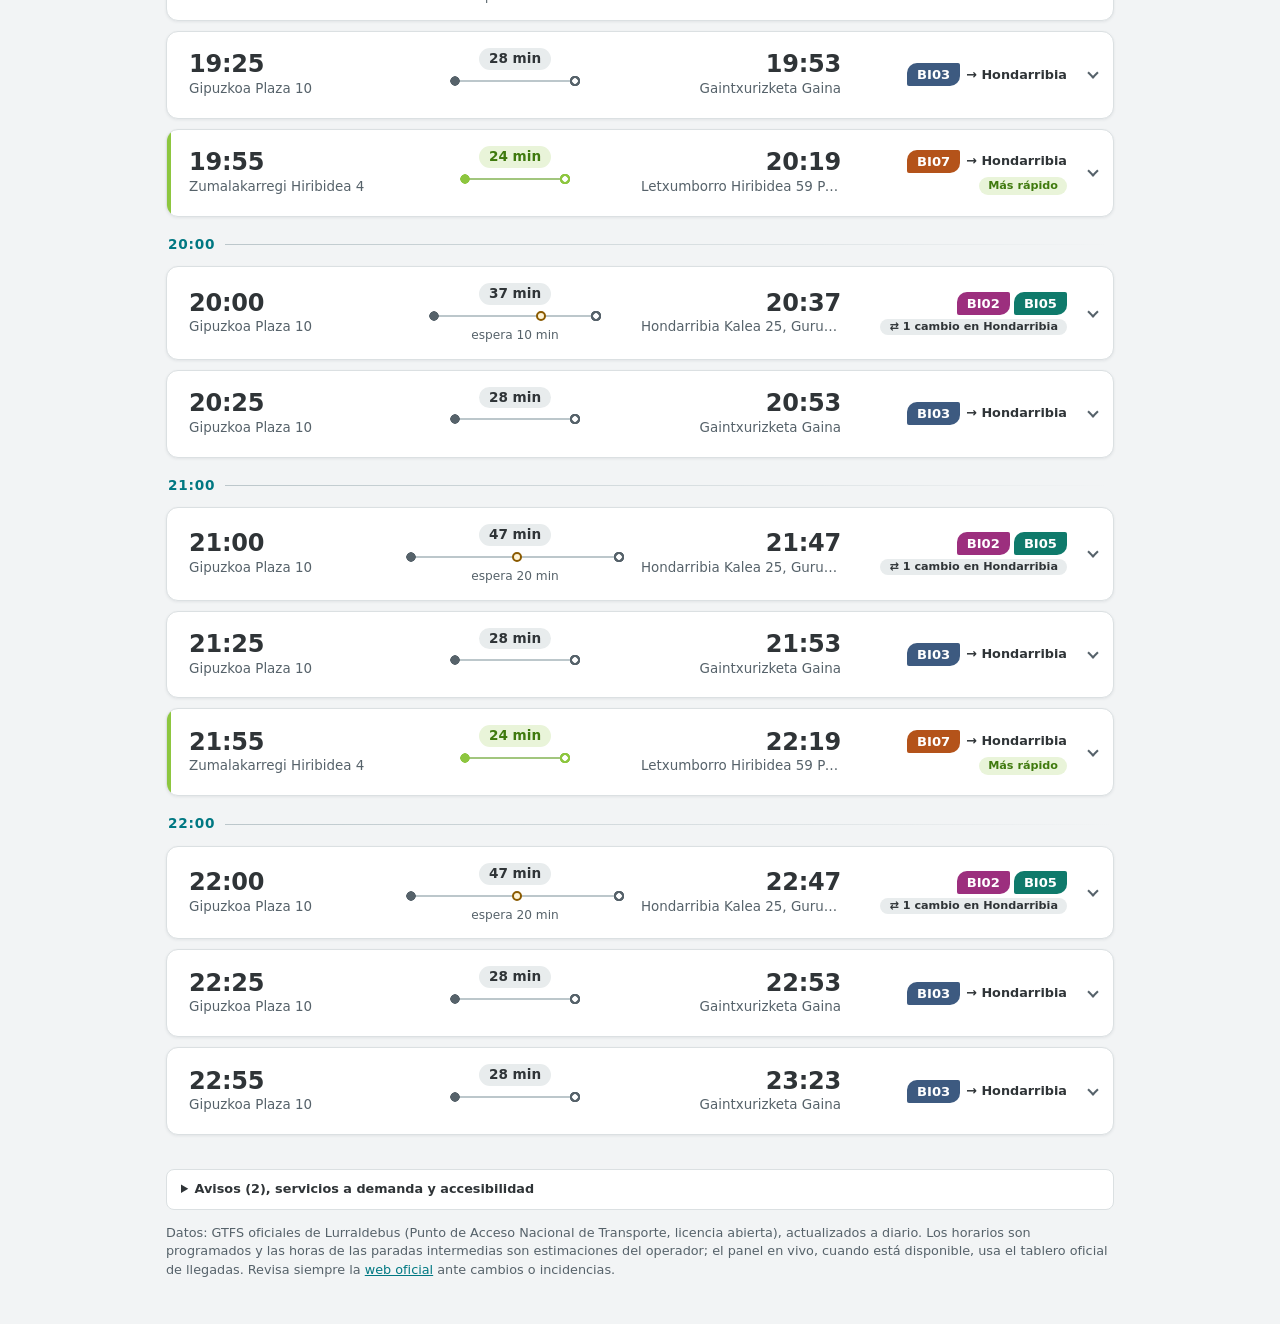
==== commit 4e3c4ea2: "Unificar el buscador de viajes entre escritorio y móvil Mismo formulario en ambos tamaños: municipio" ====
--- a/web/index.html
+++ b/web/index.html
@@ -72,11 +72,14 @@
   </div>
 
   <form id="form" class="panel" autocomplete="off">
-    <!-- móvil: barra compacta que sustituye al formulario mientras se miran resultados -->
-    <button type="button" id="psum" class="psum" aria-expanded="false" aria-controls="pfull">
-      <span class="psum-text"><b id="psum-route"></b><small id="psum-when"></small></span>
-      <span class="psum-edit">Cambiar</span>
-    </button>
+    <!-- barra compacta (escritorio y móvil): sustituye al formulario mientras se miran resultados -->
+    <div class="bar">
+      <button type="button" id="psum" class="psum" aria-expanded="false" aria-controls="pfull">
+        <span class="psum-text"><b id="psum-route"></b><small id="psum-when"></small></span>
+        <span class="psum-edit">Cambiar</span>
+      </button>
+      <button type="button" id="pswap" class="icon bar-swap" title="Invertir origen y destino" aria-label="Invertir origen y destino">⇄</button>
+    </div>
 
     <div id="pfull" class="pfull">
       <div class="linesel field">
@@ -88,7 +91,7 @@
           <label>Origen <select id="o"></select></label>
           <label class="stoplbl">Parada de origen <select id="os" class="stop"></select></label>
         </div>
-        <button type="button" id="swap" class="icon" title="Intercambiar origen y destino" aria-label="Intercambiar origen y destino">⇄</button>
+        <button type="button" id="swap" class="icon rswap" title="Intercambiar origen y destino" aria-label="Intercambiar origen y destino">⇄</button>
         <div class="rcol">
           <label>Destino <select id="d"></select></label>
           <label class="stoplbl">Parada de destino <select id="ds" class="stop"></select></label>
@@ -100,39 +103,34 @@
           <span class="lbl">Día</span>
           <div class="daynav">
             <button type="button" id="prev" class="icon" aria-label="Día anterior">‹</button>
-            <input type="date" id="date" required aria-label="Día">
+            <div class="seg" id="dayq">
+              <button type="button" data-day="0">Hoy</button>
+              <button type="button" data-day="1">Mañana</button>
+              <label class="segopt" id="datebtn"><span id="datelabel">Otro día</span><input type="date" id="date" required aria-label="Elegir otro día"></label>
+            </div>
             <button type="button" id="next" class="icon" aria-label="Día siguiente">›</button>
           </div>
         </div>
-        <div class="field">
-          <span class="lbl nolbl">&nbsp;</span>
-          <div class="seg" id="dayq">
-            <button type="button" data-day="0">Hoy</button>
-            <button type="button" data-day="1">Mañana</button>
-          </div>
-        </div>
         <div class="field timefield">
-          <span class="lbl">Desde las</span>
-          <input type="time" id="time" aria-label="Hora de salida mínima">
-        </div>
-        <div class="field timefield">
-          <span class="lbl nolbl">&nbsp;</span>
-          <div class="seg">
+          <span class="lbl">Salida</span>
+          <div class="seg" id="timeq">
             <button type="button" id="now">Ahora</button>
             <button type="button" id="allday">Todo el día</button>
+            <label class="segopt segtime" id="timebtn"><span>Desde</span><input type="time" id="time" aria-label="Hora de salida mínima"></label>
           </div>
         </div>
       </div>
 
-      <div class="opts" role="group" aria-label="Filtros">
-        <label class="toggle t-only" title="Mostrar también combinaciones con un cambio de autobús, mezcladas con los directos"><input type="checkbox" id="transfers" checked><span>Trasbordos</span></label>
-        <label class="toggle t-only" title="Líneas cuyo código acaba en E: hay que pedirlas por teléfono con antelación"><input type="checkbox" id="demand" checked><span>A demanda <small>(hay que llamar)</small></span></label>
-        <label class="toggle" title="Aplica el horario de domingo"><input type="checkbox" id="holiday"><span>Festivo <small id="holname">· horario de domingo</small></span></label>
+      <div class="formfoot">
+        <div class="opts" role="group" aria-label="Filtros">
+          <label class="toggle t-only" title="Mostrar también combinaciones con un cambio de autobús, mezcladas con los directos"><input type="checkbox" id="transfers" checked><span>Trasbordos</span></label>
+          <label class="toggle t-only" title="Líneas cuyo código acaba en E: hay que pedirlas por teléfono con antelación"><input type="checkbox" id="demand" checked><span>A demanda</span></label>
+          <label class="toggle" title="Aplica el horario de domingo"><input type="checkbox" id="holiday"><span>Festivo <small id="holname"></small></span></label>
+        </div>
+        <button type="button" id="pdone" class="done">Ver resultados</button>
       </div>
 
       <div class="recent" id="recent" hidden></div>
-
-      <button type="button" id="pdone" class="done">Ver resultados</button>
     </div>
   </form>
 
--- a/web/style.css
+++ b/web/style.css
@@ -3,7 +3,7 @@
   --accent: #007882; --accent-ink: #fff; --teal: #00a0ae;
   --good: #3f7a0e; --good-bg: #e9f4d9; --brand: #8dc63f;
   --warn-bg: #fff4d6; --warn: #8a5a00; --chip: #e8eced; --shadow: 0 1px 3px rgba(20, 40, 45, .08);
-  --band: #00a0ae; --band-ink: #fff;
+  --band: #00a0ae; --band-ink: #fff; --line2: #bcc7cb; --bad: #b3261e; --bad-bg: #fdeceb; --bus-ico: url("data:image/svg+xml,%3Csvg xmlns='http://www.w3.org/2000/svg' viewBox='0 0 32 32'%3E%3Cpath d='M8 7h16a3 3 0 0 1 3 3v12a3 3 0 0 1-3 3v2h-3v-2h-10v2H8v-2a3 3 0 0 1-3-3V10a3 3 0 0 1 3-3zm0 4v6h16v-6zm3 9a1.6 1.6 0 1 0 0 .1zm10 0a1.6 1.6 0 1 0 0 .1z' fill='%23fff'/%3E%3C/svg%3E");
   color-scheme: light dark;
 }
 @media (prefers-color-scheme: dark) {
@@ -12,7 +12,7 @@
     --accent: #3cc6d3; --accent-ink: #06262a; --teal: #3cc6d3;
     --good: #a6dc5c; --good-bg: #20301a; --brand: #8dc63f;
     --warn-bg: #3a2f10; --warn: #f0c36a; --chip: #213036; --shadow: none;
-    --band: #00525a; --band-ink: #e6f7f9;
+    --band: #00525a; --band-ink: #e6f7f9; --line2: #3b4e55; --bad: #ff8f86; --bad-bg: #3d1b19; --bus-ico: url("data:image/svg+xml,%3Csvg xmlns='http://www.w3.org/2000/svg' viewBox='0 0 32 32'%3E%3Cpath d='M8 7h16a3 3 0 0 1 3 3v12a3 3 0 0 1-3 3v2h-3v-2h-10v2H8v-2a3 3 0 0 1-3-3V10a3 3 0 0 1 3-3zm0 4v6h16v-6zm3 9a1.6 1.6 0 1 0 0 .1zm10 0a1.6 1.6 0 1 0 0 .1z' fill='%2310240a'/%3E%3C/svg%3E");
   }
 }
 :root[data-theme=light] { color-scheme: light; }
@@ -21,7 +21,7 @@
   --accent: #3cc6d3; --accent-ink: #06262a; --teal: #3cc6d3;
   --good: #a6dc5c; --good-bg: #20301a; --brand: #8dc63f;
   --warn-bg: #3a2f10; --warn: #f0c36a; --chip: #213036; --shadow: none;
-  --band: #00525a; --band-ink: #e6f7f9;
+  --band: #00525a; --band-ink: #e6f7f9; --line2: #3b4e55; --bad: #ff8f86; --bad-bg: #3d1b19; --bus-ico: url("data:image/svg+xml,%3Csvg xmlns='http://www.w3.org/2000/svg' viewBox='0 0 32 32'%3E%3Cpath d='M8 7h16a3 3 0 0 1 3 3v12a3 3 0 0 1-3 3v2h-3v-2h-10v2H8v-2a3 3 0 0 1-3-3V10a3 3 0 0 1 3-3zm0 4v6h16v-6zm3 9a1.6 1.6 0 1 0 0 .1zm10 0a1.6 1.6 0 1 0 0 .1z' fill='%2310240a'/%3E%3C/svg%3E");
   color-scheme: dark;
 }
 * { box-sizing: border-box; }
@@ -43,15 +43,22 @@
 .theme { margin-left: auto; min-height: 36px; padding: 4px 12px; font-size: .8rem; border-radius: 999px; white-space: nowrap; color: var(--muted); }
 .theme:hover { color: var(--ink); }
 #validity { margin: 2px 0 0; font-size: .75rem; color: var(--muted); }
-.band { background: var(--band); color: var(--band-ink); height: 104px; }
-.band-in { max-width: 980px; margin: 0 auto; padding: 24px 16px 0; display: flex; align-items: center; gap: 10px; font-weight: 600; }
+.band { position: relative; overflow: hidden; height: 112px; color: var(--band-ink);
+  background: linear-gradient(115deg, var(--band) 0%, color-mix(in srgb, var(--band) 72%, #000) 100%); }
+.band::before { content: ""; position: absolute; right: max(2%, calc(50% - 470px)); top: -34px; width: 200px; height: 200px; opacity: .13;
+  background: url("data:image/svg+xml,%3Csvg xmlns='http://www.w3.org/2000/svg' viewBox='0 0 32 32'%3E%3Cpath d='M3 29C3 13 13 3 30 3c0 17-9 27-27 26z' fill='%23fff'/%3E%3C/svg%3E") center / contain no-repeat; }
+/* carretera: línea discontinua que avanza despacio */
+.band::after { content: ""; position: absolute; left: 0; right: 0; bottom: 30px; height: 3px; opacity: .5; animation: road 2.4s linear infinite;
+  background: repeating-linear-gradient(90deg, #fff 0 16px, transparent 16px 32px); }
+@keyframes road { to { background-position-x: 32px; } }
+.band-in { position: relative; z-index: 1; max-width: 980px; margin: 0 auto; padding: 24px 16px 0; display: flex; align-items: center; gap: 10px; font-weight: 700; font-size: 1.1rem; letter-spacing: -.005em; }
 .band-in svg { width: 22px; height: 22px; fill: currentColor; }
 main { max-width: 980px; margin: 0 auto; padding: 0 16px 24px; }
 footer { max-width: 980px; margin: 0 auto; padding: 0 16px 32px; color: var(--muted); font-size: .8rem; }
 .muted { color: var(--muted); font-size: .85rem; }
 
 /* formulario */
-.panel { background: var(--card); border: 1px solid var(--line); border-radius: 8px; padding: 22px 20px; box-shadow: 0 4px 14px rgba(0, 60, 70, .14); margin-top: -20px; position: relative; }
+.panel { scroll-margin-top: 10px; background: var(--card); border: 1px solid var(--line); border-radius: 14px; padding: 22px 20px; box-shadow: 0 10px 30px rgba(0, 60, 70, .16); margin-top: -20px; position: relative; }
 label, .lbl { display: flex; flex-direction: column; gap: 4px; font-size: .78rem; color: var(--muted); min-width: 0; }
 .lbl { display: block; margin-bottom: 4px; }
 select, input[type=date], input[type=time], .settings input[type=text], .settings input[type=url] {
@@ -95,39 +102,57 @@
 .rcol { display: flex; flex-direction: column; gap: 8px; min-width: 0; }
 .stoplbl { font-size: .74rem; }
 .stoplbl[hidden] { display: none; }
-select.stop { font-size: .92rem; min-height: 38px; padding: 6px 10px; }
-/* barra compacta (solo móvil) y botón "Ver resultados" */
-.psum { display: none; width: 100%; min-height: 58px; padding: 8px 14px; border: 0; border-radius: 8px; background: transparent; text-align: left; align-items: center; gap: 12px; }
+.stoplbl .combo-in { font-size: .95rem; min-height: 40px; padding-top: 6px; padding-bottom: 6px; }
+/* barra compacta (escritorio y móvil) que sustituye al formulario mientras se miran resultados */
+.bar { display: none; align-items: center; gap: 2px; }
+.panel.collapsed { position: sticky; top: 8px; z-index: 30; padding: 0; }
+.panel.collapsed .pfull { display: none; }
+.panel.collapsed .bar { display: flex; }
+.pfull { animation: rise .22s ease; }
+.psum { flex: 1; min-width: 0; display: flex; align-items: center; gap: 12px; min-height: 60px; padding: 8px 6px 8px 16px; border: 0; border-radius: 14px; background: transparent; text-align: left; }
+.psum:hover { background: color-mix(in srgb, var(--chip) 40%, transparent); }
 .psum-text { flex: 1; min-width: 0; display: flex; flex-direction: column; }
 .psum-text b { font-size: 1.05rem; white-space: nowrap; overflow: hidden; text-overflow: ellipsis; }
-.psum-text small { color: var(--muted); font-size: .85rem; }
+.psum-text small { color: var(--muted); font-size: .85rem; white-space: nowrap; overflow: hidden; text-overflow: ellipsis; }
 .psum-edit { color: var(--accent); font-weight: 700; font-size: .9rem; }
-.done { display: none; width: 100%; margin-top: 14px; background: var(--accent); color: var(--accent-ink); border-color: var(--accent); font-weight: 700; }
-.recent { display: flex; flex-wrap: wrap; gap: 8px; align-items: center; margin-top: 20px; font-size: .82rem; color: var(--muted); }
+.bar-swap { flex: none; margin-right: 10px; border-radius: 999px; color: var(--muted); }
+.bar-swap:hover { color: var(--accent); }
+.done { display: block; width: 100%; background: var(--accent); color: var(--accent-ink); border-color: var(--accent); font-weight: 700; }
+.recent { display: flex; flex-wrap: wrap; gap: 8px; align-items: center; margin-top: 18px; font-size: .82rem; color: var(--muted); }
 .rchip { min-height: 34px; padding: 3px 12px; border-radius: 999px; font-size: .85rem; }
 button { font: inherit; cursor: pointer; border: 1px solid var(--line); background: var(--card);
   color: var(--ink); border-radius: 10px; padding: 8px 12px; min-height: 44px; }
 button:hover { border-color: var(--accent); }
 button.icon { padding: 6px 12px; font-size: 1.2rem; line-height: 1; min-width: 44px; }
-.route { display: grid; grid-template-columns: 1fr auto 1fr; gap: 10px; align-items: start; }
-.route > button { margin-top: 20px; }
-.when { display: flex; flex-wrap: wrap; gap: 14px 16px; align-items: flex-end; margin-top: 20px; }
-.daynav { display: flex; gap: 6px; }
-.daynav input { width: 160px; }
-.field input[type=time] { width: 130px; }
+.route { display: grid; grid-template-columns: minmax(0, 1fr) auto minmax(0, 1fr); gap: 12px; align-items: start; }
+.rswap { margin-top: 21px; border-radius: 999px; }
+.rswap:hover { color: var(--accent); }
+.when { display: flex; flex-wrap: wrap; gap: 16px 28px; align-items: flex-start; margin-top: 18px; }
+.field { min-width: 0; }
+.daynav { display: flex; align-items: center; gap: 6px; }
+/* segmentos: botones y campos (fecha, hora) con el mismo aspecto */
 .seg { display: inline-flex; border: 1px solid var(--line); border-radius: 10px; overflow: hidden; background: var(--card); }
-.seg button { border: 0; border-radius: 0; min-height: 42px; padding: 6px 13px; background: transparent; white-space: nowrap; }
-.seg button + button { border-left: 1px solid var(--line); }
-.seg button[aria-pressed=true] { background: var(--accent); color: var(--accent-ink); font-weight: 600; }
-.opts { display: flex; flex-wrap: wrap; gap: 8px; margin-top: 18px; }
+.seg > * { border: 0; border-radius: 0; min-height: 42px; padding: 6px 14px; background: transparent; color: var(--ink); white-space: nowrap; font: inherit; }
+.seg > * + * { border-left: 1px solid var(--line); }
+.seg > [aria-pressed=true], .seg > .on { background: var(--accent); color: var(--accent-ink); font-weight: 600; }
+.seg > .segopt { position: relative; display: flex; flex-direction: row; align-items: center; justify-content: center; gap: 8px; cursor: pointer; font-size: 1rem; }
+.segopt span { color: inherit; font-size: inherit; }
+.segopt input { font: inherit; color: inherit; background: transparent; border: 0; padding: 0; min-height: 0; width: auto; color-scheme: inherit; }
+#datebtn input { position: absolute; inset: 0; width: 100%; height: 100%; opacity: 0; cursor: pointer; }
+.segtime input { width: 5.4rem; }
+.segtime span { opacity: .75; }
+.segopt:focus-within { outline: 2px solid var(--accent); outline-offset: -2px; }
+.formfoot { display: flex; flex-wrap: wrap; align-items: center; justify-content: space-between; gap: 14px 20px; margin-top: 18px; }
+.opts { display: flex; flex-wrap: wrap; gap: 8px; }
 .toggle { flex-direction: row; cursor: pointer; }
 .toggle input { position: absolute; opacity: 0; pointer-events: none; }
-.toggle span { padding: 6px 13px; border: 1px solid var(--line); border-radius: 999px; font-size: .85rem; color: var(--ink); background: var(--bg); }
+.toggle span { padding: 7px 14px; border: 1px solid var(--line); border-radius: 999px; font-size: .88rem; color: var(--ink); background: var(--bg); }
 .toggle span::before { content: "○ "; color: var(--muted); }
 .toggle input:checked + span { background: var(--accent); border-color: var(--accent); color: var(--accent-ink); }
 .toggle input:checked + span::before { content: "✓ "; color: inherit; }
 .toggle input:focus-visible + span { outline: 2px solid var(--accent); outline-offset: 2px; }
 .toggle small { opacity: .75; }
+@media (min-width: 701px) { .done { width: auto; padding: 8px 32px; } }
 
 /* resumen */
 .summary { display: flex; flex-wrap: wrap; gap: 12px 24px; align-items: center; margin: 20px 0 4px; }
@@ -135,7 +160,11 @@
 .summary h2 { font-size: 1.35rem; line-height: 1.2; overflow-wrap: anywhere; }
 .summary h2 .arr { color: var(--muted); font-weight: 400; margin: 0 .25rem; }
 .kpis { display: flex; gap: 10px; flex-wrap: wrap; }
-.kpi { background: var(--card); border: 1px solid var(--line); border-radius: 8px; padding: 8px 14px; min-width: 96px; }
+@media (min-width: 701px) {
+  .summary .actions { order: 2; margin-left: auto; }
+  .summary .kpis { order: 3; flex-basis: 100%; }
+}
+.kpi { background: var(--card); border: 1px solid var(--line); border-radius: 12px; padding: 8px 14px; min-width: 96px; box-shadow: var(--shadow); }
 .kpi b { display: block; white-space: nowrap; font-size: 1.25rem; line-height: 1.2; font-variant-numeric: tabular-nums; }
 .kpi span { font-size: .72rem; color: var(--muted); }
 .kpi.good b { color: var(--good); }
@@ -168,38 +197,59 @@
 .sort .seg button { min-height: 34px; font-size: .85rem; padding: 4px 11px; }
 .notice { background: var(--warn-bg); color: var(--warn); padding: 10px 14px; border-radius: 12px; font-size: .9rem; margin: 10px 0; }
 .empty { padding: 36px 12px; text-align: center; color: var(--muted); }
-.hour { margin: 10px 0 4px; padding: 6px 2px; font-size: .82rem; font-weight: 700; color: var(--muted); letter-spacing: .04em; display: flex; align-items: center; gap: 10px;
-  position: sticky; top: 0; z-index: 5; background: var(--bg); }
-.hour::after { content: ""; flex: 1; height: 1px; background: var(--line); }
+.hour { margin: 12px 0 6px; padding: 6px 2px; font-size: .85rem; font-weight: 700; color: var(--accent); letter-spacing: .06em; font-variant-numeric: tabular-nums; display: flex; align-items: center; gap: 10px;
+  position: sticky; top: var(--bar-h, 0px); z-index: 5; background: var(--bg); }
+.hour::after { content: ""; flex: 1; height: 1px; background: linear-gradient(to right, var(--line2), transparent); }
 .section { margin: 22px 0 8px; font-size: 1.05rem; }
 .section small { color: var(--muted); font-weight: 400; font-size: .85rem; }
 
-/* tarjetas de viaje */
-.trip { background: var(--card); border: 1px solid var(--line); border-radius: 8px; margin-bottom: 8px; box-shadow: var(--shadow); }
-.trip[open] { border-color: var(--muted); }
-.trip > summary { list-style: none; cursor: pointer; padding: 12px 14px; display: grid; align-items: center; gap: 6px 14px;
-  grid-template-columns: minmax(0, 1fr) 132px minmax(0, 1fr) 128px; }
+/* tarjetas de viaje
+   Escritorio: salida · trayecto · llegada · quién lo hace. Móvil: línea de tiempo vertical (ver @media). */
+.trip { position: relative; overflow: hidden; background: var(--card); border: 1px solid var(--line); border-radius: 12px; margin-bottom: 10px;
+  box-shadow: var(--shadow); transition: border-color .2s, box-shadow .2s, transform .2s; }
+.trip::before { content: ""; position: absolute; left: 0; top: 0; bottom: 0; width: 4px; background: var(--bar, transparent); }
+.trip.fastest { --bar: var(--brand); --tdot: var(--brand); }
+.trip.demand { --bar: #d49a00; }
+.trip.is-next { --bar: var(--accent); --tdot: var(--accent); border-color: color-mix(in srgb, var(--accent) 45%, var(--line));
+  box-shadow: 0 0 0 3px color-mix(in srgb, var(--accent) 12%, transparent), var(--shadow); }
+.trip:hover { border-color: color-mix(in srgb, var(--accent) 50%, var(--line)); box-shadow: 0 6px 18px rgba(0, 60, 70, .10); transform: translateY(-1px); }
+.trip[open] { border-color: color-mix(in srgb, var(--accent) 55%, var(--line)); transform: none; }
+.trip > summary { list-style: none; cursor: pointer; position: relative; padding: 14px 16px 14px 22px; display: grid; align-items: center; gap: 6px 16px;
+  grid-template-columns: minmax(0, 1fr) minmax(130px, 220px) minmax(0, 1fr) minmax(130px, 210px) 14px; }
 .trip > summary::-webkit-details-marker { display: none; }
-.trip > summary:hover { background: color-mix(in srgb, var(--chip) 45%, transparent); border-radius: 8px; }
+.trip > summary:active { background: color-mix(in srgb, var(--chip) 50%, transparent); }
 .end { min-width: 0; }
-.clkrow { display: flex; align-items: center; gap: 8px; }
-.end.r { text-align: right; }
-.clk { display: block; font-size: 1.45rem; line-height: 1.15; font-weight: 700; font-variant-numeric: tabular-nums; white-space: nowrap; }
+.end.arr { text-align: right; }
+.clk { display: block; position: relative; font-size: 1.5rem; line-height: 1.15; font-weight: 700; font-variant-numeric: tabular-nums; letter-spacing: -.01em; white-space: nowrap; }
 .end small { display: block; color: var(--muted); font-size: .84rem; white-space: nowrap; overflow: hidden; text-overflow: ellipsis; }
 .mid { text-align: center; min-width: 0; }
-.dur { font-weight: 700; font-size: .9rem; font-variant-numeric: tabular-nums; }
-.track { display: block; height: 6px; background: var(--chip); border-radius: 3px; margin: 3px 0; overflow: hidden; }
-.track i { display: block; height: 100%; background: var(--muted); border-radius: 3px; }
-.trip.fastest .track i { background: var(--brand); }
-.trip.fastest .dur { color: var(--good); }
+.dur { display: inline-block; padding: 1px 10px; border-radius: 999px; background: var(--chip); font-weight: 700; font-size: .85rem; font-variant-numeric: tabular-nums; }
+.trip.fastest .dur { background: var(--good-bg); color: var(--good); }
+/* trayecto: línea con punto de salida y anillo de llegada; su largo es proporcional a la duración */
+.track { --dot: var(--tdot, var(--muted)); position: relative; display: block; height: 12px; margin: 5px auto; width: var(--span, 100%); }
+.track::before { content: ""; position: absolute; left: 6px; right: 6px; top: 5px; height: 2px; border-radius: 1px; background: var(--line2); transform-origin: left; }
+.trip.fastest .track::before, .trip.is-next .track::before { background: color-mix(in srgb, var(--dot) 55%, var(--line2)); }
+.track::after { content: ""; position: absolute; inset: 0;
+  background: radial-gradient(circle, var(--dot) 0 4.5px, transparent 5px) left center / 12px 12px no-repeat,
+    radial-gradient(circle, var(--card) 0 2.5px, var(--dot) 3px 5px, transparent 5.5px) right center / 12px 12px no-repeat; }
+.xdot { position: absolute; z-index: 1; left: clamp(14%, var(--x), 86%); top: 50%; width: 10px; height: 10px; margin: -5px 0 0 -5px; border-radius: 50%;
+  background: var(--warn-bg); border: 2px solid var(--warn); }
 .mid small { display: block; font-size: .76rem; color: var(--muted); min-height: 1em; }
 .mid small.soon { color: var(--accent); font-weight: 700; }
-.who { display: flex; flex-direction: column; align-items: flex-end; gap: 3px; font-size: .8rem; color: var(--muted); text-align: right; min-width: 0; overflow-wrap: anywhere; }
+.who { display: flex; flex-flow: row wrap; justify-content: flex-end; align-items: center; gap: 4px 6px; font-size: .8rem; color: var(--muted); text-align: right; min-width: 0; overflow-wrap: anywhere; }
 .who .lines { display: flex; gap: 4px; flex-wrap: wrap; justify-content: flex-end; }
+.who .op { flex-basis: 100%; }
 .badge { display: inline-block; padding: 2px 10px; border-radius: 10px 2px 10px 2px; color: #fff; font-weight: 700; font-size: .82rem; }
-.tag { padding: 1px 9px; border-radius: 999px; font-size: .7rem; font-weight: 700; background: var(--chip); color: var(--ink); }
-.tag.next { background: var(--brand); color: #16210a; white-space: nowrap; }
-.tag.next.m { display: none; }
+.tag { padding: 1px 9px; border-radius: 999px; font-size: .7rem; font-weight: 700; background: var(--chip); color: var(--ink); white-space: nowrap; }
+.tag.next { background: var(--accent); color: var(--accent-ink); }
+.tag.quick { background: var(--good-bg); color: var(--good); }
+.chev { justify-self: end; width: 8px; height: 8px; border: solid var(--muted); border-width: 0 2px 2px 0; transform: rotate(45deg); transition: transform .25s, border-color .2s; margin-top: -3px; }
+.trip:hover .chev { border-color: var(--accent); }
+.trip[open] .chev { transform: rotate(-135deg); margin-top: 3px; border-color: var(--accent); }
+/* el detalle se despliega con altura animada donde el navegador lo permite */
+:root { interpolate-size: allow-keywords; }
+.trip::details-content { block-size: 0; overflow: clip; transition: block-size .3s ease, content-visibility .3s allow-discrete; }
+.trip[open]::details-content { block-size: auto; }
 .detail { padding: 4px 16px 14px; border-top: 1px solid var(--line); font-size: .88rem; }
 .detail h3 { margin: 12px 0 6px; font-size: .88rem; display: flex; gap: 6px 8px; align-items: center; flex-wrap: wrap; }
 .detail h3 span { min-width: 0; overflow-wrap: anywhere; }
@@ -214,10 +264,10 @@
 .detail li:first-child::after { top: calc(var(--pad) + var(--lh) / 2); }
 .detail li:last-child::after { bottom: calc(100% - var(--pad) - var(--lh) / 2); }
 .detail li:only-child::after { display: none; }
-.detail li::before { z-index: 1; left: calc(var(--axis) - 4px); top: calc(var(--pad) + var(--lh) / 2 - 4px);
+.detail li::before { z-index: 1; left: calc(var(--axis) + var(--ind, 0px) - 4px); top: calc(var(--pad) + var(--lh) / 2 - 4px);
   width: 8px; height: 8px; border-radius: 50%; background: var(--card); border: 2px solid var(--muted); box-sizing: border-box; }
 .detail li.end-stop { font-weight: 650; }
-.detail li.end-stop::before { left: calc(var(--axis) - 6px); top: calc(var(--pad) + var(--lh) / 2 - 6px);
+.detail li.end-stop::before { left: calc(var(--axis) + var(--ind, 0px) - 6px); top: calc(var(--pad) + var(--lh) / 2 - 6px);
   width: 12px; height: 12px; background: var(--accent); border: 3px solid var(--card);
   box-shadow: 0 0 0 1.5px var(--accent); }
 .detail li time { font-variant-numeric: tabular-nums; color: var(--muted); }
@@ -228,19 +278,31 @@
 /* con tiempo real: lo que el bus ya dejó atrás se atenúa y se marca dónde va */
 .detail li.is-past { opacity: .5; }
 .detail li.is-past::after { background: var(--accent); opacity: .6; }
-.detail li.is-bus::before { left: calc(var(--axis) - 7px); top: calc(var(--pad) + var(--lh) / 2 - 7px); width: 14px; height: 14px;
-  background: var(--good); border: 3px solid var(--card); box-shadow: 0 0 0 1.5px var(--good); animation: livepulse 2s ease-in-out infinite; }
+/* el bus: insignia con su icono sobre el hilo, con un anillo que late */
+.detail li.is-bus::before { left: calc(var(--axis) + var(--ind, 0px) - 11px); top: calc(var(--pad) + var(--lh) / 2 - 11px); width: 22px; height: 22px;
+  background: var(--good) var(--bus-ico) center / 14px 14px no-repeat; border: 2px solid var(--card); box-shadow: 0 0 0 1.5px var(--good);
+  animation: busring 2.2s ease-out infinite; }
+@keyframes busring { 0% { box-shadow: 0 0 0 1.5px var(--good), 0 0 0 0 color-mix(in srgb, var(--good) 55%, transparent); }
+  70%, 100% { box-shadow: 0 0 0 1.5px var(--good), 0 0 0 9px transparent; } }
 .transfer-note { margin: 12px 0 0; padding: 6px 10px; background: var(--warn-bg); color: var(--warn); border-radius: 8px; }
 
 /* entrada suave (se desactiva en refrescos automáticos y con "reducir movimiento") */
 @keyframes rise { from { opacity: 0; transform: translateY(8px); } to { opacity: 1; transform: none; } }
 #out.anim .trip { animation: rise .3s ease backwards; animation-delay: calc(var(--i, 0) * 22ms); }
 #out.anim .summary, #out.anim .card { animation: rise .3s ease backwards; }
+@keyframes draw { from { transform: scaleX(0); } to { transform: none; } }
+@keyframes pop { from { opacity: 0; } to { opacity: 1; } }
+#out.anim .track::before { animation: draw .55s cubic-bezier(.2, .7, .2, 1) backwards; animation-delay: calc(var(--i, 0) * 22ms + 120ms); }
+#out.anim .track::after, #out.anim .xdot { animation: pop .3s ease backwards; animation-delay: calc(var(--i, 0) * 22ms + 300ms); }
+.trip.is-next .track::after { animation: beacon 2.4s ease-in-out infinite; }
+@keyframes beacon { 0%, 100% { filter: none; } 50% { filter: drop-shadow(0 0 4px var(--accent)); } }
 .trip[open] > .detail { animation: rise .2s ease backwards; }
-.trip > summary:active { background: var(--chip); border-radius: 8px; }
 @media (prefers-reduced-motion: reduce) {
   html { scroll-behavior: auto; }
-  #out.anim .trip, #out.anim .summary, #out.anim .card, .trip[open] > .detail { animation: none; }
+  .band::after { animation: none; }
+  #out.anim .trip, #out.anim .summary, #out.anim .card, .trip[open] > .detail, #out.anim .track::before, #out.anim .track::after, #out.anim .xdot, .trip.is-next .track::after { animation: none; }
+  .trip, .chev { transition: none; }
+  .trip::details-content { transition: none; }
 }
 
 /* comparar */
@@ -276,27 +338,19 @@
   #validity { display: none; }
   .band { display: none; }
   .panel { padding: 18px 16px; margin-top: 12px; }
-  .panel.collapsed { position: sticky; top: 8px; z-index: 30; padding: 0; }
-  .panel.collapsed .pfull { display: none; }
-  .panel.collapsed .psum { display: flex; }
-  .panel:not(.collapsed) .done { display: block; }
-  .route { grid-template-columns: 1fr; gap: 10px; }
-  .route > button { margin: 0; justify-self: center; transform: rotate(90deg); }
-  /* día (con su acceso rápido) y hora: dos bloques con aire entre ellos */
-  .when { display: grid; grid-template-columns: 1fr 1.4fr; gap: 10px 12px; margin-top: 22px; align-items: end; }
-  .when .field:nth-child(1), .when .field:nth-child(2) { grid-column: 1 / -1; }
-  .when .field:nth-child(3) { margin-top: 12px; }
-  .when .field:nth-child(4) { margin-top: 12px; }
-  .nolbl { display: none; }
-  .daynav input { width: 100%; flex: 1; min-width: 0; }
-  .field input[type=time], .field .seg { width: 100%; }
-  .field .seg button { flex: 1; padding: 6px 8px; }
-  .when .field:nth-child(4) .seg button { font-size: .9rem; }
-  .opts { margin-top: 18px; gap: 8px; }
-  .toggle { flex: 1 1 auto; }
-  .toggle span { display: block; text-align: center; padding: 9px 12px; }
-  .recent { margin-top: 22px; }
-  .done { margin-top: 22px; }
+  .panel.collapsed { padding: 0; }
+  /* origen y destino apilados con el intercambio a la derecha, en vertical */
+  .route { grid-template-columns: minmax(0, 1fr) 44px; gap: 10px 8px; }
+  .route > .rcol:first-child { grid-column: 1; grid-row: 1; }
+  .route > .rcol:last-child { grid-column: 1; grid-row: 2; }
+  .rswap { grid-column: 2; grid-row: 1 / 3; align-self: center; margin: 0; transform: rotate(90deg); }
+  .when { flex-direction: column; gap: 14px; margin-top: 16px; }
+  .field, .daynav { width: 100%; }
+  .seg { display: flex; flex: 1; min-width: 0; }
+  .seg > * { flex: 1 1 auto; justify-content: center; padding: 6px 8px; }
+  .segtime input { width: 4.6rem; }
+  .toggle span { padding: 9px 13px; }
+  .recent { margin-top: 20px; }
 
   /* tiras con scroll horizontal: se desvanecen al borde para indicar que hay más */
   .saved, .chips { flex-wrap: nowrap; overflow-x: auto; margin-left: -14px; margin-right: -14px; padding: 2px 14px 6px; scrollbar-width: none;
@@ -322,23 +376,55 @@
   .brief .soon { color: var(--accent); }
   .tabs { margin: 24px 0 18px; }
   .tabs button { flex: 1; padding: 12px 6px; }
-  .toolbar { display: grid; grid-template-columns: minmax(0, 1fr); gap: 14px; margin-bottom: 8px; }
+  .toolbar { display: grid; grid-template-columns: minmax(0, 1fr); gap: 10px; margin-bottom: 4px; }
+  .sort .muted { flex: none; width: 4.4rem; font-size: .8rem; }
   .sort { width: 100%; }
   .sort .seg { flex: 1; }
-  .sort .seg button { flex: 1; min-height: 40px; }
-
-  /* tarjeta de viaje: fila 1 = líneas + "Próximo" + operador; fila 2 = horas; sin nada que se pise */
-  .trip { margin-bottom: 14px; }
-  .trip > summary { grid-template-columns: minmax(0, 1fr) 84px minmax(0, 1fr); gap: 14px 8px; padding: 16px 14px; }
-  .who { order: -1; grid-column: 1 / -1; flex-direction: row; justify-content: space-between; align-items: center; text-align: left; gap: 8px; }
-  .who .lines { flex: none; justify-content: flex-start; align-items: center; flex-wrap: wrap; gap: 6px; }
-  .who .op { flex: 1; min-width: 0; text-align: right; font-size: .8rem; line-height: 1.2; }
-  .tag.next.d { display: none; }
-  .tag.next.m { display: inline-block; }
-  .clk { font-size: 1.5rem; }
-  .mid small { white-space: nowrap; }
-  .end small { white-space: normal; display: -webkit-box; -webkit-line-clamp: 2; -webkit-box-orient: vertical; overflow: hidden; overflow-wrap: anywhere; }
-  .hour { top: 78px; margin: 22px 0 10px; padding: 8px 2px; }
+  .sort .seg button { flex: 1; min-height: 38px; font-size: .88rem; padding: 4px 6px; }
+
+  /* tarjeta de viaje en móvil: línea de tiempo vertical.
+     Fila 1 = líneas y etiquetas; fila 2 = salida; fila 3 = llegada. La duración va a la derecha. */
+  .trip { margin-bottom: 12px; }
+  .trip > summary { grid-template-columns: auto 14px auto minmax(0, 1fr); grid-template-areas: "who who who who" "dclk . dstop dstop" ". swap swap swap" "aclk . astop astop" ". . dur note";
+    gap: 0 10px; padding: 14px 14px 14px 20px; align-items: start; }
+  .end, .mid { display: contents; }
+  .end.arr { text-align: left; }
+  .who { grid-area: who; flex-direction: row; flex-wrap: wrap; justify-content: flex-start; align-items: center; text-align: left; gap: 6px; margin-bottom: 12px; padding-right: 22px; }
+  .who .lines { justify-content: flex-start; }
+  .who .dir { flex: none; }
+  .who .op { font-size: .78rem; line-height: 1.2; }
+  .tag.xfer { max-width: none; }
+  .xplace { display: none; }
+  /* trasbordo: parada intermedia de la línea de tiempo; el hilo y el punto ámbar caen en la misma columna que los de las horas */
+  .trip.xfer .dep small { margin-bottom: 0; }
+  .trip > summary > .swap { display: block; grid-area: swap; position: relative; padding: 10px 0 10px 24px; }
+  .swap::before, .swap::after { content: ""; position: absolute; }
+  .swap::before { top: 0; bottom: 0; left: 6px; width: 2px; background: var(--line2); }
+  .swap::after { left: 2px; top: 50%; width: 10px; height: 10px; margin-top: -5px; border-radius: 50%; box-sizing: border-box;
+    background: var(--warn-bg); border: 2px solid var(--warn); }
+  .swap b { display: block; font-size: .88rem; font-weight: 600; }
+  .swap small { display: block; color: var(--muted); font-size: .8rem; }
+  .chev { position: absolute; top: 20px; right: 16px; }
+  .trip[open] .chev { margin-top: 0; top: 24px; }
+  .dep .clk { grid-area: dclk; } .dep small { grid-area: dstop; }
+  .arr .clk { grid-area: aclk; } .arr small { grid-area: astop; }
+  .clk { font-size: 1.45rem; line-height: 1.7rem; align-self: stretch; }
+  .end small { white-space: normal; line-height: 1.25; padding-top: 5px; font-size: .9rem; color: var(--ink);
+    display: -webkit-box; -webkit-line-clamp: 2; -webkit-box-orient: vertical; overflow: hidden; overflow-wrap: anywhere; }
+  .dep small { margin-bottom: 16px; }
+  .dur { grid-area: dur; justify-self: start; align-self: center; margin-top: 4px; font-size: .82rem; }
+  .mid small { grid-area: note; justify-self: start; align-self: center; margin: 4px 0 0 10px; font-size: .8rem; white-space: nowrap; }
+  .mid small:empty, .trip.xfer .mid small { display: none; }
+  .track { display: none; }
+  /* hilo vertical entre los dos puntos (cada reloj dibuja su tramo; las filas no tienen hueco entre sí) */
+  .clk::before, .clk::after { content: ""; position: absolute; }
+  .clk::after { left: calc(100% + 10px + 2px); top: calc(.85rem - 5px); width: 10px; height: 10px; border-radius: 50%; box-sizing: border-box; }
+  .dep .clk::after { background: var(--tdot, var(--muted)); }
+  .arr .clk::after { background: var(--card); border: 2.5px solid var(--tdot, var(--muted)); }
+  .clk::before { left: calc(100% + 10px + 6px); width: 2px; background: var(--line2); }
+  .dep .clk::before { top: calc(.85rem + 5px); bottom: 0; }
+  .arr .clk::before { top: 0; height: calc(.85rem - 5px); }
+  .hour { margin: 20px 0 8px; padding: 8px 2px; }
   .section { margin: 32px 0 12px; }
   .detail { padding: 6px 14px 18px; }
   .detail ol { --pad: 6px; }
@@ -362,9 +448,8 @@
   .kpi span { font-size: .68rem; }
   .kpi { padding: 8px; }
   .tabs button { font-size: .88rem; padding: 12px 2px; }
-  .clk { font-size: 1.35rem; }
-  .trip > summary { grid-template-columns: minmax(0, 1fr) 70px minmax(0, 1fr); padding: 14px 12px; }
-  .dur { font-size: .8rem; }
+  .clk { font-size: 1.3rem; }
+  .trip > summary { padding: 14px 12px 14px 18px; }
   .saved, .chips { margin-left: -12px; margin-right: -12px; padding-left: 12px; padding-right: 12px; }
 }
 @media (max-width: 340px) {
@@ -382,12 +467,13 @@
 .linesel { display: none; }
 .linemode .linesel { display: block; }
 .linemode .route, .linemode .timefield, .linemode .t-only, .linemode .recent { display: none; }
+.linemode .bar-swap { display: none; }
 
 /* línea a demanda, sentido y restricciones de parada */
 .tag.demand { background: var(--warn-bg); color: var(--warn); white-space: nowrap; }
 /* trasbordos mezclados con los directos: borde discontinuo + etiqueta para distinguirlos de un vistazo */
-.tag.xfer { background: transparent; color: var(--ink); border: 1px dashed var(--muted); border-radius: 10px; white-space: normal; text-align: center; max-width: 100%; line-height: 1.25; }
-details.trip.xfer { border-left: 3px dashed var(--muted); }
+.tag.xfer { background: var(--chip); color: var(--ink); white-space: normal; max-width: 100%; line-height: 1.25; }
+.swap { display: none; }
 .dir { color: var(--ink); font-size: .8rem; font-weight: 600; }
 .detail h3 .dir { font-weight: 500; color: var(--muted); }
 .notice.demand { margin: 8px 0; }
@@ -410,8 +496,8 @@
 .opinfo { margin: 10px 0 0; font-size: .8rem; }
 
 /* panel en vivo dentro del viaje desplegado */
-.live { margin: 12px 0 4px; padding: 14px; border: 1px solid var(--line); border-radius: 12px;
-  background: color-mix(in srgb, var(--chip) 24%, var(--card)); }
+/* El panel en vivo ya no es una caja aparte: es la cabecera (móvil) o la columna lateral (escritorio) del tramo. */
+.live { padding: 14px 16px; background: color-mix(in srgb, var(--accent) 6%, var(--card)); }
 .live.busy .live-body { opacity: .62; }
 .live-head { display: flex; align-items: center; gap: 8px; min-height: 28px; }
 .live-badge { display: inline-flex; align-items: center; gap: 6px; font-size: .7rem; font-weight: 700;
@@ -433,16 +519,30 @@
 @keyframes livepulse { 0%, 100% { opacity: 1; } 50% { opacity: .35; } }
 @keyframes livespin { to { transform: rotate(360deg); } }
 
-.live-hero { display: flex; align-items: center; gap: 14px; margin: 4px 0 2px; }
+.live-body { display: flex; flex-wrap: wrap; align-items: center; gap: 8px 12px; }
+.live-body > * { margin: 0; }
+.live-body > .live-hero, .live-body > .live-headline, .live-body > .live-hero-sub, .live-body > .live-where, .live-body > .live-note, .live-body > .live-error { flex: 1 1 100%; }
+.live-hero { display: flex; align-items: center; gap: 14px; }
 .live-eta { display: inline-flex; align-items: baseline; gap: 4px; color: var(--accent); }
 .live-eta b { font-size: 2.6rem; line-height: 1; font-variant-numeric: tabular-nums; letter-spacing: -.02em; }
 .live-eta small { font-size: .82rem; font-weight: 700; }
 .live-hero-sub { display: flex; flex-direction: column; gap: 1px; font-size: .86rem; color: var(--ink); min-width: 0; }
 .live-clock { font-size: .78rem; color: var(--muted); white-space: nowrap; }
-.live-headline { margin: 2px 0 2px; font-size: 1.15rem; font-weight: 700; }
+.live-headline { display: flex; align-items: center; gap: 10px; margin: 2px 0 2px; font-size: 1.1rem; line-height: 1.25; font-weight: 700; }
+.live-headline::before { flex: none; display: grid; place-items: center; width: 1.7rem; height: 1.7rem; border-radius: 50%; font-size: .95rem; font-weight: 800;
+  background: var(--chip); color: var(--muted); content: "?"; }
+.live-headline.ended::before { content: "✓"; }
+/* has perdido el bus: rojo con ✕, nada que ver con el verde/azul de «llega en X min» */
+.live-headline.lost { color: var(--bad); }
+.live-headline.lost::before { content: "✕"; background: var(--bad); color: var(--card); }
+.live.is-missed { background: color-mix(in srgb, var(--bad) 7%, var(--card)); box-shadow: inset 4px 0 0 var(--bad); }
+.live.is-missed .live-badge { color: var(--bad); }
+.live.is-missed .live-dot { background: var(--bad); animation: none; }
+.live.is-done .live-badge { color: var(--muted); }
+.live.is-done .live-dot { background: var(--muted); animation: none; }
 .live-headline + .live-hero-sub { margin: 0 0 6px; }
 
-.live-delay { display: flex; flex-wrap: wrap; align-items: center; gap: 4px 10px; margin: 8px 0 4px; font-size: .84rem; }
+.live-delay { display: flex; flex-wrap: wrap; align-items: center; gap: 4px 10px; font-size: .84rem; }
 .live-pill { display: inline-flex; align-items: center; gap: 5px; padding: 3px 11px; border-radius: 999px;
   background: var(--chip); color: var(--ink); font-weight: 700; }
 .live-pill.good { background: var(--good-bg); color: var(--good); }
@@ -450,15 +550,15 @@
 .live-pill.muted { color: var(--muted); font-weight: 500; }
 .live-sched { color: var(--muted); }
 
-.live-occ { display: flex; align-items: center; gap: 6px; margin: 4px 0 0; font-size: .84rem; color: var(--muted); }
+.live-occ { display: flex; align-items: center; gap: 6px; font-size: .84rem; color: var(--muted); }
 .live-occ b { color: var(--ink); }
 .live-occ-dot { width: 8px; height: 8px; border-radius: 50%; background: var(--good); flex: none; }
 .live-occ.mid .live-occ-dot { background: var(--accent); }
 .live-occ.high .live-occ-dot { background: var(--warn); }
 
-.live-where { margin: 10px 0 0; padding-top: 10px; border-top: 1px solid var(--line); font-size: .9rem; font-weight: 600; overflow-wrap: anywhere; }
-
-.live-note { margin: 10px 0 0; font-size: .72rem; color: var(--muted); }
+.live-where { padding-top: 10px; border-top: 1px solid var(--line); font-size: .9rem; font-weight: 600; overflow-wrap: anywhere; }
+
+.live-note { font-size: .72rem; color: var(--muted); }
 .live-off { margin-top: 10px; }
 
 .live-error p { margin: 4px 0 10px; font-size: .85rem; }
@@ -521,3 +621,53 @@
   .lt tbody th { min-width: 8.5rem; max-width: 10rem; }
   .tmap { height: 240px; }
 }
+
+/* tramo: panel en vivo + paradas + acciones en una sola superficie */
+.leg-card { margin-top: 10px; background: var(--card); border: 1px solid var(--line); border-radius: 12px; overflow: hidden; }
+.leg-card .live { border-bottom: 1px solid var(--line); }
+.stops { padding: 6px 16px 12px; }
+.stops ol:first-child { margin-top: 2px; }
+.leg-foot { padding: 10px 16px 14px; border-top: 1px solid var(--line); }
+.leg-foot .leg-actions { margin-top: 0; }
+.leg-foot .tmap { margin-top: 12px; }
+@media (min-width: 701px) {
+  /* escritorio: el panel es una columna a la izquierda de las paradas */
+  .leg-card.has-live { display: grid; grid-template-columns: minmax(240px, 300px) minmax(0, 1fr); }
+  .leg-card.has-live .live { grid-row: 1; border-bottom: 0; border-right: 1px solid var(--line); }
+  .leg-card.has-live .stops { grid-row: 1; padding-top: 10px; }
+  .leg-card.has-live .leg-foot { grid-column: 1 / -1; }
+}
+
+/* lo que el panel escribe en la lista */
+.live-tag { margin-left: 8px; padding: 0 8px; border-radius: 999px; font-size: .68rem; font-style: normal; font-weight: 700; white-space: nowrap; vertical-align: 1px; }
+.live-tag.eta { background: var(--accent); color: var(--accent-ink); }
+.live-tag.here { background: var(--good); color: #fff; }
+.detail li.is-bus { background: linear-gradient(to right, var(--good-bg), transparent 85%); border-radius: 8px; font-weight: 650; }
+.detail li.is-bus time { color: var(--ink); }
+
+/* paradas agrupadas por municipio: el hilo es la ruta; cada municipio es un nodo cuadrado y sus paradas cuelgan de él con una rama */
+.detail ol { --ind: 0px; }
+.detail li.muni { display: block; padding-left: 24px; }
+.detail li.muni span { font-weight: 700; font-size: .78rem; letter-spacing: .05em; text-transform: uppercase; color: var(--ink); }
+.detail li.muni::before { left: calc(var(--axis) - 5px); top: calc(var(--pad) + var(--lh) / 2 - 5px); width: 10px; height: 10px; border-radius: 3px;
+  background: var(--ink); border: 0; }
+.detail li.sub { --ind: 16px; --conn: linear-gradient(var(--line2), var(--line2));
+  padding-left: 40px; grid-template-columns: 3.1rem minmax(0, 1fr);
+  background: var(--conn) no-repeat calc(var(--axis) - 1px) calc(var(--pad) + var(--lh) / 2 - 1px) / calc(var(--ind) + 1px) 2px; }
+.detail li.sub.is-bus { background: var(--conn) no-repeat calc(var(--axis) - 1px) calc(var(--pad) + var(--lh) / 2 - 1px) / calc(var(--ind) + 1px) 2px,
+  linear-gradient(to right, var(--good-bg), transparent 85%); }
+.detail li .mn { font-weight: 650; }
+
+/* mismo icono delante de «Entre X y Y», para ligar el panel con la lista */
+.live-where::before { content: ""; display: inline-block; width: 1.15em; height: 1.15em; margin-right: 7px; vertical-align: -.2em; background: var(--good);
+  -webkit-mask: url("data:image/svg+xml,%3Csvg xmlns='http://www.w3.org/2000/svg' viewBox='0 0 32 32'%3E%3Cpath d='M8 7h16a3 3 0 0 1 3 3v12a3 3 0 0 1-3 3v2h-3v-2h-10v2H8v-2a3 3 0 0 1-3-3V10a3 3 0 0 1 3-3zm0 4v6h16v-6zm3 9a1.6 1.6 0 1 0 0 .1zm10 0a1.6 1.6 0 1 0 0 .1z'/%3E%3C/svg%3E") center / contain no-repeat;
+  mask: url("data:image/svg+xml,%3Csvg xmlns='http://www.w3.org/2000/svg' viewBox='0 0 32 32'%3E%3Cpath d='M8 7h16a3 3 0 0 1 3 3v12a3 3 0 0 1-3 3v2h-3v-2h-10v2H8v-2a3 3 0 0 1-3-3V10a3 3 0 0 1 3-3zm0 4v6h16v-6zm3 9a1.6 1.6 0 1 0 0 .1zm10 0a1.6 1.6 0 1 0 0 .1z'/%3E%3C/svg%3E") center / contain no-repeat; }
+
+/* tu parada, ya perdida */
+.live-tag.miss { background: var(--bad); color: var(--card); }
+.detail li.is-missed { font-weight: 650; }
+.detail li.is-missed time { color: var(--bad); text-decoration: line-through; }
+
+/* la barra fija del buscador (compacta) no debe tapar lo que se muestra al saltar a los resultados */
+body:has(.panel.collapsed) { --bar-h: 74px; }
+#out, .tabs { scroll-margin-top: 88px; }
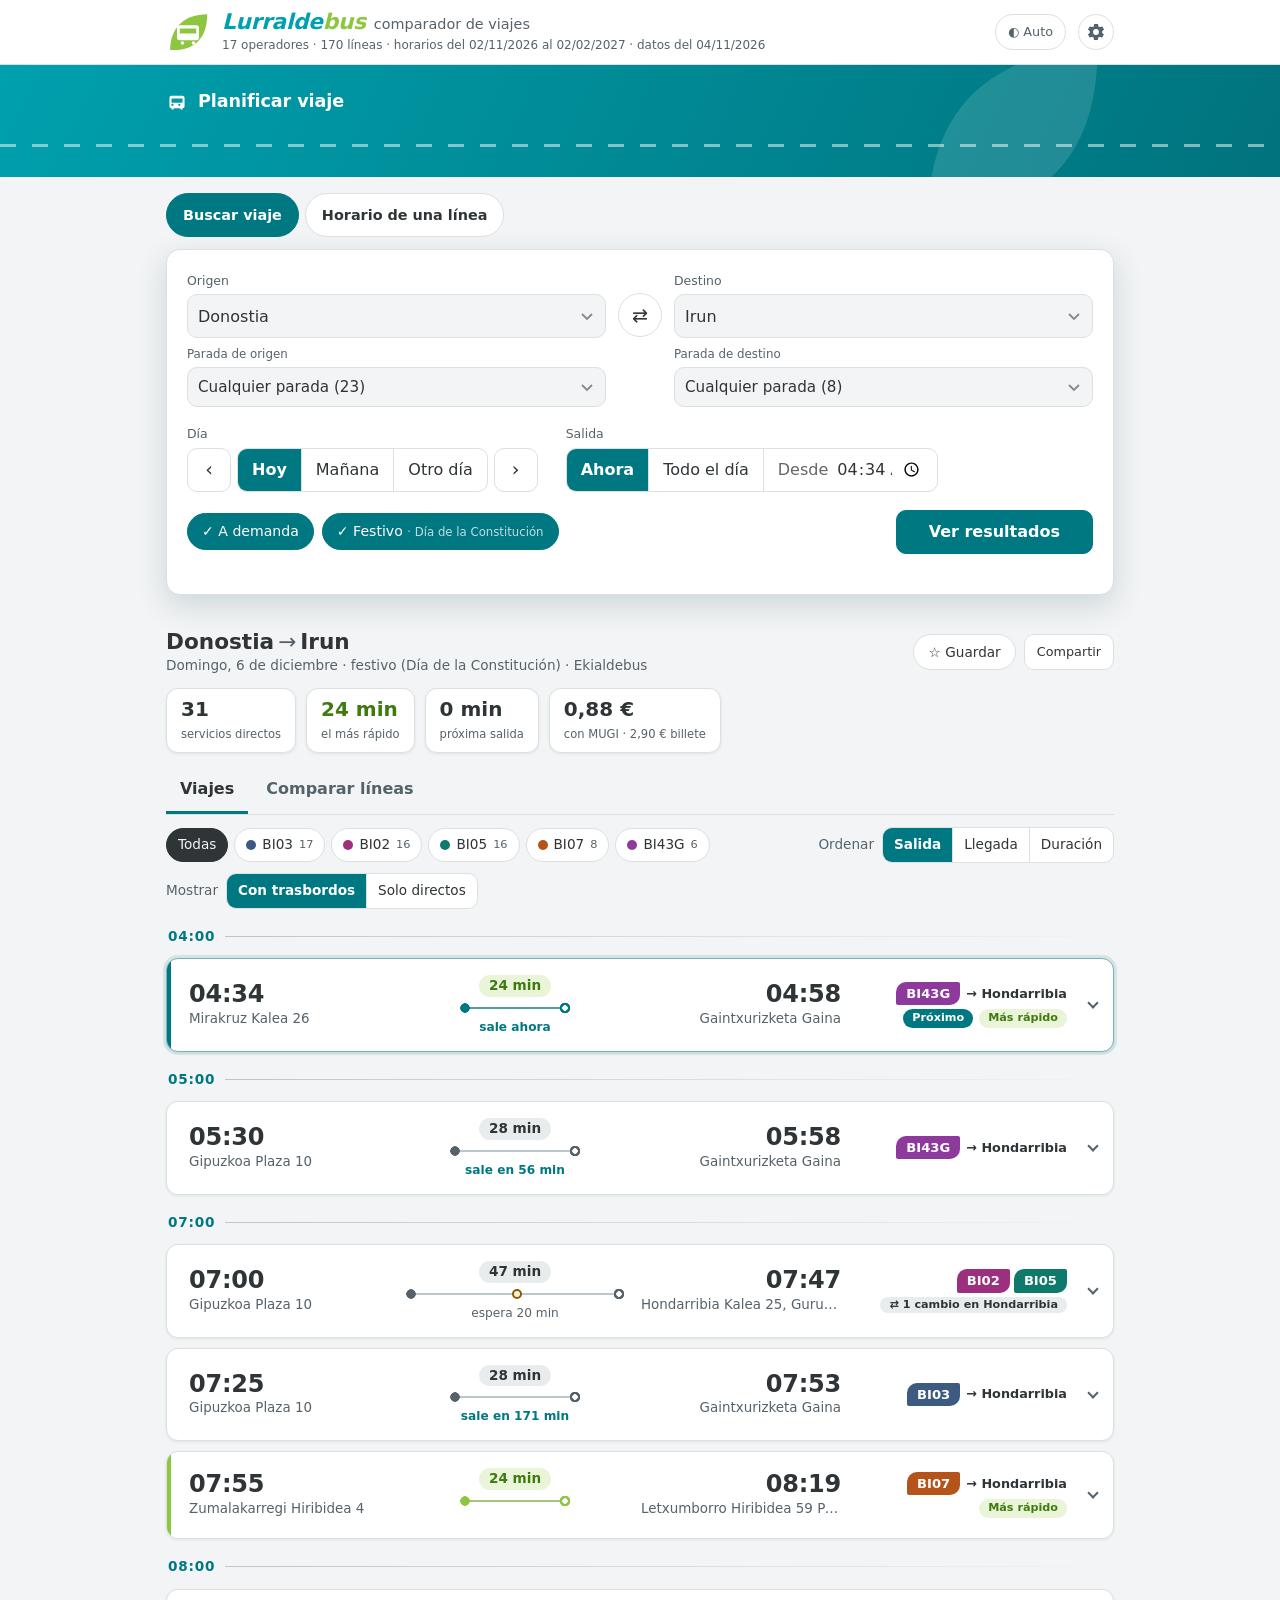
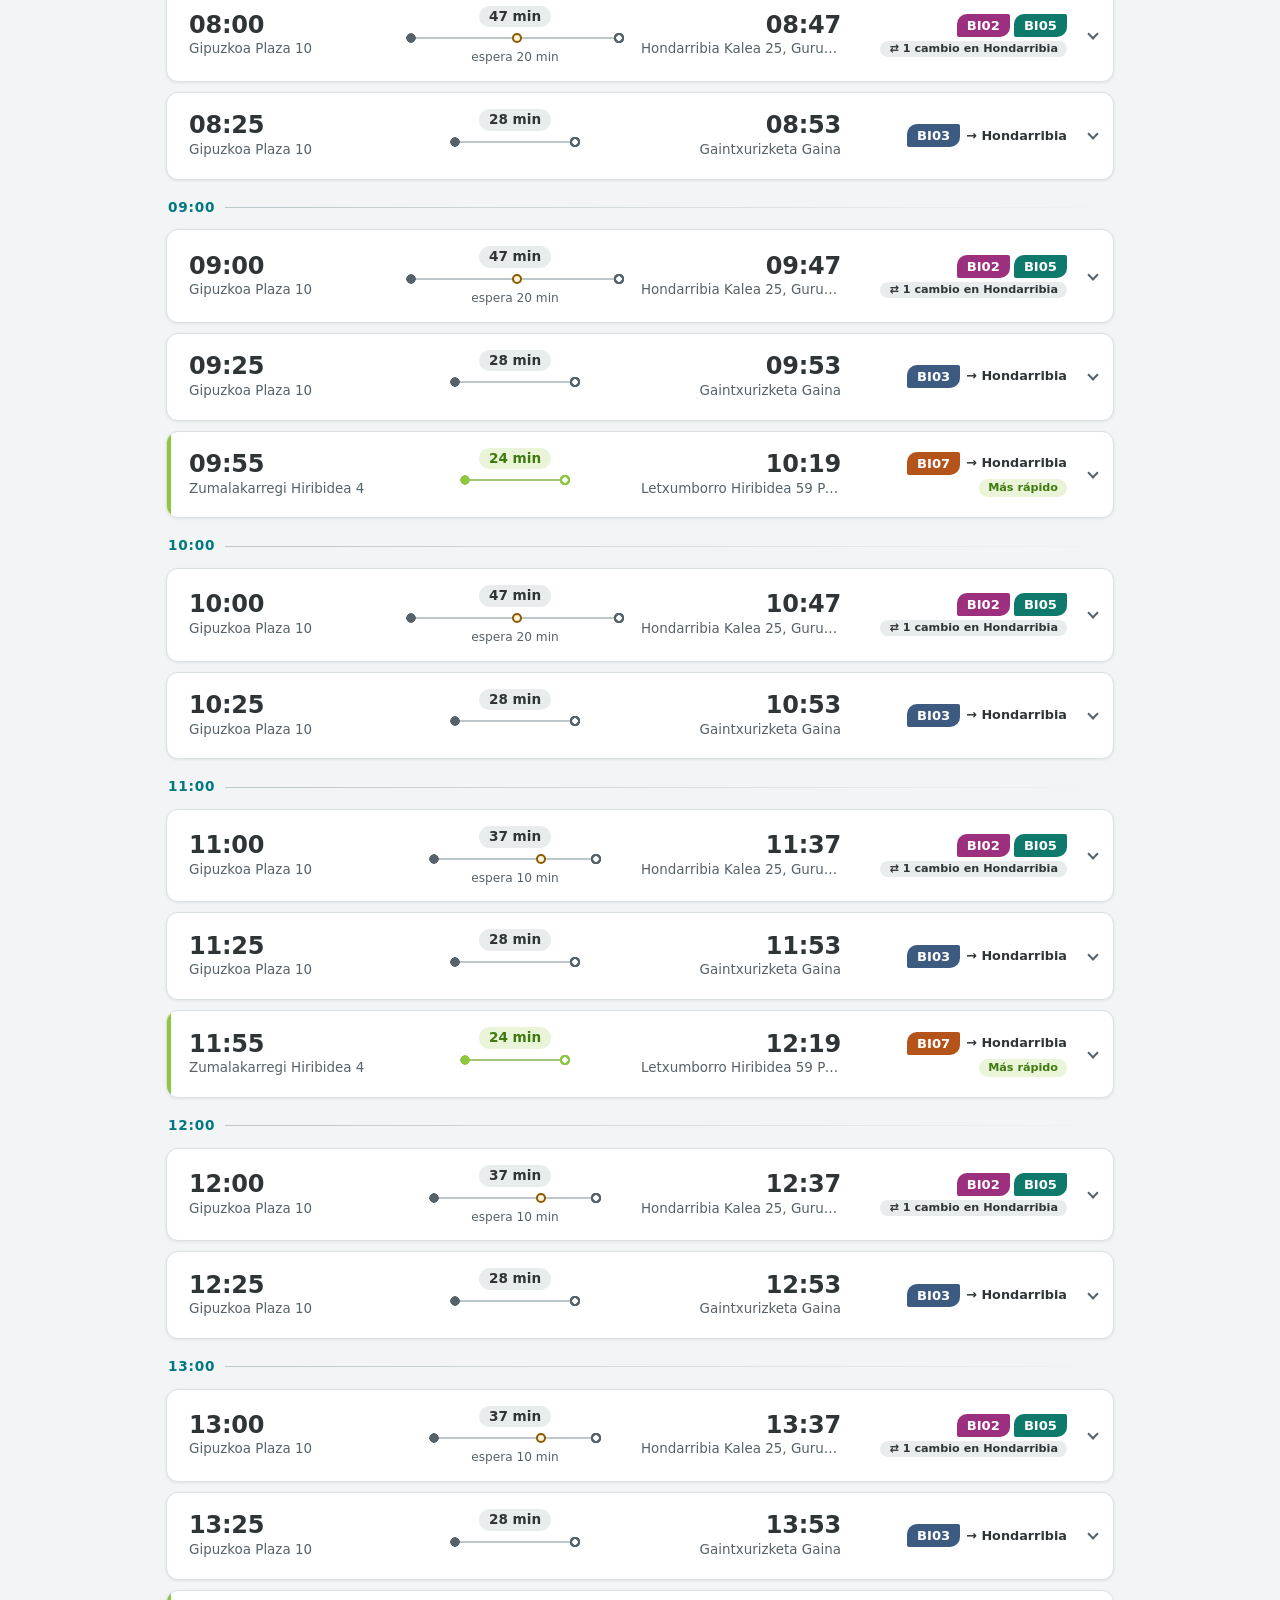
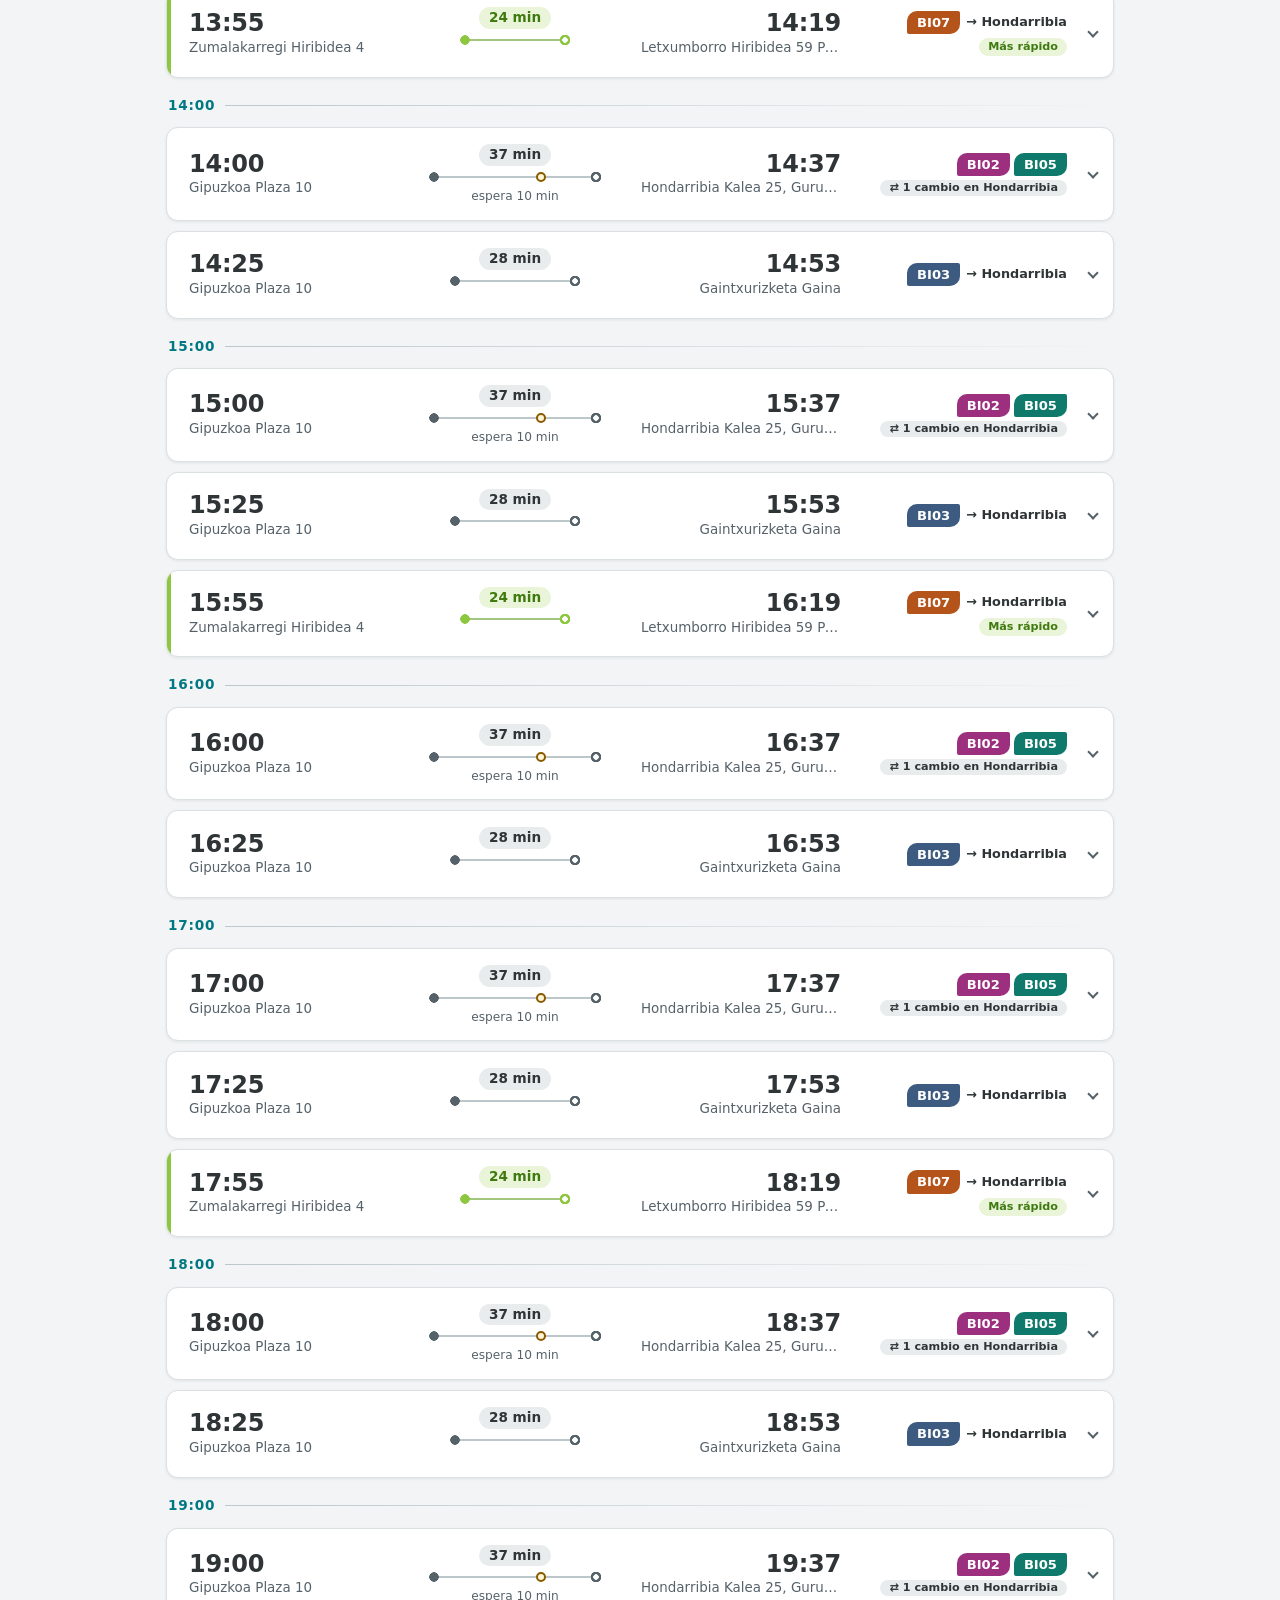
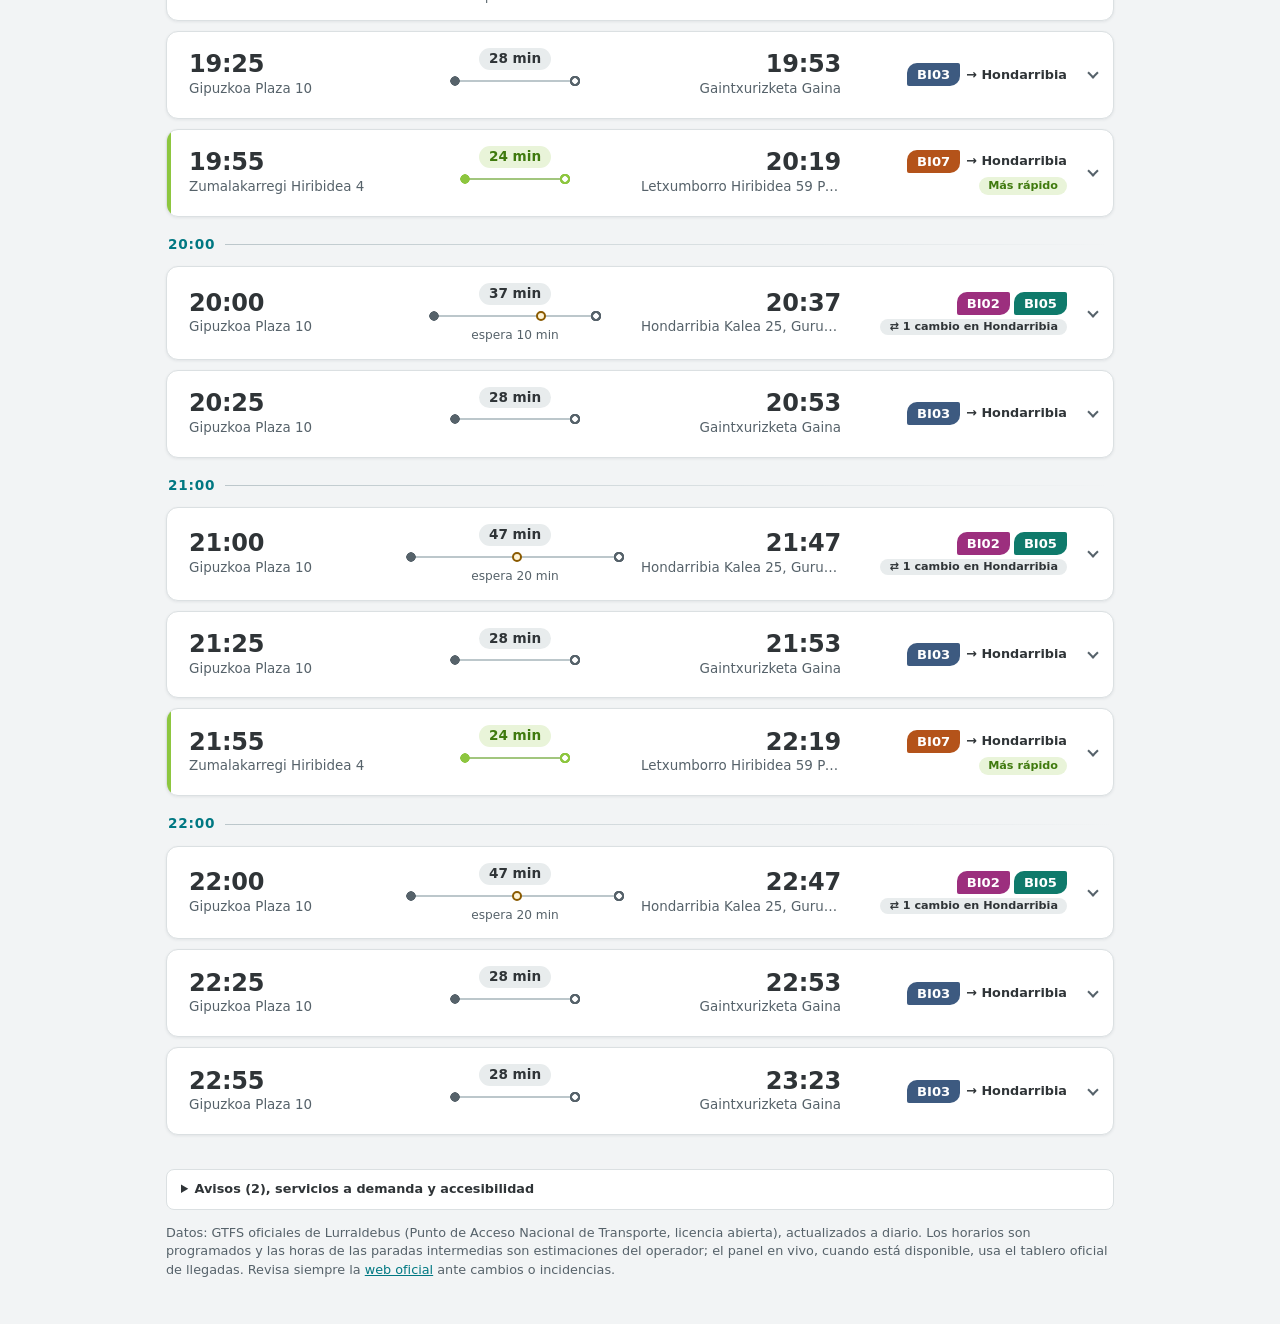
==== commit 31c98d2b: "Mover el filtro de trasbordos encima de los resultados El chip «Trasbordos» sale del formulario y el" ====
--- a/web/index.html
+++ b/web/index.html
@@ -123,7 +123,6 @@
 
       <div class="formfoot">
         <div class="opts" role="group" aria-label="Filtros">
-          <label class="toggle t-only" title="Mostrar también combinaciones con un cambio de autobús, mezcladas con los directos"><input type="checkbox" id="transfers" checked><span>Trasbordos</span></label>
           <label class="toggle t-only" title="Líneas cuyo código acaba en E: hay que pedirlas por teléfono con antelación"><input type="checkbox" id="demand" checked><span>A demanda</span></label>
           <label class="toggle" title="Aplica el horario de domingo"><input type="checkbox" id="holiday"><span>Festivo <small id="holname"></small></span></label>
         </div>
--- a/web/style.css
+++ b/web/style.css
@@ -113,7 +113,7 @@
 .psum:hover { background: color-mix(in srgb, var(--chip) 40%, transparent); }
 .psum-text { flex: 1; min-width: 0; display: flex; flex-direction: column; }
 .psum-text b { font-size: 1.05rem; white-space: nowrap; overflow: hidden; text-overflow: ellipsis; }
-.psum-text small { color: var(--muted); font-size: .85rem; white-space: nowrap; overflow: hidden; text-overflow: ellipsis; }
+.psum-text small { color: var(--muted); font-size: .85rem; line-height: 1.3; overflow: hidden; display: -webkit-box; -webkit-line-clamp: 2; -webkit-box-orient: vertical; }
 .psum-edit { color: var(--accent); font-weight: 700; font-size: .9rem; }
 .bar-swap { flex: none; margin-right: 10px; border-radius: 999px; color: var(--muted); }
 .bar-swap:hover { color: var(--accent); }
